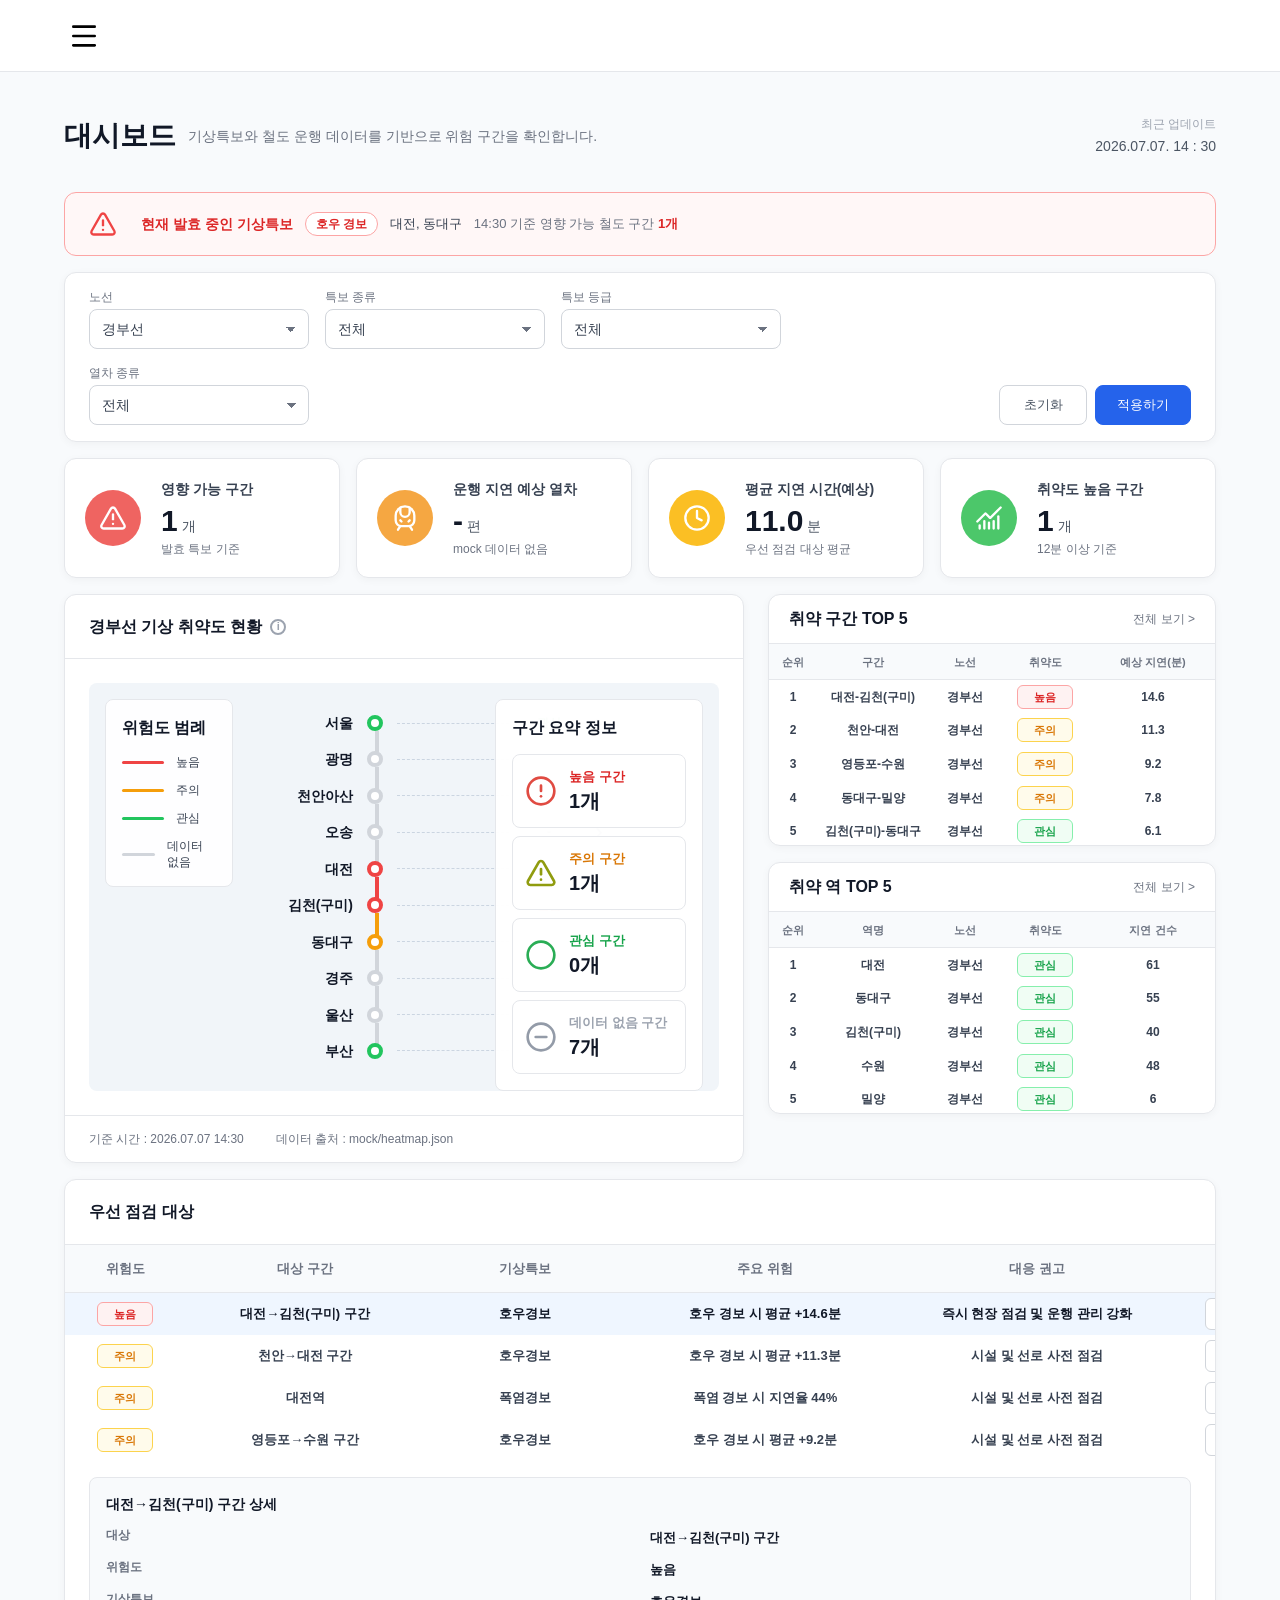
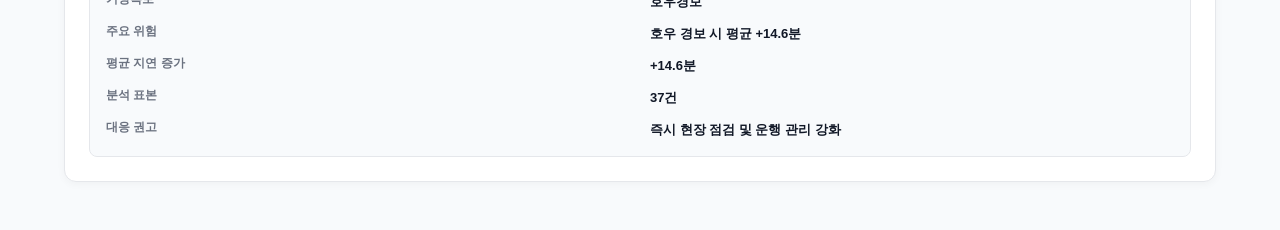
==== frontend/dashboard.html @ 145d794a "chore: 구간 상세 과거 사례 탭 제거" ====
<!DOCTYPE html>
<html lang="ko">
<head>
  <meta charset="UTF-8">
  <meta name="viewport" content="width=device-width, initial-scale=1.0">
  <title>대시보드 | 기상-철도 리스크 의사결정 지원 시스템</title>
  <link rel="stylesheet" href="./style.css">
</head>
<body>
  <header class="site-header">
    <div class="site-header__inner">
      <button class="brand" type="button" aria-label="사이드바 열기" aria-controls="main-sidebar" aria-expanded="false" data-sidebar-toggle>
        <img class="brand__logo" src="./assets/icons/menu.svg" alt="" aria-hidden="true">
      </button>
    </div>
  </header>

  <nav class="sidebar" id="main-sidebar" aria-label="메인 대시보드 내비게이션" data-sidebar hidden>
    <div class="sidebar__panel">
      <a class="sidebar__logo-area" href="./dashboard.html" aria-label="기상-철도 리스크 의사결정 지원 시스템 홈">
        <span class="sidebar__logo-icon" aria-hidden="true"></span>
        <span class="sidebar__logo-text">
          <strong class="sidebar__logo-title">기상-철도 리스크</strong>
          <span class="sidebar__logo-subtitle">의사결정 지원 시스템</span>
        </span>
      </a>

      <ul class="sidebar__navigation-list" aria-label="주요 메뉴">
        <li class="sidebar__navigation-item">
          <a class="sidebar__navigation-link sidebar__navigation-link--active" href="./dashboard.html" aria-current="page">
            <span class="sidebar__navigation-icon sidebar__navigation-icon--home" aria-hidden="true"></span>
            <span>대시보드</span>
          </a>
        </li>
        <li class="sidebar__navigation-item">
          <a class="sidebar__navigation-link" href="./station-detail.html">
            <span class="sidebar__navigation-icon sidebar__navigation-icon--station" aria-hidden="true"></span>
            <span>역 상세</span>
          </a>
        </li>
        <li class="sidebar__navigation-item">
          <a class="sidebar__navigation-link" href="./route-detail.html?segment_id=daejeon-gimcheon_gumi">
            <span class="sidebar__navigation-icon sidebar__navigation-icon--route" aria-hidden="true"></span>
            <span>구간 상세</span>
          </a>
        </li>
      </ul>

      <div class="sidebar__bottom">
        <button class="sidebar__collapse-button" type="button" aria-label="사이드바 닫기" data-sidebar-close>
          <span class="sidebar__collapse-icon" aria-hidden="true"></span>
        </button>
      </div>
    </div>
  </nav>

  <main class="dashboard-main">
    <section class="page-title" aria-labelledby="dashboard-title">
      <div class="page-title__text">
        <h1 class="page-title__heading" id="dashboard-title">대시보드</h1>
        <p class="page-title__description">기상특보와 철도 운행 데이터를 기반으로 위험 구간을 확인합니다.</p>
      </div>

      <div class="page-title__updated" aria-label="최근 업데이트 정보">
        <span class="page-title__updated-label">최근 업데이트</span>
        <time class="page-title__updated-time" datetime="2026-07-08T14:30:00+09:00" data-dashboard-updated-time>2026.07.08. 14 : 30</time>
      </div>
    </section>

    <section class="alert-banner" aria-labelledby="active-alert-title" data-dashboard-alert-banner>
      <div class="alert-banner__icon" aria-hidden="true"><img class="alert-banner__icon-image" src="./assets/icons/triangle-alert.svg" alt=""></div>

      <div class="alert-banner__content">
        <h2 class="alert-banner__title" id="active-alert-title">현재 발효 중인 기상특보</h2>
        <span class="alert-banner__badge" data-dashboard-alert-badge>호우 경보</span>
        <p class="alert-banner__text" data-dashboard-alert-text>
          대전광역시 외 3개 지역
          <span class="alert-banner__muted" data-dashboard-alert-standard-time>14:00 기준 영향 가능 철도 구간</span>
          <strong class="alert-banner__count" data-dashboard-alert-count>7개</strong>
        </p>
      </div>
    </section>

    <section class="filter-panel" aria-labelledby="filter-title">
      <h2 class="sr-only" id="filter-title">대시보드 필터</h2>

      <form class="filter-form" action="#" method="get" data-dashboard-filter-form>
        <div class="filter-form__fields">
          <div class="filter-group">
            <label class="filter-group__label" for="line-select">노선</label>
            <select class="filter-group__select" id="line-select" name="line" data-dashboard-line-select>
              <option value="경부선" selected>경부선</option>
            </select>
          </div>

          <div class="filter-group">
            <label class="filter-group__label" for="alert-type-select">특보 종류</label>
            <select class="filter-group__select" id="alert-type-select" name="alertType" data-dashboard-alert-type-select>
              <option value="" selected>전체</option>
              <option value="호우">호우</option>
              <option value="폭염">폭염</option>
            </select>
          </div>

          <div class="filter-group">
            <label class="filter-group__label" for="alert-level-select">특보 등급</label>
            <select class="filter-group__select" id="alert-level-select" name="alertLevel" data-dashboard-alert-level-select>
              <option value="전체" selected>전체</option>
              <option value="주의보">주의보</option>
              <option value="경보">경보</option>
            </select>
          </div>

          <div class="filter-group">
            <label class="filter-group__label" for="train-type-select">열차 종류</label>
            <select class="filter-group__select" id="train-type-select" name="trainType" data-dashboard-train-type-select>
              <option value="전체" selected>전체</option>
              <option value="KTX">KTX</option>
              <option value="무궁화">무궁화</option>
              <option value="새마을">새마을</option>
            </select>
          </div>
        </div>

        <div class="filter-form__actions">
          <button class="button button--secondary" type="reset">초기화</button>
          <button class="button button--primary" type="submit">적용하기</button>
        </div>
      </form>
    </section>

    <section class="summary-cards" aria-labelledby="summary-cards-title">
      <h2 class="sr-only" id="summary-cards-title">주요 위험 요약</h2>

      <article class="summary-card" aria-label="영향 가능 구간 7개, 전일 대비 2개 증가" data-dashboard-summary-card="affected-segments">
        <div class="summary-card__icon summary-card__icon--segment" aria-hidden="true"><img class="summary-card__icon-image" src="./assets/icons/triangle-alert.svg" alt=""></div>
        <div class="summary-card__content">
          <h3 class="summary-card__title">영향 가능 구간</h3>
          <p class="summary-card__value"><strong data-dashboard-summary-value>7</strong><span data-dashboard-summary-unit>개</span></p>
          <p class="summary-card__comparison" data-dashboard-summary-comparison>전일 대비 <strong>+2 ↑</strong></p>
        </div>
      </article>

      <article class="summary-card" aria-label="운행 지연 예상 열차 23편, 전일 대비 6편 증가" data-dashboard-summary-card="delayed-trains">
        <div class="summary-card__icon summary-card__icon--train" aria-hidden="true"><img class="summary-card__icon-image" src="./assets/icons/train-front.svg" alt=""></div>
        <div class="summary-card__content">
          <h3 class="summary-card__title">운행 지연 예상 열차</h3>
          <p class="summary-card__value"><strong data-dashboard-summary-value>23</strong><span data-dashboard-summary-unit>편</span></p>
          <p class="summary-card__comparison" data-dashboard-summary-comparison>전일 대비 <strong>+6 ↑</strong></p>
        </div>
      </article>

      <article class="summary-card" aria-label="평균 지연 시간 예상 18.4분, 전일 대비 7.2분 증가" data-dashboard-summary-card="average-delay">
        <div class="summary-card__icon summary-card__icon--delay" aria-hidden="true"><img class="summary-card__icon-image" src="./assets/icons/clock-4.svg" alt=""></div>
        <div class="summary-card__content">
          <h3 class="summary-card__title">평균 지연 시간(예상)</h3>
          <p class="summary-card__value"><strong data-dashboard-summary-value>18.4</strong><span data-dashboard-summary-unit>분</span></p>
          <p class="summary-card__comparison" data-dashboard-summary-comparison>전일 대비 <strong>+7.2분 ↑</strong></p>
        </div>
      </article>

      <article class="summary-card" aria-label="취약도 높음 구간 5개, 전일 대비 1개 증가" data-dashboard-summary-card="high-risk-segments">
        <div class="summary-card__icon summary-card__icon--risk" aria-hidden="true"><img class="summary-card__icon-image" src="./assets/icons/chart-no-axes-combined.svg" alt=""></div>
        <div class="summary-card__content">
          <h3 class="summary-card__title">취약도 높음 구간</h3>
          <p class="summary-card__value"><strong data-dashboard-summary-value>5</strong><span data-dashboard-summary-unit>개</span></p>
          <p class="summary-card__comparison" data-dashboard-summary-comparison>전일 대비 <strong>+1 ↑</strong></p>
        </div>
      </article>
    </section>

    <section class="ranking-section" aria-labelledby="ranking-section-title">
      <h2 class="sr-only" id="ranking-section-title">취약 구간 및 취약 역 순위</h2>


      <article class="map-card" aria-labelledby="map-card-title">
        <header class="map-card__header">
          <div class="map-card__title-group">
            <h3 class="map-card__title" id="map-card-title" data-dashboard-heatmap-title>경부선 기상 취약도 현황</h3>
            <span class="map-card__info" aria-label="취약도 지도 안내">i</span>
          </div>
        </header>

        <div class="map-card__body">
          <aside class="map-legend" aria-label="위험도 범례">
            <h4 class="map-legend__title">위험도 범례</h4>
            <ul class="map-legend__list">
              <li><span class="map-legend__line map-legend__line--high"></span>높음</li>
              <li><span class="map-legend__line map-legend__line--warning"></span>주의</li>
              <li><span class="map-legend__line map-legend__line--interest"></span>관심</li>
              <li><span class="map-legend__line map-legend__line--none"></span>데이터 없음</li>
            </ul>
          </aside>

          <div class="route-map" aria-label="경부선 역별 취약도" data-dashboard-route-map>
            <ol class="route-map__list" data-dashboard-route-list>
              <li class="route-map__item route-map__item--interest"><span class="route-map__station">서울</span><span class="route-map__marker"></span><span class="route-map__dash"></span><span class="route-map__status">관심</span><span class="route-map__chevron">›</span></li>
              <li class="route-map__item route-map__item--interest"><span class="route-map__station">광명</span><span class="route-map__marker"></span><span class="route-map__dash"></span><span class="route-map__status">관심</span><span class="route-map__chevron">›</span></li>
              <li class="route-map__item route-map__item--warning"><span class="route-map__station">천안아산</span><span class="route-map__marker"></span><span class="route-map__dash"></span><span class="route-map__status">주의</span><span class="route-map__chevron">›</span></li>
              <li class="route-map__item route-map__item--warning"><span class="route-map__station">오송</span><span class="route-map__marker"></span><span class="route-map__dash"></span><span class="route-map__status">주의</span><span class="route-map__chevron">›</span></li>
              <li class="route-map__item route-map__item--high"><span class="route-map__station">대전</span><span class="route-map__marker"></span><span class="route-map__dash"></span><span class="route-map__status">높음</span><span class="route-map__chevron">›</span></li>
              <li class="route-map__item route-map__item--high"><span class="route-map__station">김천(구미)</span><span class="route-map__marker"></span><span class="route-map__dash"></span><span class="route-map__status">높음</span><span class="route-map__chevron">›</span></li>
              <li class="route-map__item route-map__item--warning"><span class="route-map__station">동대구</span><span class="route-map__marker"></span><span class="route-map__dash"></span><span class="route-map__status">주의</span><span class="route-map__chevron">›</span></li>
              <li class="route-map__item route-map__item--interest"><span class="route-map__station">경주</span><span class="route-map__marker"></span><span class="route-map__dash"></span><span class="route-map__status">관심</span><span class="route-map__chevron">›</span></li>
              <li class="route-map__item route-map__item--interest"><span class="route-map__station">울산</span><span class="route-map__marker"></span><span class="route-map__dash"></span><span class="route-map__status">관심</span><span class="route-map__chevron">›</span></li>
              <li class="route-map__item route-map__item--none"><span class="route-map__station">부산</span><span class="route-map__marker"></span><span class="route-map__dash"></span><span class="route-map__status">-</span><span class="route-map__chevron">›</span></li>
            </ol>
          </div>

          <aside class="map-summary" aria-label="구간 요약 정보">
            <h4 class="map-summary__title">구간 요약 정보</h4>
            <ul class="map-summary__list">
              <li class="map-summary__item map-summary__item--high"><img class="map-summary__icon" src="./assets/icons/circle-alert.svg" alt="" aria-hidden="true"><span>높음 구간 <strong data-dashboard-heatmap-summary="high">2개</strong></span></li>
              <li class="map-summary__item map-summary__item--warning"><img class="map-summary__icon" src="./assets/icons/triangle-alert.svg" alt="" aria-hidden="true"><span>주의 구간 <strong data-dashboard-heatmap-summary="warning">4개</strong></span></li>
              <li class="map-summary__item map-summary__item--interest"><img class="map-summary__icon" src="./assets/icons/circle.svg" alt="" aria-hidden="true"><span>관심 구간 <strong data-dashboard-heatmap-summary="interest">4개</strong></span></li>
              <li class="map-summary__item map-summary__item--none"><img class="map-summary__icon" src="./assets/icons/circle-minus.svg" alt="" aria-hidden="true"><span>데이터 없음 구간 <strong data-dashboard-heatmap-summary="none">0개</strong></span></li>
            </ul>
          </aside>
        </div>

        <footer class="map-card__footer">
          <span data-dashboard-heatmap-reference-time>기준 시간 : 2026.07.07 14:30</span>
          <span data-dashboard-heatmap-source>데이터 업데이트 : 5분 전</span>
        </footer>
      </article>
      <div class="ranking-area">
        <article class="ranking-card" aria-labelledby="segment-ranking-title">
          <header class="ranking-card__header">
            <h3 class="ranking-card__title" id="segment-ranking-title">취약 구간 TOP 5</h3>
            <a class="ranking-card__more" href="./route-detail.html?segment_id=daejeon-gimcheon_gumi" aria-label="취약 구간 전체 보기">전체 보기 &gt;</a>
          </header>

          <div class="ranking-card__table-wrap">
            <table class="ranking-table">
              <caption class="sr-only">취약 구간 상위 5개 목록</caption>
              <thead>
                <tr>
                  <th scope="col">순위</th>
                  <th scope="col">구간</th>
                  <th scope="col">노선</th>
                  <th scope="col">취약도</th>
                  <th scope="col">예상 지연(분)</th>
                </tr>
              </thead>
              <tbody data-dashboard-segment-ranking-body>
                <tr>
                  <td>1</td>
                  <td class="ranking-table__target">대전-김천(구미)</td>
                  <td>경부선</td>
                  <td><span class="risk-badge risk-badge--high">높음</span></td>
                  <td class="ranking-table__number">28.7</td>
                </tr>
                <tr>
                  <td>2</td>
                  <td class="ranking-table__target">대전-김천(구미)</td>
                  <td>경부선</td>
                  <td><span class="risk-badge risk-badge--warning">주의</span></td>
                  <td class="ranking-table__number">28.7</td>
                </tr>
                <tr>
                  <td>3</td>
                  <td class="ranking-table__target">대전-김천(구미)</td>
                  <td>경부선</td>
                  <td><span class="risk-badge risk-badge--interest">관심</span></td>
                  <td class="ranking-table__number">28.7</td>
                </tr>
                <tr>
                  <td>4</td>
                  <td class="ranking-table__target">대전-김천(구미)</td>
                  <td>경부선</td>
                  <td><span class="risk-badge risk-badge--high">높음</span></td>
                  <td class="ranking-table__number">28.7</td>
                </tr>
                <tr>
                  <td>5</td>
                  <td class="ranking-table__target">대전-김천(구미)</td>
                  <td>경부선</td>
                  <td><span class="risk-badge risk-badge--high">높음</span></td>
                  <td class="ranking-table__number">28.7</td>
                </tr>
              </tbody>
            </table>
          </div>
        </article>

        <article class="ranking-card" aria-labelledby="station-ranking-title">
          <header class="ranking-card__header">
            <h3 class="ranking-card__title" id="station-ranking-title">취약 역 TOP 5</h3>
            <a class="ranking-card__more" href="./station-detail.html" aria-label="취약 역 전체 보기">전체 보기 &gt;</a>
          </header>

          <div class="ranking-card__table-wrap">
            <table class="ranking-table ranking-table--station">
              <caption class="sr-only">취약 역 상위 5개 목록</caption>
              <thead>
                <tr>
                  <th scope="col">순위</th>
                  <th scope="col">역명</th>
                  <th scope="col">노선</th>
                  <th scope="col">취약도</th>
                  <th scope="col">지연 건수</th>
                </tr>
              </thead>
              <tbody data-dashboard-station-ranking-body>
                <tr>
                  <td>1</td>
                  <td class="ranking-table__target">대전</td>
                  <td>경부선</td>
                  <td><span class="risk-badge risk-badge--high">높음</span></td>
                  <td class="ranking-table__number">12</td>
                </tr>
                <tr>
                  <td>2</td>
                  <td class="ranking-table__target">김천(구미)</td>
                  <td>경부선</td>
                  <td><span class="risk-badge risk-badge--warning">주의</span></td>
                  <td class="ranking-table__number">34</td>
                </tr>
                <tr>
                  <td>3</td>
                  <td class="ranking-table__target">동대구</td>
                  <td>경부선</td>
                  <td><span class="risk-badge risk-badge--interest">관심</span></td>
                  <td class="ranking-table__number">48</td>
                </tr>
                <tr>
                  <td>4</td>
                  <td class="ranking-table__target">서울</td>
                  <td>경부선</td>
                  <td><span class="risk-badge risk-badge--high">높음</span></td>
                  <td class="ranking-table__number">86</td>
                </tr>
                <tr>
                  <td>5</td>
                  <td class="ranking-table__target">부산</td>
                  <td>경부선</td>
                  <td><span class="risk-badge risk-badge--high">높음</span></td>
                  <td class="ranking-table__number">62</td>
                </tr>
              </tbody>
            </table>
          </div>
        </article>
      </div>
    </section>

    <section class="inspection-card" aria-labelledby="inspection-title">
      <header class="inspection-card__header">
        <h2 class="inspection-card__title" id="inspection-title">우선 점검 대상</h2>
      </header>

      <div class="inspection-card__table-wrap">
        <table class="inspection-table">
          <caption class="sr-only">기상특보에 따른 우선 점검 대상 목록</caption>
          <thead>
            <tr>
              <th scope="col">위험도</th>
              <th scope="col">대상 구간</th>
              <th scope="col">기상특보</th>
              <th scope="col">주요 위험</th>
              <th scope="col">대응 권고</th>
              <th scope="col">상세</th>
            </tr>
          </thead>
          <tbody data-dashboard-inspection-body>
            <tr>
              <td><span class="risk-badge risk-badge--interest">관심</span></td>
              <td class="inspection-table__target">대전→김천(구미)</td>
              <td>호우경보</td>
              <td>평균 지연 +18.4분</td>
              <td>시설 및 선로 사전 점검</td>
              <td><button class="inspection-table__button" type="button">상세보기</button></td>
            </tr>
            <tr>
              <td><span class="risk-badge risk-badge--high">높음</span></td>
              <td class="inspection-table__target">대전→김천(구미)</td>
              <td>호우경보</td>
              <td>평균 지연 +18.4분</td>
              <td>시설 및 선로 사전 점검</td>
              <td><button class="inspection-table__button" type="button">상세보기</button></td>
            </tr>
            <tr>
              <td><span class="risk-badge risk-badge--warning">주의</span></td>
              <td class="inspection-table__target">대전→김천(구미)</td>
              <td>호우경보</td>
              <td>평균 지연 +18.4분</td>
              <td>시설 및 선로 사전 점검</td>
              <td><button class="inspection-table__button" type="button">상세보기</button></td>
            </tr>
            <tr>
              <td><span class="risk-badge risk-badge--high">높음</span></td>
              <td class="inspection-table__target">대전→김천(구미)</td>
              <td>호우경보</td>
              <td>평균 지연 +18.4분</td>
              <td>시설 및 선로 사전 점검</td>
              <td><button class="inspection-table__button" type="button">상세보기</button></td>
            </tr>
            <tr>
              <td><span class="risk-badge risk-badge--high">높음</span></td>
              <td class="inspection-table__target">대전→김천(구미)</td>
              <td>호우경보</td>
              <td>평균 지연 +18.4분</td>
              <td>시설 및 선로 사전 점검</td>
              <td><button class="inspection-table__button" type="button">상세보기</button></td>
            </tr>
          </tbody>
        </table>
      </div>

      <aside class="inspection-detail-panel" aria-live="polite" data-dashboard-inspection-detail>
        <h3 class="inspection-detail-panel__title">점검 상세</h3>
        <p class="inspection-detail-panel__description">상세보기를 선택하면 점검 대상의 위험 사유와 권고 조치가 표시됩니다.</p>
      </aside>
    </section>
  </main>
  <script src="./dashboard.js" defer></script>
  <script src="./sidebar.js" defer></script>
</body>
</html>
---- frontend/style.css ----
:root {
  --color-page: #F8FAFC;
  --color-surface: #FFFFFF;
  --color-main-text: #111827;
  --color-secondary-text: #374151;
  --color-description-text: #6B7280;
  --color-caption: #9CA3AF;
  --color-border: #E5E7EB;
  --color-input-border: #D1D5DB;
  --color-primary-blue: #2563EB;
  --color-danger-red: #EF4444;
  --color-danger-dark: #DC2626;
  --color-alert-bg: #FFF7F7;
  --color-alert-icon-bg: #FEE2E2;
  --color-alert-border: #FCA5A5;
  --shadow-card: 0 2px 8px rgba(0, 0, 0, 0.04);
  --font-main: Pretendard, -apple-system, BlinkMacSystemFont, "Segoe UI", sans-serif;
  --content-width: 1312px;
  --page-margin: 64px;
  --radius-card: 12px;
  --radius-control: 8px;
  --section-gap: 24px;
  --sidebar-width: 200px;
  --sidebar-menu-width: 176px;
  --sidebar-background: #001B3F;
  --sidebar-active: #2563EB;
  --sidebar-text: #E5E7EB;
  --sidebar-muted-text: #CBD5E1;
  --sidebar-divider: rgba(255, 255, 255, 0.12);
  --sidebar-hover: rgba(255, 255, 255, 0.08);
}

* {
  box-sizing: border-box;
}

html {
  min-width: 320px;
}

body {
  margin: 0;
  background: var(--color-page);
  color: var(--color-main-text);
  font-family: var(--font-main);
  -webkit-font-smoothing: antialiased;
  text-rendering: optimizeLegibility;
}

button,
select {
  font: inherit;
}

.sr-only {
  position: absolute;
  width: 1px;
  height: 1px;
  padding: 0;
  margin: -1px;
  overflow: hidden;
  clip: rect(0, 0, 0, 0);
  white-space: nowrap;
  border: 0;
}

.site-header {
  height: 72px;
  background: var(--color-surface);
  border-bottom: 1px solid var(--color-border);
}

.site-header__inner {
  display: flex;
  align-items: center;
  width: min(var(--content-width), calc(100% - (var(--page-margin) * 2)));
  height: 72px;
  margin: 0 auto;
}

.brand {
  display: inline-flex;
  align-items: center;
  justify-content: center;
  width: 40px;
  height: 40px;
  padding: 0;
  background: transparent;
  border: 0;
  border-radius: var(--radius-control);
  cursor: pointer;
}

.brand__logo {
  flex: 0 0 auto;
  width: 32px;
  height: 32px;
  display: block;
}

.brand:focus-visible {
  outline: 3px solid rgba(37, 99, 235, 0.24);
  outline-offset: 2px;
}

.sidebar {
  position: fixed;
  top: 0;
  left: 0;
  z-index: 1000;
  width: var(--sidebar-width);
  height: 100vh;
  pointer-events: none;
}

.sidebar__panel {
  display: flex;
  flex-direction: column;
  width: var(--sidebar-width);
  height: 100vh;
  padding: 24px 12px 16px;
  background: var(--sidebar-background);
  border-radius: 0 8px 8px 0;
  box-shadow: 16px 0 40px rgba(0, 0, 0, 0.18);
  transform: translateX(-100%);
  transition: transform 180ms ease;
  pointer-events: auto;
}

.sidebar--open .sidebar__panel {
  transform: translateX(0);
}

.sidebar__logo-area {
  display: flex;
  align-items: center;
  width: var(--sidebar-menu-width);
  height: 48px;
  gap: 10px;
  padding: 0 12px;
  margin: 0 auto 40px;
  border: 1px solid rgba(255, 255, 255, 0.08);
  border-radius: var(--radius-control);
  color: var(--color-surface);
  text-decoration: none;
}

.sidebar__logo-icon {
  display: block;
  flex: 0 0 auto;
  width: 32px;
  height: 32px;
  background: var(--color-surface);
  mask: url("./assets/icons/cloud-sun-rain.svg") center / contain no-repeat;
  -webkit-mask: url("./assets/icons/cloud-sun-rain.svg") center / contain no-repeat;
}

.sidebar__logo-text {
  display: flex;
  flex-direction: column;
  min-width: 0;
}

.sidebar__logo-title {
  color: var(--color-surface);
  font-size: 16px;
  font-weight: 700;
  line-height: 20px;
  white-space: nowrap;
}

.sidebar__logo-subtitle {
  color: var(--sidebar-muted-text);
  font-size: 11px;
  font-weight: 400;
  line-height: 16px;
  white-space: nowrap;
}

.sidebar__navigation-list {
  display: flex;
  flex-direction: column;
  width: var(--sidebar-menu-width);
  gap: 8px;
  padding: 0;
  margin: 0 auto;
  list-style: none;
}

.sidebar__navigation-link {
  display: flex;
  align-items: center;
  width: var(--sidebar-menu-width);
  color: var(--sidebar-text);
  text-decoration: none;
}

.sidebar__navigation-link {
  height: 44px;
  gap: 12px;
  padding: 0 14px;
  border-radius: var(--radius-control);
  font-size: 14px;
  font-weight: 500;
  line-height: 20px;
}

.sidebar__navigation-link:hover,
.sidebar__navigation-link:focus-visible {
  background: var(--sidebar-hover);
}

.sidebar__navigation-link:focus-visible,
.sidebar__collapse-button:focus-visible {
  outline: 3px solid rgba(37, 99, 235, 0.36);
  outline-offset: 2px;
}

.sidebar__navigation-link--active {
  background: var(--sidebar-active);
  color: var(--color-surface);
  font-weight: 600;
}

.sidebar__navigation-icon {
  display: block;
  flex: 0 0 auto;
  width: 18px;
  height: 18px;
  background: var(--sidebar-text);
  mask-position: center;
  mask-repeat: no-repeat;
  mask-size: contain;
  -webkit-mask-position: center;
  -webkit-mask-repeat: no-repeat;
  -webkit-mask-size: contain;
}

.sidebar__navigation-link--active .sidebar__navigation-icon {
  background: var(--color-surface);
}

.sidebar__navigation-icon--home {
  mask-image: url("./assets/icons/house.svg");
  -webkit-mask-image: url("./assets/icons/house.svg");
}

.sidebar__navigation-icon--station {
  mask-image: url("./assets/icons/train-front.svg");
  -webkit-mask-image: url("./assets/icons/train-front.svg");
}

.sidebar__navigation-icon--route {
  mask-image: url("./assets/icons/route.svg");
  -webkit-mask-image: url("./assets/icons/route.svg");
}

.sidebar__bottom {
  width: var(--sidebar-menu-width);
  margin: auto auto 0;
  padding-top: 16px;
  border-top: 1px solid var(--sidebar-divider);
}

.sidebar__collapse-button {
  display: flex;
  align-items: center;
  justify-content: center;
  width: 48px;
  height: 40px;
  padding: 0;
  margin: 16px 0 0 auto;
  background: transparent;
  border: 0;
  border-radius: var(--radius-control);
  cursor: pointer;
}

.sidebar__collapse-button:hover {
  background: var(--sidebar-hover);
}

.sidebar__collapse-icon {
  display: block;
  width: 16px;
  height: 16px;
  background: var(--sidebar-muted-text);
  mask: url("./assets/icons/chevrons-left.svg") center / contain no-repeat;
  -webkit-mask: url("./assets/icons/chevrons-left.svg") center / contain no-repeat;
}

.dashboard-main {
  display: flex;
  flex-direction: column;
  gap: 16px;
  width: min(var(--content-width), calc(100% - (var(--page-margin) * 2)));
  margin: 0 auto;
  padding: 24px 0 48px;
}

.page-title {
  display: flex;
  align-items: center;
  justify-content: space-between;
  min-height: 80px;
  gap: var(--section-gap);
}

.page-title__text {
  display: flex;
  align-items: center;
  flex-wrap: wrap;
  gap: 8px 12px;
}

.page-title__heading {
  margin: 0;
  color: var(--color-main-text);
  font-size: 28px;
  font-weight: 700;
  line-height: 36px;
}

.page-title__description {
  margin: 0;
  color: var(--color-description-text);
  font-size: 14px;
  font-weight: 400;
  line-height: 20px;
}

.page-title__updated {
  display: flex;
  flex: 0 0 auto;
  flex-direction: column;
  align-items: flex-end;
  gap: 4px;
}

.page-title__updated-label {
  color: var(--color-caption);
  font-size: 12px;
  font-weight: 400;
  line-height: 16px;
}

.page-title__updated-time {
  color: #4B5563;
  font-size: 14px;
  font-weight: 500;
  line-height: 20px;
}

.alert-banner {
  display: flex;
  align-items: center;
  min-height: 64px;
  gap: 24px;
  padding: 16px 24px;
  background: var(--color-alert-bg);
  border: 1px solid var(--color-alert-border);
  border-radius: var(--radius-card);
}

.alert-banner__icon {
  display: inline-flex;
  align-items: center;
  justify-content: center;
  flex: 0 0 auto;
  width: 28px;
  height: 28px;
  color: var(--color-danger-red);
}

.alert-banner__icon-image {
  display: block;
  width: 28px;
  height: 28px;
}

.alert-banner__content {
  display: flex;
  align-items: center;
  flex-wrap: wrap;
  gap: 8px 12px;
  min-width: 0;
}

.alert-banner__headline {
  display: flex;
  align-items: center;
  gap: 12px;
  flex-wrap: wrap;
}

.alert-banner__title {
  margin: 0;
  color: var(--color-danger-dark);
  font-size: 14px;
  font-weight: 700;
  line-height: 20px;
}

.alert-banner__badge {
  display: inline-flex;
  align-items: center;
  justify-content: center;
  height: 24px;
  padding: 0 10px;
  background: var(--color-surface);
  border: 1px solid var(--color-alert-border);
  border-radius: 12px;
  color: var(--color-danger-dark);
  font-size: 12px;
  font-weight: 600;
  line-height: 16px;
}

.alert-banner__text {
  margin: 0;
  color: var(--color-secondary-text);
  font-size: 13px;
  font-weight: 500;
  line-height: 20px;
}

.alert-banner__muted {
  margin-left: 8px;
  color: var(--color-description-text);
  font-size: 13px;
  font-weight: 400;
  line-height: 20px;
}

.alert-banner__count {
  color: var(--color-danger-dark);
  font-size: 13px;
  font-weight: 600;
  line-height: 20px;
}

.filter-panel {
  min-height: 88px;
  padding: 16px 24px;
  background: var(--color-surface);
  border: 1px solid var(--color-border);
  border-radius: var(--radius-card);
  box-shadow: var(--shadow-card);
}

.filter-form {
  display: flex;
  align-items: flex-end;
  justify-content: space-between;
  gap: 16px;
}

.filter-form__fields {
  display: flex;
  align-items: flex-end;
  flex-wrap: wrap;
  gap: 16px;
}

.filter-group {
  display: flex;
  flex-direction: column;
  gap: 4px;
  width: 220px;
  min-height: 56px;
}

.filter-group__label {
  color: var(--color-description-text);
  font-size: 12px;
  font-weight: 500;
  line-height: 16px;
}

.filter-group__select {
  width: 220px;
  height: 40px;
  padding: 0 36px 0 12px;
  background-color: var(--color-surface);
  border: 1px solid var(--color-input-border);
  border-radius: var(--radius-control);
  color: var(--color-secondary-text);
  font-size: 14px;
  font-weight: 400;
  line-height: 20px;
  appearance: none;
  background-image:
    linear-gradient(45deg, transparent 50%, #6B7280 50%),
    linear-gradient(135deg, #6B7280 50%, transparent 50%);
  background-position:
    calc(100% - 17px) 17px,
    calc(100% - 12px) 17px;
  background-size: 5px 5px, 5px 5px;
  background-repeat: no-repeat;
}

.filter-group__select:focus-visible,
.button:focus-visible {
  outline: 3px solid rgba(37, 99, 235, 0.24);
  outline-offset: 2px;
}

.filter-form__actions {
  display: flex;
  align-items: center;
  flex: 0 0 auto;
  gap: 8px;
}

.button {
  display: inline-flex;
  align-items: center;
  justify-content: center;
  height: 40px;
  border-radius: var(--radius-control);
  cursor: pointer;
  font-size: 13px;
  font-weight: 500;
  line-height: 20px;
}

.button--secondary {
  width: 88px;
  background: var(--color-surface);
  border: 1px solid var(--color-input-border);
  color: #4B5563;
}

.button--primary {
  width: 96px;
  background: var(--color-primary-blue);
  border: 1px solid var(--color-primary-blue);
  color: var(--color-surface);
}


.summary-cards {
  display: flex;
  width: 100%;
  min-height: 120px;
  gap: 16px;
}

.summary-card {
  display: flex;
  align-items: center;
  flex: 1 1 0;
  min-width: 0;
  height: 120px;
  gap: 20px;
  padding: 20px;
  background: var(--color-surface);
  border: 1px solid var(--color-border);
  border-radius: var(--radius-card);
  box-shadow: var(--shadow-card);
}

.summary-card__icon {
  display: inline-flex;
  align-items: center;
  justify-content: center;
  flex: 0 0 auto;
  width: 56px;
  height: 56px;
  border-radius: 50%;
}


.summary-card__icon--segment {
  background: #EF6461;
}

.summary-card__icon--train {
  background: #F5A742;
}

.summary-card__icon--delay {
  background: #FBBF24;
}

.summary-card__icon--risk {
  background: #4CC76A;
}
.summary-card__icon-image {
  display: block;
  width: 28px;
  height: 28px;
  filter: brightness(0) invert(1);
}

.summary-card__content {
  display: flex;
  flex-direction: column;
  min-width: 0;
}

.summary-card__title {
  margin: 0;
  color: var(--color-secondary-text);
  font-size: 14px;
  font-weight: 600;
  line-height: 20px;
  white-space: nowrap;
}

.summary-card__value {
  display: flex;
  align-items: baseline;
  gap: 4px;
  margin: 4px 0 2px;
  color: var(--color-main-text);
}

.summary-card__value strong {
  font-size: 30px;
  font-weight: 700;
  line-height: 36px;
}

.summary-card__value span {
  color: #4B5563;
  font-size: 14px;
  font-weight: 500;
  line-height: 20px;
}

.summary-card__comparison {
  margin: 0;
  color: var(--color-description-text);
  font-size: 12px;
  font-weight: 400;
  line-height: 16px;
}

.summary-card__comparison strong {
  margin-left: 4px;
  color: var(--color-danger-red);
  font-weight: 600;
}


.map-card { overflow: hidden; width: 840px; min-height: 520px; background: var(--color-surface); border: 1px solid var(--color-border); border-radius: var(--radius-card); box-shadow: var(--shadow-card); }
.map-card__header { display: flex; align-items: center; justify-content: space-between; height: 64px; padding: 0 24px; border-bottom: 1px solid var(--color-border); }
.map-card__title-group { display: flex; align-items: center; gap: 8px; }
.map-card__title { margin: 0; color: var(--color-main-text); font-size: 16px; font-weight: 700; line-height: 24px; }
.map-card__info { display: inline-flex; align-items: center; justify-content: center; width: 16px; height: 16px; border: 2px solid var(--color-caption); border-radius: 50%; color: var(--color-caption); font-size: 11px; font-weight: 700; line-height: 1; }
.map-card__body { position: relative; display: flex; align-items: stretch; height: 408px; margin: 24px; background: #F1F5F9; border-radius: var(--radius-control); }
.map-legend { position: absolute; left: 16px; top: 16px; width: 128px; min-height: 112px; padding: 16px; background: rgba(255, 255, 255, 0.95); border: 1px solid var(--color-border); border-radius: var(--radius-control); }
.map-legend__title, .map-summary__title { margin: 0 0 14px; color: var(--color-main-text); font-size: 16px; font-weight: 700; line-height: 24px; }
.map-legend__list, .map-summary__list, .route-map__list { padding: 0; margin: 0; list-style: none; }
.map-legend__list { display: flex; flex-direction: column; gap: 12px; }
.map-legend__list li { display: flex; align-items: center; gap: 12px; color: var(--color-secondary-text); font-size: 12px; font-weight: 500; line-height: 16px; }
.map-legend__line { display: inline-block; width: 42px; height: 3px; border-radius: 999px; }
.map-legend__line--high { background: #EF4444; } .map-legend__line--warning { background: #F59E0B; } .map-legend__line--interest { background: #22C55E; } .map-legend__line--none { background: #D1D5DB; }
.route-map { display: flex; justify-content: center; width: 440px; margin: 24px 236px 24px 168px; }
.route-map__list { position: relative; display: flex; flex-direction: column; justify-content: space-between; width: 360px; }
.route-map__item { position: relative; display: flex; align-items: center; min-height: 32px; color: var(--color-main-text); font-size: 14px; font-weight: 700; line-height: 20px; }
.route-map__station { width: 96px; text-align: right; }
.route-map__marker { position: relative; z-index: 1; width: 16px; height: 16px; margin-left: 14px; background: var(--color-surface); border: 4px solid #3B82F6; border-radius: 50%; }
.route-map__segment { position: absolute; z-index: 0; top: calc(50% + 8px); bottom: calc(-50% - 8px); left: 118px; width: 4px; background: #D1D5DB; }
.route-map__item:last-child .route-map__segment { display: none; }
.route-map__segment--high { background: #EF4444; }
.route-map__segment--warning { background: #F59E0B; }
.route-map__segment--interest { background: #22C55E; }
.route-map__segment--none { background: #D1D5DB; }
.route-map__dash { width: 112px; height: 1px; margin-left: 14px; border-top: 1px dashed #CBD5E1; }
.route-map__status { display: inline-flex; align-items: center; justify-content: center; width: 56px; height: 28px; margin-left: 12px; border-radius: 6px; font-size: 12px; font-weight: 700; line-height: 16px; }
.route-map__chevron { display: inline-flex; align-items: center; justify-content: center; width: 28px; height: 28px; margin-left: 8px; color: var(--color-description-text); border-radius: 999px; font-size: 22px; font-weight: 400; line-height: 1; text-decoration: none; }
.route-map__chevron:hover { color: var(--color-primary-blue); background: rgba(37, 99, 235, 0.08); }
.route-map__chevron:focus-visible { outline: 3px solid rgba(37, 99, 235, 0.24); outline-offset: 2px; }
.route-map__item--high .route-map__marker { border-color: #EF4444; } .route-map__item--warning .route-map__marker { border-color: #F59E0B; } .route-map__item--interest .route-map__marker { border-color: #22C55E; } .route-map__item--none .route-map__marker { border-color: #D1D5DB; }
.route-map__item--high .route-map__status { background: #FEF2F2; color: #DC2626; } .route-map__item--warning .route-map__status { background: #FFFBEB; color: #D97706; } .route-map__item--interest .route-map__status { background: #F0FDF4; color: #16A34A; } .route-map__item--none .route-map__status { background: #F8FAFC; color: var(--color-caption); }
.map-summary { position: absolute; top: 16px; right: 16px; width: 208px; padding: 16px; background: rgba(255, 255, 255, 0.98); border: 1px solid var(--color-border); border-radius: var(--radius-control); }
.map-summary__list { display: flex; flex-direction: column; gap: 8px; }
.map-summary__item { display: flex; align-items: center; gap: 12px; min-height: 56px; padding: 12px; background: var(--color-surface); border: 1px solid var(--color-border); border-radius: var(--radius-control); color: var(--color-description-text); font-size: 13px; font-weight: 600; line-height: 20px; }
.map-summary__item strong { display: block; color: var(--color-main-text); font-size: 20px; font-weight: 700; line-height: 28px; }
.map-summary__icon { display: block; flex: 0 0 auto; width: 32px; height: 32px; }
.map-summary__item--high { color: #DC2626; } .map-summary__item--warning { color: #D97706; } .map-summary__item--interest { color: #16A34A; } .map-summary__item--none { color: #9CA3AF; }
.map-summary__item--high .map-summary__icon { filter: invert(37%) sepia(70%) saturate(1519%) hue-rotate(334deg) brightness(91%) contrast(92%); } .map-summary__item--warning .map-summary__icon { filter: invert(61%) sepia(63%) saturate(1533%) hue-rotate(356deg) brightness(91%) contrast(88%); } .map-summary__item--interest .map-summary__icon { filter: invert(53%) sepia(61%) saturate(546%) hue-rotate(87deg) brightness(92%) contrast(86%); } .map-summary__item--none .map-summary__icon { filter: invert(69%) sepia(8%) saturate(445%) hue-rotate(179deg) brightness(88%) contrast(89%); }
.map-card__footer { display: flex; align-items: center; gap: 32px; height: 47px; padding: 0 24px; border-top: 1px solid var(--color-border); color: var(--color-description-text); font-size: 12px; font-weight: 500; line-height: 16px; }
.ranking-section {
  display: flex;
  align-items: flex-start;
  justify-content: space-between;
  gap: 24px;
  width: 100%;
}

.ranking-area {
  display: flex;
  flex-direction: column;
  width: 448px;
  min-height: 520px;
  gap: 16px;
}

.ranking-card {
  overflow: hidden;
  width: 448px;
  height: 252px;
  background: var(--color-surface);
  border: 1px solid var(--color-border);
  border-radius: var(--radius-card);
  box-shadow: var(--shadow-card);
}

.ranking-card__header {
  display: flex;
  align-items: center;
  justify-content: space-between;
  height: 48px;
  padding: 0 20px;
}

.ranking-card__title {
  margin: 0;
  color: var(--color-main-text);
  font-size: 16px;
  font-weight: 700;
  line-height: 24px;
}

.ranking-card__more {
  color: var(--color-description-text);
  font-size: 12px;
  font-weight: 500;
  line-height: 16px;
  text-decoration: none;
}

.ranking-card__more:focus-visible {
  outline: 3px solid rgba(37, 99, 235, 0.24);
  outline-offset: 2px;
}

.ranking-card__table-wrap {
  width: 100%;
  overflow-x: auto;
}

.ranking-table {
  width: 100%;
  min-width: 448px;
  border-collapse: collapse;
  table-layout: fixed;
}

.ranking-table thead {
  height: 36px;
  background: var(--color-page);
  border-top: 1px solid var(--color-border);
  border-bottom: 1px solid var(--color-border);
}

.ranking-table th {
  height: 36px;
  padding: 0;
  color: var(--color-description-text);
  font-size: 11px;
  font-weight: 600;
  line-height: 16px;
  text-align: center;
}

.ranking-table td {
  height: 33.6px;
  padding: 0;
  color: var(--color-secondary-text);
  font-size: 12px;
  font-weight: 600;
  line-height: 16px;
  text-align: center;
  vertical-align: middle;
}

.ranking-table th:nth-child(1),
.ranking-table td:nth-child(1) {
  width: 48px;
}

.ranking-table th:nth-child(2),
.ranking-table td:nth-child(2) {
  width: 112px;
}

.ranking-table th:nth-child(3),
.ranking-table td:nth-child(3) {
  width: 72px;
}

.ranking-table th:nth-child(4),
.ranking-table td:nth-child(4) {
  width: 88px;
}

.ranking-table th:nth-child(5),
.ranking-table td:nth-child(5) {
  width: 128px;
}

.ranking-table__target,
.ranking-table__number {
  color: var(--color-main-text);
  font-weight: 700;
}

.ranking-table__link {
  display: inline-flex;
  align-items: center;
  justify-content: center;
  max-width: 100%;
  color: inherit;
  border-radius: 4px;
  text-decoration: none;
}

.ranking-table__link:hover {
  color: var(--color-primary-blue);
  text-decoration: underline;
  text-underline-offset: 3px;
}

.ranking-table__link:focus-visible {
  outline: 3px solid rgba(37, 99, 235, 0.24);
  outline-offset: 2px;
}

.risk-badge {
  display: inline-flex;
  align-items: center;
  justify-content: center;
  width: 56px;
  height: 24px;
  border-radius: 6px;
  font-size: 11px;
  font-weight: 600;
  line-height: 16px;
}

.risk-badge--high {
  background: #FEF2F2;
  border: 1px solid #FCA5A5;
  color: #DC2626;
}

.risk-badge--warning {
  background: #FFFBEB;
  border: 1px solid #FCD34D;
  color: #D97706;
}

.risk-badge--interest {
  background: #F0FDF4;
  border: 1px solid #86EFAC;
  color: #16A34A;
}

.inspection-card {
  overflow: hidden;
  width: 100%;
  min-height: 420px;
  background: var(--color-surface);
  border: 1px solid var(--color-border);
  border-radius: var(--radius-card);
  box-shadow: var(--shadow-card);
}

.inspection-card__header {
  display: flex;
  align-items: center;
  justify-content: space-between;
  height: 64px;
  padding: 0 24px;
}

.inspection-card__title {
  margin: 0;
  color: var(--color-main-text);
  font-size: 16px;
  font-weight: 700;
  line-height: 24px;
}

.inspection-card__table-wrap {
  width: 100%;
  overflow-x: auto;
}

.inspection-table {
  width: 100%;
  min-width: 1040px;
  border-collapse: collapse;
  table-layout: fixed;
}

.inspection-table thead {
  height: 48px;
  background: var(--color-page);
  border-top: 1px solid var(--color-border);
  border-bottom: 1px solid var(--color-border);
}

.inspection-table th {
  height: 48px;
  padding: 0 24px;
  color: var(--color-description-text);
  font-size: 13px;
  font-weight: 600;
  line-height: 20px;
  text-align: center;
}

.inspection-table td {
  height: 42px;
  padding: 0 24px;
  color: var(--color-secondary-text);
  font-size: 13px;
  font-weight: 600;
  line-height: 20px;
  text-align: center;
  vertical-align: middle;
}

.inspection-table__row--selected {
  background: #EFF6FF;
}

.inspection-table__row--selected td {
  color: var(--color-main-text);
}

.inspection-table th:nth-child(1),
.inspection-table td:nth-child(1) {
  width: 120px;
}

.inspection-table th:nth-child(2),
.inspection-table td:nth-child(2) {
  width: 240px;
}

.inspection-table th:nth-child(3),
.inspection-table td:nth-child(3) {
  width: 200px;
}

.inspection-table th:nth-child(4),
.inspection-table td:nth-child(4) {
  width: 280px;
}

.inspection-table th:nth-child(5),
.inspection-table td:nth-child(5) {
  width: 264px;
}

.inspection-table th:nth-child(6),
.inspection-table td:nth-child(6) {
  width: 160px;
}

.inspection-table__target {
  color: var(--color-main-text);
  font-weight: 700;
}

.inspection-link {
  color: inherit;
  border-radius: 4px;
  text-decoration: none;
}

.inspection-link:hover {
  color: var(--color-primary-blue);
  text-decoration: underline;
  text-underline-offset: 3px;
}

.inspection-link:focus-visible {
  outline: 3px solid rgba(37, 99, 235, 0.24);
  outline-offset: 2px;
}

.inspection-table__button {
  display: inline-flex;
  align-items: center;
  justify-content: center;
  width: 88px;
  height: 32px;
  background: var(--color-surface);
  border: 1px solid var(--color-input-border);
  border-radius: 6px;
  color: var(--color-secondary-text);
  cursor: pointer;
  font-size: 12px;
  font-weight: 500;
  line-height: 16px;
}

.inspection-table__button:focus-visible {
  outline: 3px solid rgba(37, 99, 235, 0.24);
  outline-offset: 2px;
}

.inspection-detail-panel {
  margin: 16px 24px 24px;
  padding: 16px;
  background: var(--color-page);
  border: 1px solid var(--color-border);
  border-radius: 8px;
}

.inspection-detail-panel__title {
  margin: 0;
  color: var(--color-main-text);
  font-size: 14px;
  font-weight: 700;
  line-height: 20px;
}

.inspection-detail-panel__description {
  margin: 6px 0 0;
  color: var(--color-description-text);
  font-size: 13px;
  font-weight: 500;
  line-height: 20px;
}

.inspection-detail-panel__list {
  display: grid;
  grid-template-columns: repeat(2, minmax(0, 1fr));
  gap: 10px 20px;
  margin: 12px 0 0;
}

.inspection-detail-panel__list dt {
  color: var(--color-description-text);
  font-size: 12px;
  font-weight: 600;
  line-height: 18px;
}

.inspection-detail-panel__list dd {
  margin: 2px 0 0;
  color: var(--color-main-text);
  font-size: 13px;
  font-weight: 700;
  line-height: 20px;
}
@media (max-width: 1024px) {
  :root {
    --page-margin: 32px;
  }

  .summary-cards {
    flex-wrap: wrap;
  }

  .summary-card {
    flex: 1 1 calc(50% - 8px);
  }

  .filter-form {
    align-items: stretch;
    flex-direction: column;
  }

  .filter-form__actions {
    align-items: flex-start;
  justify-content: space-between;
  gap: 24px;
  }
}

@media (max-width: 640px) {
  :root {
    --page-margin: 20px;
  }

  .site-header,
  .site-header__inner {
    height: 64px;
  }

  .brand__logo {
    width: 28px;
    height: 28px;
  }

  .brand {
    width: 36px;
    height: 36px;
  }

  .sidebar,
  .sidebar__panel {
    width: min(var(--sidebar-width), 88vw);
  }

  .dashboard-main {
    padding-top: 20px;
  }

  .page-title {
    align-items: flex-start;
    flex-direction: column;
    min-height: auto;
  }

  .page-title__updated {
    align-items: flex-start;
  }

  .alert-banner {
    align-items: flex-start;
    padding: 20px;
  }

  .alert-banner__icon {
    width: 28px;
    height: 28px;
  }

  .summary-cards {
    flex-direction: column;
  }

  .summary-card {
    width: 100%;
    height: 112px;
  }

  .filter-panel {
    padding: 16px;
  }

  .filter-form__fields,
  .filter-group,
  .filter-group__select {
    width: 100%;
  }

  .filter-form__actions {
    width: 100%;
  }

  .button {
    flex: 1;
  }
}

















/* Responsive map layout fix */
@media (max-width: 1024px) {
  .ranking-section {
    align-items: stretch;
    flex-direction: column;
    justify-content: flex-start;
  }

  .map-card,
  .ranking-area,
  .ranking-card {
    width: 100%;
  }

  .map-card {
    min-height: 0;
  }

  .map-card__header {
    height: auto;
    min-height: 64px;
    gap: 12px;
    padding: 12px 16px;
  }

  .map-card__title-group {
    min-width: 0;
  }

  .map-card__title {
    white-space: normal;
  }

  .map-card__body {
    position: static;
    display: flex;
    flex-direction: column;
    height: auto;
    min-height: 0;
    gap: 16px;
    margin: 16px;
    padding: 16px;
    overflow: hidden;
  }

  .map-legend,
  .map-summary {
    position: static;
    width: 100%;
  }

  .map-legend {
    min-height: 0;
  }

  .map-legend__list {
    flex-flow: row wrap;
  }

  .route-map {
    width: 100%;
    margin: 0;
    overflow-x: auto;
    justify-content: flex-start;
    padding: 4px 0;
  }

  .route-map__list {
    flex: 0 0 auto;
    width: 360px;
    min-height: 420px;
  }

  .map-summary__list {
    display: grid;
    grid-template-columns: repeat(2, minmax(0, 1fr));
  }

  .map-card__footer {
    height: auto;
    min-height: 47px;
    flex-wrap: wrap;
    gap: 8px 32px;
    padding: 12px 16px;
  }
}

@media (max-width: 640px) {
  .map-card__header {
    align-items: flex-start;
    flex-direction: column;
  }

  .map-legend__list,
  .map-summary__list {
    display: flex;
    flex-direction: column;
  }

  .route-map__list {
    width: 340px;
    min-height: 420px;
  }

  .route-map__station {
    width: 88px;
  }

  .route-map__segment {
    left: 110px;
  }

  .route-map__dash {
    width: 88px;
  }
}

/* Station detail page */
.station-global-header {
  height: 64px;
  background: var(--color-surface);
  border-bottom: 1px solid var(--color-border);
}

.station-global-header__inner {
  display: flex;
  align-items: center;
  justify-content: space-between;
  width: min(var(--content-width), calc(100% - (var(--page-margin) * 2)));
  height: 64px;
  margin: 0 auto;
}

.station-global-header__menu-button {
  width: 40px;
  height: 40px;
}

.station-global-header__menu-icon {
  width: 20px;
  height: 20px;
}

.station-detail-main {
  display: flex;
  flex-direction: column;
  gap: 16px;
  width: min(var(--content-width), calc(100% - (var(--page-margin) * 2)));
  margin: 0 auto;
  padding: 24px 0 40px;
}

.station-breadcrumb {
  display: flex;
  align-items: center;
  width: 100%;
  min-height: 24px;
  gap: 8px;
}

.station-breadcrumb__link {
  color: var(--color-description-text);
  font-size: 12px;
  font-weight: 400;
  line-height: 18px;
  text-decoration: none;
}

.station-breadcrumb__separator {
  width: 12px;
  height: 12px;
}

.station-breadcrumb__current {
  color: var(--color-primary-blue);
  font-size: 12px;
  font-weight: 600;
  line-height: 18px;
}

.station-page-title {
  display: flex;
  align-items: center;
  justify-content: space-between;
  min-height: 64px;
  gap: 24px;
}

.station-page-title__text {
  display: flex;
  flex-direction: column;
  gap: 4px;
}

.station-page-title__heading {
  margin: 0;
  color: var(--color-main-text);
  font-size: 28px;
  font-weight: 700;
  line-height: 36px;
}

.station-page-title__description {
  margin: 0;
  color: var(--color-description-text);
  font-size: 14px;
  font-weight: 400;
  line-height: 20px;
}

.station-page-title__back {
  display: inline-flex;
  align-items: center;
  justify-content: center;
  flex: 0 0 auto;
  width: 120px;
  height: 40px;
  gap: 8px;
  color: var(--color-secondary-text);
  background: var(--color-surface);
  border: 1px solid var(--color-input-border);
  border-radius: var(--radius-control);
  font-size: 13px;
  font-weight: 500;
  line-height: 20px;
  text-decoration: none;
}

.station-page-title__back img {
  width: 16px;
  height: 16px;
}

.station-info-card,
.station-metric-card,
.station-chart-card,
.station-detail-card {
  background: var(--color-surface);
  border: 1px solid var(--color-border);
  border-radius: var(--radius-card);
  box-shadow: var(--shadow-card);
}

.station-info-card {
  display: flex;
  align-items: center;
  justify-content: space-between;
  min-height: 104px;
  padding: 16px 20px;
  gap: 24px;
}

.station-info-card__left {
  display: flex;
  align-items: center;
  gap: 16px;
  min-width: 0;
}

.station-info-card__icon {
  display: inline-flex;
  align-items: center;
  justify-content: center;
  flex: 0 0 auto;
  width: 56px;
  height: 56px;
  background: var(--color-primary-blue);
  border-radius: 10px;
}

.station-info-card__icon img {
  width: 28px;
  height: 28px;
  filter: brightness(0) invert(1);
}

.station-info-card__identity {
  display: flex;
  flex-direction: column;
  gap: 6px;
  min-width: 0;
}

.station-info-card__name-row {
  display: flex;
  align-items: center;
  gap: 12px;
}

.station-info-card__name {
  margin: 0;
  color: var(--color-main-text);
  font-size: 24px;
  font-weight: 700;
  line-height: 32px;
}

.station-line-badge {
  display: inline-flex;
  align-items: center;
  justify-content: center;
  min-width: 48px;
  height: 28px;
  padding: 0 10px;
  color: #475569;
  background: #F1F5F9;
  border-radius: 6px;
  font-size: 12px;
  font-weight: 500;
  line-height: 18px;
}

.station-info-card__address {
  margin: 0;
  color: #64748B;
  font-size: 13px;
  font-weight: 400;
  line-height: 20px;
}

.station-info-card__change {
  display: inline-flex;
  align-items: center;
  justify-content: center;
  flex: 0 0 auto;
  width: 80px;
  height: 36px;
  color: var(--color-secondary-text);
  background: var(--color-surface);
  border: 1px solid var(--color-input-border);
  border-radius: 6px;
  cursor: pointer;
  font-size: 12px;
  font-weight: 500;
  line-height: 18px;
}

.station-info-card__selector {
  flex: 0 0 auto;
}

.station-info-card__select {
  width: 132px;
  height: 36px;
  padding: 0 10px;
  color: var(--color-main-text);
  background: var(--color-surface);
  border: 1px solid var(--color-input-border);
  border-radius: 6px;
  cursor: pointer;
  font-size: 12px;
  font-weight: 500;
  line-height: 18px;
}

.station-risk-status {
  display: flex;
  align-items: center;
  flex: 0 0 280px;
  height: 72px;
  gap: 16px;
  padding: 16px 20px;
  background: var(--color-alert-bg);
  border-radius: 10px;
}

.station-risk-status__icon {
  width: 28px;
  height: 28px;
}

.station-risk-status__title {
  margin: 0;
  color: var(--color-danger-red);
  font-size: 14px;
  font-weight: 700;
  line-height: 20px;
}

.station-risk-status__text {
  margin: 4px 0 0;
  color: #64748B;
  font-size: 12px;
  font-weight: 400;
  line-height: 18px;
}

.station-metric-grid,
.station-chart-grid,
.station-detail-grid {
  display: flex;
  gap: 16px;
  width: 100%;
}

.station-metric-card {
  display: flex;
  align-items: center;
  flex: 1 1 0;
  min-height: 120px;
  gap: 16px;
  padding: 20px;
}

.station-metric-card__icon {
  display: inline-flex;
  align-items: center;
  justify-content: center;
  flex: 0 0 auto;
  width: 48px;
  height: 48px;
  border-radius: 50%;
}

.station-metric-card__icon img {
  width: 24px;
  height: 24px;
}

.station-metric-card__icon--delay {
  background: #FFF7ED;
}

.station-metric-card__icon--delay img {
  filter: invert(67%) sepia(67%) saturate(1597%) hue-rotate(358deg) brightness(96%) contrast(99%);
}

.station-metric-card__icon--increase,
.station-metric-card__icon--rate {
  background: #F3E8FF;
}

.station-metric-card__icon--suspend {
  background: #FEF2F2;
}

.station-metric-card__icon--suspend img {
  filter: invert(38%) sepia(84%) saturate(2071%) hue-rotate(334deg) brightness(100%) contrast(88%);
}

.station-metric-card__body {
  min-width: 0;
}

.station-metric-card__title {
  margin: 0;
  color: var(--color-secondary-text);
  font-size: 13px;
  font-weight: 600;
  line-height: 20px;
}

.station-metric-card__value {
  display: flex;
  align-items: baseline;
  gap: 4px;
  margin: 2px 0 0;
}

.station-metric-card__value strong {
  color: var(--color-main-text);
  font-size: 28px;
  font-weight: 700;
  line-height: 36px;
}

.station-metric-card__value span {
  color: #4B5563;
  font-size: 13px;
  font-weight: 500;
}

.station-metric-card__comparison {
  margin: 2px 0 0;
  color: var(--color-description-text);
  font-size: 12px;
  font-weight: 400;
  line-height: 18px;
}

.station-metric-card__comparison strong {
  margin-left: 16px;
  color: var(--color-danger-red);
  font-weight: 600;
}

.station-chart-card,
.station-detail-card {
  flex: 1 1 0;
  min-width: 0;
  min-height: 320px;
  padding: 20px;
}

.station-chart-card__header,
.station-detail-card__header {
  display: flex;
  align-items: center;
  justify-content: space-between;
  min-height: 32px;
  gap: 12px;
}

.station-chart-card__title,
.station-detail-card__title {
  margin: 0;
  color: var(--color-main-text);
  font-size: 16px;
  font-weight: 700;
  line-height: 24px;
}

.station-chart-card__unit,
.station-detail-card__subtitle {
  color: var(--color-description-text);
  font-size: 12px;
  font-weight: 400;
  line-height: 18px;
}

.station-line-chart,
.station-bar-chart {
  position: relative;
  width: 100%;
  height: 240px;
  margin-top: 12px;
  overflow: hidden;
}

.station-line-chart__legend,
.station-bar-chart__legend {
  position: absolute;
  top: 0;
  right: 0;
  z-index: 1;
  display: flex;
  align-items: center;
  gap: 24px;
  color: #475569;
  font-size: 11px;
  font-weight: 400;
  line-height: 16px;
}

.station-line-chart__legend span,
.station-bar-chart__legend span {
  display: inline-flex;
  align-items: center;
  gap: 6px;
}

.station-line-chart__legend-line {
  display: inline-block;
  width: 18px;
  height: 0;
  border-top: 3px solid;
}

.station-line-chart__legend-line--weekday {
  border-color: var(--color-primary-blue);
}

.station-line-chart__legend-line--holiday {
  border-color: #94A3B8;
  border-top-style: dotted;
}

.station-line-chart__svg {
  display: block;
  width: 100%;
  height: 220px;
  margin-top: 20px;
}

.station-line-chart__grid line {
  stroke: var(--color-border);
  stroke-width: 1;
}

.station-line-chart__axis text {
  fill: #64748B;
  font-size: 11px;
}

.station-line-chart__weekday-line,
.station-line-chart__holiday-line {
  fill: none;
  stroke-linecap: round;
  stroke-linejoin: round;
  stroke-width: 3;
}

.station-line-chart__weekday-line {
  stroke: var(--color-primary-blue);
}

.station-line-chart__holiday-line {
  stroke: #94A3B8;
  stroke-dasharray: 2 7;
}

.station-line-chart__point {
  fill: var(--color-primary-blue);
  stroke: var(--color-surface);
  stroke-width: 3;
}

.station-line-chart__tooltip rect {
  fill: var(--color-primary-blue);
}

.station-line-chart__tooltip text {
  fill: var(--color-surface);
  font-size: 12px;
  font-weight: 600;
}

.station-bar-chart__legend-dot {
  display: inline-block;
  width: 18px;
  height: 4px;
  border-radius: 999px;
}

.station-bar-chart__legend-dot--normal {
  background: var(--color-primary-blue);
}

.station-bar-chart__legend-dot--alert {
  background: var(--color-danger-red);
}

.station-bar-chart__plot {
  position: relative;
  display: flex;
  align-items: flex-end;
  justify-content: space-around;
  height: 220px;
  padding: 30px 28px 26px 44px;
  margin-top: 20px;
  border-bottom: 1px solid var(--color-border);
  background:
    linear-gradient(to bottom, transparent 0, transparent 24%, var(--color-border) 24.5%, transparent 25%),
    linear-gradient(to bottom, transparent 0, transparent 49%, var(--color-border) 49.5%, transparent 50%),
    linear-gradient(to bottom, transparent 0, transparent 74%, var(--color-border) 74.5%, transparent 75%);
}

.station-bar-chart__y {
  position: absolute;
  left: 4px;
  color: #64748B;
  font-size: 11px;
  line-height: 16px;
}

.station-bar-chart__y--30 {
  top: 24px;
}

.station-bar-chart__y--20 {
  top: 76px;
}

.station-bar-chart__y--10 {
  top: 128px;
}

.station-bar-chart__y--0 {
  bottom: 20px;
}

.station-bar-chart__group {
  position: relative;
  display: grid;
  grid-template-columns: 48px 48px;
  align-items: end;
  justify-content: center;
  column-gap: 12px;
  min-width: 112px;
  height: 172px;
}

.station-bar-chart__group strong {
  position: absolute;
  bottom: -24px;
  left: 50%;
  color: #475569;
  font-size: 12px;
  font-weight: 500;
  line-height: 18px;
  transform: translateX(-50%);
}

.station-bar-chart__bar {
  position: relative;
  width: 48px;
  border-radius: 6px 6px 0 0;
}

.station-bar-chart__bar span {
  position: absolute;
  top: -22px;
  left: 50%;
  color: var(--color-main-text);
  font-size: 12px;
  font-weight: 600;
  line-height: 18px;
  transform: translateX(-50%);
}

.station-bar-chart__bar--normal {
  background: linear-gradient(180deg, #2563EB 0%, #1D4ED8 100%);
}

.station-bar-chart__bar--alert {
  background: linear-gradient(180deg, #EF4444 0%, #DC2626 100%);
}

.station-alert-table-wrap {
  margin-top: 12px;
  overflow-x: auto;
}

.station-alert-table {
  width: 100%;
  border-collapse: collapse;
  table-layout: fixed;
}

.station-alert-table thead {
  height: 40px;
  background: var(--color-page);
}

.station-alert-table th,
.station-alert-table td {
  height: 44px;
  padding: 0 12px;
  border-bottom: 1px solid #F1F5F9;
  color: var(--color-secondary-text);
  font-size: 12px;
  font-weight: 400;
  line-height: 18px;
  text-align: center;
  white-space: nowrap;
}

.station-alert-table thead th {
  color: #475569;
  font-weight: 600;
}

.station-alert-table tbody th {
  display: flex;
  align-items: center;
  justify-content: flex-start;
  gap: 8px;
  text-align: left;
}

.station-alert-table tbody th img {
  width: 18px;
  height: 18px;
}

.station-history-list {
  display: flex;
  flex-direction: column;
  gap: 8px;
  padding: 0;
  margin: 12px 0 0;
  list-style: none;
}

.station-history-item {
  display: flex;
  align-items: center;
  min-height: 76px;
  padding: 8px;
  border: 1px solid var(--color-border);
  border-radius: var(--radius-control);
}

.station-history-item__label {
  display: inline-flex;
  align-items: center;
  justify-content: center;
  flex: 0 0 104px;
  height: 60px;
  border-radius: var(--radius-control);
  font-size: 13px;
  font-weight: 600;
  line-height: 20px;
}

.station-history-item__label--high {
  color: var(--color-danger-red);
  background: var(--color-alert-bg);
}

.station-history-item__label--warning {
  color: #F59E0B;
  background: #FFF7ED;
}

.station-history-item__label--interest {
  color: #16A34A;
  background: #F0FDF4;
}

.station-history-item__content {
  flex: 1 1 auto;
  min-width: 0;
  padding: 0 16px;
}

.station-history-item__content strong {
  display: block;
  color: var(--color-main-text);
  font-size: 13px;
  font-weight: 600;
  line-height: 20px;
}

.station-history-item__content p {
  margin: 2px 0 0;
  color: #64748B;
  font-size: 12px;
  font-weight: 400;
  line-height: 18px;
}

.station-metric-description {
  display: flex;
  align-items: center;
  min-height: 32px;
  gap: 8px;
  margin: 0;
  color: #64748B;
  font-size: 12px;
  font-weight: 400;
  line-height: 18px;
}

.station-metric-description img {
  width: 16px;
  height: 16px;
}

.station-info-card__change:focus-visible,
.station-page-title__back:focus-visible,
.station-info-card__select:focus-visible {
  outline: 3px solid rgba(37, 99, 235, 0.24);
  outline-offset: 2px;
}

@media (max-width: 1180px) {
  .station-metric-grid,
  .station-chart-grid,
  .station-detail-grid {
    flex-wrap: wrap;
  }

  .station-metric-card {
    flex: 1 1 calc(50% - 8px);
  }

  .station-chart-card,
  .station-detail-card {
    flex: 1 1 100%;
  }
}

@media (max-width: 1024px) {
  .station-global-header__inner,
  .station-detail-main {
    width: calc(100% - 40px);
  }

  .station-info-card {
    align-items: flex-start;
    flex-direction: column;
  }

  .station-risk-status {
    flex: 1 1 auto;
    width: 100%;
  }
}

@media (max-width: 640px) {
  .station-global-header {
    height: auto;
  }

  .station-global-header__inner {
    align-items: flex-start;
    flex-direction: column;
    height: auto;
    gap: 12px;
    padding: 12px 0;
  }

  .station-page-title {
    align-items: flex-start;
    flex-direction: column;
  }

  .station-page-title__back {
    width: 100%;
  }

  .station-info-card__left {
    align-items: flex-start;
    flex-wrap: wrap;
  }

  .station-info-card__change,
  .station-info-card__selector,
  .station-info-card__select {
    width: 100%;
  }

  .station-metric-card {
    flex: 1 1 100%;
  }

  .station-line-chart,
  .station-bar-chart {
    overflow-x: auto;
  }

  .station-line-chart__svg,
  .station-bar-chart__plot {
    min-width: 560px;
  }

  .station-history-item {
    align-items: stretch;
    flex-direction: column;
    gap: 8px;
  }

  .station-history-item__label {
    width: 100%;
    flex-basis: auto;
  }

  .station-history-item__content {
    padding: 0;
  }

  .inspection-detail-panel__list {
    grid-template-columns: 1fr;
  }
}

.station-bar-chart__bar--normal-rain {
  height: 66px;
}

.station-bar-chart__bar--alert-rain {
  height: 182px;
}

.station-bar-chart__bar--normal-snow {
  height: 59px;
}

.station-bar-chart__bar--alert-snow {
  height: 146px;
}

.station-bar-chart__bar--normal-wind {
  height: 54px;
}

.station-bar-chart__bar--alert-wind {
  height: 99px;
}

/* Route detail page */
.route-detail-main {
  display: flex;
  flex-direction: column;
  gap: 16px;
  width: min(var(--content-width), calc(100% - (var(--page-margin) * 2)));
  margin: 0 auto;
  padding: 24px 0 40px;
}

.route-breadcrumb {
  display: flex;
  align-items: center;
  min-height: 24px;
  gap: 8px;
}

.route-breadcrumb__link {
  color: var(--color-description-text);
  font-size: 12px;
  font-weight: 400;
  line-height: 18px;
  text-decoration: none;
}

.route-breadcrumb__separator {
  width: 12px;
  height: 12px;
}

.route-breadcrumb__current {
  color: var(--color-primary-blue);
  font-size: 12px;
  font-weight: 600;
  line-height: 18px;
}

.route-page-title {
  display: flex;
  flex-direction: column;
  justify-content: center;
  min-height: 64px;
  gap: 4px;
}

.route-page-title__heading {
  margin: 0;
  color: var(--color-main-text);
  font-size: 28px;
  font-weight: 700;
  line-height: 36px;
}

.route-page-title__description {
  margin: 0;
  color: var(--color-description-text);
  font-size: 14px;
  font-weight: 400;
  line-height: 20px;
}

.route-info-card,
.route-risk-card,
.route-content-card,
.route-metric-card,
.route-chart-card,
.route-impact-card,
.route-alert-card,
.route-risk-criteria {
  background: var(--color-surface);
  border: 1px solid var(--color-border);
  border-radius: var(--radius-card);
  box-shadow: var(--shadow-card);
}

.route-summary-grid {
  display: grid;
  grid-template-columns: minmax(0, 944px) 352px;
  gap: 16px;
  width: 100%;
  max-width: var(--content-width);
}

.route-info-card {
  display: flex;
  align-items: center;
  min-width: 0;
  min-height: 104px;
  gap: 16px;
  padding: 20px;
}

.route-info-card__visual {
  display: flex;
  flex: 0 1 300px;
  flex-direction: column;
  gap: 12px;
  min-width: 220px;
}

.route-info-card__line {
  display: flex;
  align-items: center;
  width: 100%;
}

.route-info-card__point {
  display: inline-block;
  flex: 0 0 auto;
  width: 18px;
  height: 18px;
  background: var(--color-surface);
  border: 3px solid var(--color-danger-red);
  border-radius: 50%;
}

.route-info-card__track {
  flex: 1 1 auto;
  height: 4px;
  background: var(--color-danger-red);
}

.route-info-card__stations {
  display: flex;
  justify-content: space-between;
  color: var(--color-main-text);
  font-size: 14px;
  font-weight: 600;
  line-height: 20px;
}

.route-info-card__change-button {
  display: inline-flex;
  align-items: center;
  justify-content: center;
  flex: 0 0 auto;
  width: 104px;
  height: 40px;
  padding: 0 16px;
  color: var(--color-secondary-text);
  background: var(--color-surface);
  border: 1px solid var(--color-input-border);
  border-radius: 6px;
  cursor: pointer;
  font-size: 13px;
  font-weight: 500;
  line-height: 20px;
  text-align: center;
  white-space: nowrap;
  overflow: hidden;
  text-overflow: ellipsis;
}

.route-info-card__change-button:focus-visible {
  outline: 3px solid rgba(37, 99, 235, 0.24);
  outline-offset: 2px;
}

.route-info-card__meta {
  display: flex;
  align-items: center;
  justify-content: space-between;
  flex: 1 1 0;
  gap: 12px;
  min-width: 0;
}

.route-info-card__meta-item {
  display: flex;
  flex-direction: column;
  gap: 8px;
  min-width: 0;
}

.route-info-card__meta-item span {
  color: #64748B;
  font-size: 12px;
  font-weight: 400;
  line-height: 18px;
}

.route-info-card__meta-item strong {
  overflow: hidden;
  color: var(--color-main-text);
  font-size: 16px;
  font-weight: 600;
  line-height: 24px;
  text-overflow: ellipsis;
  white-space: nowrap;
}

.route-info-card__divider {
  flex: 0 0 auto;
  width: 1px;
  height: 48px;
  background: var(--color-border);
}

.route-risk-card {
  display: flex;
  align-items: center;
  flex: 0 0 352px;
  min-height: 104px;
  gap: 16px;
  padding: 20px;
  background: var(--color-alert-bg);
  border-color: #FECACA;
}

.route-risk-card__icon {
  width: 40px;
  height: 40px;
}

.route-risk-card__content {
  display: flex;
  flex-direction: column;
  gap: 4px;
}

.route-risk-card__title-row {
  display: flex;
  align-items: center;
  gap: 10px;
}

.route-risk-card__title {
  margin: 0;
  color: var(--color-danger-red);
  font-size: 14px;
  font-weight: 700;
  line-height: 20px;
}

.route-risk-card__badge {
  display: inline-flex;
  align-items: center;
  justify-content: center;
  height: 24px;
  padding: 0 10px;
  color: var(--color-surface);
  background: var(--color-danger-red);
  border-radius: 999px;
  font-size: 12px;
  font-weight: 600;
}

.route-risk-card__alert,
.route-risk-card__time {
  margin: 0;
}

.route-risk-card__alert {
  color: var(--color-secondary-text);
  font-size: 13px;
  font-weight: 500;
  line-height: 20px;
}

.route-risk-card__time {
  color: #64748B;
  font-size: 12px;
  font-weight: 400;
  line-height: 18px;
}

.route-content-card {
  overflow: hidden;
}

.route-content-card__header {
  display: flex;
  align-items: center;
  justify-content: space-between;
  min-height: 48px;
  padding: 0 16px 0 0;
  border-bottom: 1px solid var(--color-border);
}

.route-tabs {
  display: flex;
  align-items: stretch;
  height: 48px;
  gap: 8px;
}

.route-tabs__button {
  position: relative;
  min-width: 92px;
  padding: 0 24px;
  color: #64748B;
  background: transparent;
  border: 0;
  cursor: pointer;
  font-size: 14px;
  font-weight: 500;
  line-height: 20px;
}

.route-tabs__button--active {
  color: var(--color-primary-blue);
  font-weight: 600;
}

.route-tabs__button--active::after {
  position: absolute;
  right: 0;
  bottom: 0;
  left: 0;
  height: 2px;
  background: var(--color-primary-blue);
  content: "";
}

.route-content-grid {
  display: flex;
  gap: 16px;
  padding: 16px;
}

.route-analysis-area {
  display: flex;
  flex: 1 1 1000px;
  flex-direction: column;
  gap: 16px;
  min-width: 0;
}

.route-side-area {
  display: flex;
  flex: 0 0 296px;
  flex-direction: column;
  gap: 16px;
}

.route-metric-grid,
.route-chart-grid {
  display: flex;
  gap: 16px;
}

.route-metric-card {
  display: flex;
  align-items: center;
  flex: 1 1 0;
  min-height: 120px;
  gap: 16px;
  padding: 20px;
}

.route-metric-card__icon {
  display: inline-flex;
  align-items: center;
  justify-content: center;
  flex: 0 0 auto;
  width: 48px;
  height: 48px;
  border-radius: 50%;
}

.route-metric-card__icon img {
  width: 24px;
  height: 24px;
}

.route-metric-card__icon--delay {
  background: #F3E8FF;
}

.route-metric-card__icon--increase {
  background: #ECFDF5;
}

.route-metric-card__icon--suspend {
  background: #FEF2F2;
}

.route-metric-card__icon--train {
  background: #FFF7ED;
}

.route-metric-card__icon--delay img {
  filter: invert(33%) sepia(95%) saturate(1701%) hue-rotate(250deg) brightness(90%) contrast(93%);
}

.route-metric-card__icon--increase img {
  filter: invert(53%) sepia(95%) saturate(433%) hue-rotate(116deg) brightness(89%) contrast(90%);
}

.route-metric-card__icon--suspend img {
  filter: invert(38%) sepia(84%) saturate(2071%) hue-rotate(334deg) brightness(100%) contrast(88%);
}

.route-metric-card__icon--train img {
  filter: invert(67%) sepia(67%) saturate(1597%) hue-rotate(358deg) brightness(96%) contrast(99%);
}

.route-metric-card__content h3 {
  margin: 0;
  color: var(--color-secondary-text);
  font-size: 13px;
  font-weight: 600;
  line-height: 20px;
}

.route-metric-card__content p {
  display: flex;
  align-items: baseline;
  gap: 4px;
  margin: 2px 0 0;
}

.route-metric-card__content strong {
  color: var(--color-main-text);
  font-size: 28px;
  font-weight: 700;
  line-height: 36px;
}

.route-metric-card__content span {
  color: var(--color-secondary-text);
  font-size: 13px;
  font-weight: 500;
}

.route-metric-card__content small {
  color: var(--color-description-text);
  font-size: 12px;
  font-weight: 400;
  line-height: 18px;
}

.route-metric-card__content b {
  margin-left: 12px;
  color: var(--color-danger-red);
  font-weight: 600;
}

.route-chart-card {
  flex: 1 1 0;
  min-width: 0;
  min-height: 320px;
  padding: 20px;
}

.route-chart-card__header,
.route-impact-card__header {
  display: flex;
  align-items: center;
  justify-content: space-between;
  min-height: 32px;
  gap: 12px;
}

.route-chart-card__header h3,
.route-impact-card__header h2 {
  margin: 0;
  color: var(--color-main-text);
  font-size: 16px;
  font-weight: 700;
  line-height: 24px;
}

.route-chart-card__header small {
  color: var(--color-secondary-text);
  font-size: 13px;
  font-weight: 400;
}

.route-chart-card__header span,
.route-impact-card__header span {
  color: var(--color-description-text);
  font-size: 12px;
  font-weight: 400;
  line-height: 18px;
}

.route-line-chart,
.route-bar-chart {
  position: relative;
  height: 240px;
  margin-top: 12px;
}

.route-line-chart svg {
  display: block;
  width: 100%;
  height: 220px;
}

.route-line-chart__grid line {
  stroke: var(--color-border);
  stroke-width: 1;
}

.route-line-chart__axis text {
  fill: #64748B;
  font-size: 11px;
}

.route-line-chart__actual,
.route-line-chart__forecast {
  fill: none;
  stroke: var(--color-primary-blue);
  stroke-linecap: round;
  stroke-linejoin: round;
  stroke-width: 3;
}

.route-line-chart__forecast {
  stroke-dasharray: 4 6;
}

.route-line-chart__point {
  fill: var(--color-primary-blue);
  stroke: var(--color-surface);
  stroke-width: 3;
}

.route-line-chart__tooltip rect {
  fill: var(--color-primary-blue);
}

.route-line-chart__tooltip text {
  fill: var(--color-surface);
  font-size: 12px;
  font-weight: 600;
}

.route-chart-legend {
  display: flex;
  align-items: center;
  justify-content: center;
  gap: 20px;
  margin-top: 2px;
  color: #475569;
  font-size: 11px;
}

.route-chart-legend span {
  display: inline-flex;
  align-items: center;
  gap: 6px;
}

.route-chart-legend__line,
.route-chart-legend__bar {
  display: inline-block;
  width: 24px;
  height: 4px;
  border-radius: 999px;
}

.route-chart-legend__line--actual {
  background: var(--color-primary-blue);
}

.route-chart-legend__line--forecast {
  border-top: 3px dashed var(--color-primary-blue);
}

.route-chart-legend__bar--previous {
  background: #BFDBFE;
}

.route-chart-legend__bar--today {
  background: var(--color-danger-red);
}

.route-bar-chart__plot {
  position: relative;
  display: flex;
  align-items: flex-end;
  justify-content: space-between;
  height: 210px;
  padding: 28px 16px 26px 40px;
  border-bottom: 1px solid var(--color-border);
  background:
    linear-gradient(to bottom, transparent 0, transparent 24%, var(--color-border) 24.5%, transparent 25%),
    linear-gradient(to bottom, transparent 0, transparent 49%, var(--color-border) 49.5%, transparent 50%),
    linear-gradient(to bottom, transparent 0, transparent 74%, var(--color-border) 74.5%, transparent 75%);
}

.route-bar-chart__y {
  position: absolute;
  left: 4px;
  color: #64748B;
  font-size: 11px;
}

.route-bar-chart__y--20 { top: 20px; }
.route-bar-chart__y--15 { top: 58px; }
.route-bar-chart__y--10 { top: 96px; }
.route-bar-chart__y--5 { top: 134px; }
.route-bar-chart__y--0 { bottom: 20px; }

.route-bar-chart__item {
  position: relative;
  width: 32px;
  background: #BFDBFE;
  border-radius: 6px 6px 0 0;
}

.route-bar-chart__item span {
  position: absolute;
  top: -22px;
  left: 50%;
  color: var(--color-secondary-text);
  font-size: 11px;
  font-weight: 500;
  transform: translateX(-50%);
}

.route-bar-chart__item strong {
  position: absolute;
  bottom: -24px;
  left: 50%;
  color: #64748B;
  font-size: 11px;
  font-weight: 500;
  white-space: nowrap;
  transform: translateX(-50%);
}

.route-bar-chart__item--d1 { height: 40px; }
.route-bar-chart__item--d2 { height: 62px; }
.route-bar-chart__item--d3 { height: 82px; }
.route-bar-chart__item--d4 { height: 70px; }
.route-bar-chart__item--d5 { height: 50px; }
.route-bar-chart__item--d6 { height: 88px; }

.route-bar-chart__item--today {
  height: 124px;
  background: var(--color-danger-red);
}

.route-bar-chart__item--today span {
  color: var(--color-danger-red);
  font-weight: 600;
}

.route-impact-card {
  min-height: 280px;
  padding: 20px;
}

.route-impact-table-wrap {
  margin-top: 12px;
  overflow-x: auto;
}

.route-impact-table {
  width: 100%;
  border-collapse: collapse;
  table-layout: fixed;
}

.route-impact-table thead {
  height: 40px;
  background: var(--color-page);
}

.route-impact-table th,
.route-impact-table td {
  height: 44px;
  padding: 0 12px;
  border-bottom: 1px solid #F1F5F9;
  color: var(--color-secondary-text);
  font-size: 12px;
  font-weight: 400;
  text-align: center;
  white-space: nowrap;
}

.route-impact-table thead th {
  color: var(--color-secondary-text);
  font-weight: 600;
}

.route-impact-table tbody th {
  display: flex;
  align-items: center;
  justify-content: center;
  gap: 8px;
  font-weight: 600;
}

.route-impact-table tbody th img {
  width: 18px;
  height: 18px;
}

.route-impact-table__chevron {
  width: 16px;
  height: 16px;
}

.route-status-badge {
  display: inline-flex;
  align-items: center;
  justify-content: center;
  height: 28px;
  padding: 0 10px;
  border-radius: 6px;
  font-size: 12px;
  font-weight: 600;
}

.route-status-badge--high {
  color: var(--color-danger-red);
  background: var(--color-alert-bg);
}

.route-status-badge--warning {
  color: #F59E0B;
  background: #FFF7ED;
}

.route-status-badge--info {
  color: var(--color-primary-blue);
  background: #EFF6FF;
}

.route-alert-card {
  min-height: 240px;
  padding: 16px;
}

.route-alert-card h2 {
  margin: 0 0 14px;
  color: var(--color-main-text);
  font-size: 16px;
  font-weight: 700;
  line-height: 24px;
}

.route-alert-card__box {
  padding: 16px;
  background: var(--color-alert-bg);
  border: 1px solid #FECACA;
  border-radius: 10px;
}

.route-alert-card__headline {
  display: flex;
  align-items: center;
  gap: 12px;
}

.route-alert-card__headline img {
  width: 28px;
  height: 28px;
}

.route-alert-card__headline strong {
  color: var(--color-main-text);
  font-size: 16px;
  font-weight: 700;
}

.route-alert-card__details {
  display: grid;
  grid-template-columns: 1fr 1fr;
  gap: 14px 16px;
  margin: 18px 0 0;
}

.route-alert-card__details div:first-child {
  grid-column: 1 / -1;
}

.route-alert-card__details dt {
  margin: 0 0 6px;
  color: #64748B;
  font-size: 11px;
  font-weight: 400;
}

.route-alert-card__details dd {
  margin: 0;
  color: var(--color-secondary-text);
  font-size: 12px;
  font-weight: 500;
  line-height: 18px;
}

.route-risk-criteria {
  display: flex;
  align-items: center;
  justify-content: space-between;
  width: 100%;
  min-height: 56px;
  padding: 16px;
  border-radius: 10px;
  cursor: pointer;
}

.route-risk-criteria[aria-expanded="true"] {
  border-bottom-right-radius: 0;
  border-bottom-left-radius: 0;
  box-shadow: none;
}

.route-risk-criteria span {
  display: inline-flex;
  align-items: center;
  gap: 8px;
  color: var(--color-secondary-text);
  font-size: 13px;
  font-weight: 600;
}

.route-risk-criteria img {
  width: 16px;
  height: 16px;
}

.route-risk-criteria > img:last-child {
  transition: transform 160ms ease;
}

.route-risk-criteria[aria-expanded="true"] > img:last-child {
  transform: rotate(180deg);
}

.route-risk-criteria-panel {
  padding: 0 16px 16px;
  margin-top: -1px;
  background: var(--color-surface);
  border: 1px solid var(--color-border);
  border-top: 0;
  border-radius: 0 0 10px 10px;
  box-shadow: var(--shadow-card);
}

.route-risk-criteria-panel__list {
  display: flex;
  flex-direction: column;
  gap: 10px;
  padding: 14px 0 0;
  margin: 0;
  list-style: none;
}

.route-risk-criteria-panel__item {
  position: relative;
  display: grid;
  grid-template-columns: 64px minmax(0, 1fr);
  gap: 10px;
  padding-left: 14px;
  color: var(--color-description-text);
  font-size: 13px;
  line-height: 20px;
}

.route-risk-criteria-panel__item::before {
  position: absolute;
  top: 8px;
  left: 0;
  width: 6px;
  height: 6px;
  content: "";
  border-radius: 999px;
  background: #94A3B8;
}

.route-risk-criteria-panel__item--high::before {
  background: var(--color-danger-red);
}

.route-risk-criteria-panel__item--warning::before {
  background: #F59E0B;
}

.route-risk-criteria-panel__item--interest::before {
  background: #22C55E;
}

.route-risk-criteria-panel__item--none::before {
  background: #94A3B8;
}

.route-risk-criteria-panel__item strong {
  color: var(--color-main-text);
  font-weight: 700;
}

.route-risk-criteria-panel__item span {
  min-width: 0;
}

.route-metric-description {
  display: flex;
  align-items: center;
  min-height: 32px;
  gap: 8px;
  margin: 16px 16px 0;
  color: #64748B;
  font-size: 12px;
  font-weight: 400;
  line-height: 18px;
}

.route-metric-description img {
  width: 16px;
  height: 16px;
}

.route-tabs__button:focus-visible,
.route-risk-criteria:focus-visible {
  outline: 3px solid rgba(37, 99, 235, 0.24);
  outline-offset: 2px;
}

@media (max-width: 1180px) {
  .route-summary-grid {
    display: flex;
    flex-direction: column;
  }

  .route-content-grid,
  .route-chart-grid {
    flex-direction: column;
  }

  .route-risk-card,
  .route-side-area,
  .route-info-card {
    flex-basis: auto;
    width: 100%;
  }

  .route-metric-grid {
    flex-wrap: wrap;
  }

  .route-metric-card {
    flex: 1 1 calc(50% - 8px);
  }
}

@media (max-width: 768px) {
  .route-detail-main {
    width: calc(100% - 40px);
  }

  .route-info-card,
  .route-info-card__meta,
  .route-content-card__header {
    align-items: stretch;
    flex-direction: column;
  }

  .route-info-card__visual {
    flex-basis: auto;
    width: 100%;
    min-width: 0;
  }

  .route-info-card__change-button {
    width: 100%;
  }

  .route-info-card__divider {
    width: 100%;
    height: 1px;
  }

  .route-tabs {
    width: 100%;
    overflow-x: auto;
  }

  .route-metric-card {
    flex: 1 1 100%;
  }

  .route-line-chart,
  .route-bar-chart,
  .route-impact-table-wrap {
    overflow-x: auto;
  }

  .route-line-chart svg,
  .route-bar-chart__plot,
  .route-impact-table {
    min-width: 560px;
  }
}

/* Route alert analysis tab */
.route-content-grid[hidden],
.route-metric-description[hidden] {
  display: none;
}

.route-alert-analysis-card,
.route-alert-horizontal-card,
.route-grade-card {
  background: var(--color-surface);
  border: 1px solid var(--color-border);
  border-radius: var(--radius-card);
  box-shadow: var(--shadow-card);
}

.route-alert-analysis-card {
  min-height: 220px;
  padding: 20px;
}

.route-alert-analysis-card h2,
.route-grade-card h2 {
  margin: 0 0 14px;
  color: var(--color-main-text);
  font-size: 16px;
  font-weight: 700;
  line-height: 24px;
}

.route-alert-analysis-table-wrap {
  overflow-x: auto;
}

.route-alert-analysis-table {
  width: 100%;
  border-collapse: collapse;
  table-layout: fixed;
}

.route-alert-analysis-table thead {
  height: 40px;
  background: var(--color-page);
}

.route-alert-analysis-table th,
.route-alert-analysis-table td {
  height: 44px;
  padding: 0 10px;
  border-bottom: 1px solid #F1F5F9;
  color: var(--color-secondary-text);
  font-size: 12px;
  font-weight: 400;
  line-height: 18px;
  text-align: center;
  white-space: nowrap;
}

.route-alert-analysis-table thead th {
  color: var(--color-secondary-text);
  font-weight: 600;
}

.route-alert-analysis-table tbody th {
  display: flex;
  align-items: center;
  justify-content: center;
  gap: 8px;
  font-weight: 600;
}

.route-alert-analysis-table tbody th img {
  width: 18px;
  height: 18px;
}

.route-status-badge--neutral {
  color: #64748B;
  background: #F1F5F9;
}

.route-alert-chart-grid {
  display: flex;
  gap: 16px;
}

.route-alert-horizontal-card {
  flex: 1 1 0;
  min-height: 280px;
  padding: 20px;
}

.route-alert-horizontal-card__header {
  display: flex;
  align-items: center;
  justify-content: space-between;
  min-height: 32px;
  gap: 12px;
}

.route-alert-horizontal-card__header h3 {
  margin: 0;
  color: var(--color-main-text);
  font-size: 16px;
  font-weight: 700;
  line-height: 24px;
}

.route-alert-horizontal-card__header span {
  color: var(--color-description-text);
  font-size: 12px;
  font-weight: 400;
  line-height: 18px;
}

.route-horizontal-chart {
  display: flex;
  flex-direction: column;
  gap: 14px;
  margin-top: 16px;
  padding: 8px 4px 0;
}

.route-horizontal-chart__row {
  display: grid;
  grid-template-columns: 96px minmax(120px, 1fr) 42px;
  align-items: center;
  gap: 12px;
  min-height: 24px;
  color: var(--color-secondary-text);
  font-size: 12px;
  font-weight: 600;
}

.route-horizontal-chart__row i {
  display: block;
  height: 12px;
  border-radius: 999px;
}

.route-horizontal-chart__row strong {
  color: var(--color-secondary-text);
  font-size: 12px;
  font-weight: 600;
  text-align: right;
}

.route-horizontal-chart__row--rain-warning i {
  width: 100%;
  background: var(--color-danger-red);
}

.route-horizontal-chart__row--rain-watch i {
  width: 47%;
  background: #F59E0B;
}

.route-horizontal-chart__row--snow i {
  width: 66%;
  background: #2563EB;
}

.route-horizontal-chart__row--wind i {
  width: 34%;
  background: #22C55E;
}

.route-horizontal-chart__row--fog i {
  width: 29%;
  background: #94A3B8;
}

.route-horizontal-chart--rate .route-horizontal-chart__row--rain-warning i {
  width: 100%;
}

.route-horizontal-chart--rate .route-horizontal-chart__row--rain-watch i {
  width: 44%;
}

.route-horizontal-chart--rate .route-horizontal-chart__row--snow i {
  width: 52%;
}

.route-horizontal-chart--rate .route-horizontal-chart__row--wind i {
  width: 26%;
}

.route-horizontal-chart--rate .route-horizontal-chart__row--fog i {
  width: 22%;
}

.route-horizontal-chart__axis {
  display: flex;
  justify-content: space-between;
  padding-left: 108px;
  color: #64748B;
  font-size: 11px;
  font-weight: 400;
}

.route-analysis-footnote {
  display: flex;
  align-items: center;
  gap: 8px;
  min-height: 32px;
  margin: 0;
  color: #64748B;
  font-size: 12px;
  font-weight: 400;
  line-height: 18px;
}

.route-analysis-footnote img {
  width: 16px;
  height: 16px;
}

.route-analysis-footnote span {
  margin-left: 16px;
}

.route-grade-card {
  padding: 16px;
}

.route-grade-card__list {
  display: flex;
  flex-direction: column;
  gap: 14px;
  padding: 0;
  margin: 0;
  list-style: none;
}

.route-grade-card__list li {
  display: grid;
  grid-template-columns: 10px 44px 1fr;
  align-items: start;
  gap: 10px;
}

.route-grade-card__dot {
  width: 10px;
  height: 10px;
  margin-top: 4px;
  border-radius: 50%;
}

.route-grade-card__dot--high {
  background: var(--color-danger-red);
}

.route-grade-card__dot--warning {
  background: #F59E0B;
}

.route-grade-card__dot--safe {
  background: #22C55E;
}

.route-grade-card__dot--info {
  background: #94A3B8;
}

.route-grade-card__list strong {
  color: var(--color-main-text);
  font-size: 12px;
  font-weight: 600;
  line-height: 18px;
}

.route-grade-card__list span {
  color: var(--color-description-text);
  font-size: 11px;
  font-weight: 400;
  line-height: 16px;
}

@media (max-width: 1180px) {
  .route-alert-chart-grid {
    flex-direction: column;
  }
}

@media (max-width: 768px) {
  .route-alert-analysis-table,
  .route-horizontal-chart {
    min-width: 640px;
  }

  .route-alert-analysis-table-wrap,
  .route-alert-horizontal-card {
    overflow-x: auto;
  }

  .route-analysis-footnote {
    align-items: flex-start;
    flex-direction: column;
  }

  .route-analysis-footnote span {
    margin-left: 0;
  }
}

/* Route history tab */
.route-content-grid--history {
  align-items: flex-start;
}

.route-history-filter {
  display: flex;
  align-items: flex-end;
  flex-wrap: wrap;
  gap: 24px;
  min-height: 56px;
}

.route-history-filter__group {
  display: flex;
  align-items: center;
  gap: 12px;
}

.route-history-filter__group label {
  color: var(--color-main-text);
  font-size: 13px;
  font-weight: 600;
  line-height: 20px;
  white-space: nowrap;
}

.route-history-filter__group select {
  width: 160px;
  height: 40px;
  padding: 0 36px 0 14px;
  color: var(--color-main-text);
  background: var(--color-surface);
  border: 1px solid var(--color-input-border);
  border-radius: var(--radius-control);
  font-size: 13px;
  font-weight: 500;
}

.route-history-filter__button {
  display: inline-flex;
  align-items: center;
  justify-content: center;
  width: 104px;
  height: 40px;
  gap: 8px;
  color: var(--color-primary-blue);
  background: #EFF6FF;
  border: 1px solid #BFDBFE;
  border-radius: var(--radius-control);
  cursor: pointer;
  font-size: 13px;
  font-weight: 600;
}

.route-history-list-card,
.route-history-mini-chart,
.route-similar-card {
  background: var(--color-surface);
  border: 1px solid var(--color-border);
  border-radius: var(--radius-card);
  box-shadow: var(--shadow-card);
}

.route-history-list-card {
  padding: 20px;
}

.route-history-list-card__header {
  display: flex;
  align-items: center;
  gap: 8px;
  margin-bottom: 12px;
}

.route-history-list-card__header h2,
.route-history-comparison h2,
.route-similar-card h2 {
  margin: 0;
  color: var(--color-main-text);
  font-size: 16px;
  font-weight: 700;
  line-height: 24px;
}

.route-history-list-card__header span {
  display: inline-flex;
  align-items: center;
  justify-content: center;
  width: 16px;
  height: 16px;
  color: #64748B;
  border: 1px solid #94A3B8;
  border-radius: 50%;
  font-size: 11px;
  font-weight: 600;
}

.route-history-table-wrap {
  overflow-x: auto;
}

.route-history-table {
  width: 100%;
  border-collapse: collapse;
  table-layout: fixed;
}

.route-history-table thead {
  height: 40px;
  background: var(--color-page);
}

.route-history-table th,
.route-history-table td {
  height: 44px;
  padding: 0 10px;
  border-bottom: 1px solid #F1F5F9;
  color: var(--color-main-text);
  font-size: 12px;
  font-weight: 500;
  line-height: 18px;
  text-align: center;
  white-space: nowrap;
}

.route-history-table thead th {
  color: var(--color-secondary-text);
  font-weight: 600;
}

.route-history-alert {
  display: inline-flex;
  align-items: center;
  justify-content: center;
  gap: 8px;
}

.route-history-alert img {
  width: 18px;
  height: 18px;
}

.route-status-badge--safe {
  color: #22C55E;
  background: #F0FDF4;
}

.route-history-table__increase {
  color: #EF4444;
  font-weight: 600;
}

.route-history-stars {
  color: #111827;
  letter-spacing: 2px;
}

.route-history-table__chevron {
  width: 16px;
  height: 16px;
}

.route-history-pagination {
  display: flex;
  align-items: center;
  justify-content: center;
  gap: 10px;
  height: 44px;
  margin-top: 4px;
}

.route-history-pagination button {
  display: inline-flex;
  align-items: center;
  justify-content: center;
  min-width: 32px;
  height: 32px;
  color: var(--color-main-text);
  background: transparent;
  border: 0;
  border-radius: 6px;
  cursor: pointer;
  font-size: 14px;
  font-weight: 500;
}

.route-history-pagination button:disabled {
  color: #CBD5E1;
  cursor: default;
}

.route-history-pagination__current {
  color: var(--color-primary-blue) !important;
  background: #EFF6FF !important;
  border: 1px solid #BFDBFE !important;
}

.route-history-comparison {
  padding-top: 4px;
}

.route-history-comparison h2 {
  margin-bottom: 14px;
}

.route-history-comparison h2 span {
  color: var(--color-description-text);
  font-size: 12px;
  font-weight: 400;
}

.route-history-comparison__grid {
  display: flex;
  gap: 16px;
}

.route-history-mini-chart {
  flex: 1 1 0;
  min-height: 240px;
  padding: 16px;
}

.route-history-mini-chart header {
  display: flex;
  align-items: center;
  justify-content: space-between;
  min-height: 28px;
  gap: 8px;
}

.route-history-mini-chart h3 {
  margin: 0;
  color: var(--color-main-text);
  font-size: 13px;
  font-weight: 700;
  line-height: 20px;
}

.route-history-mini-chart header span {
  color: var(--color-description-text);
  font-size: 11px;
  font-weight: 400;
}

.route-mini-bar-chart {
  display: flex;
  align-items: flex-end;
  justify-content: space-around;
  height: 170px;
  padding: 22px 0 34px;
  margin-top: 10px;
  border-bottom: 1px solid var(--color-border);
  background:
    linear-gradient(to bottom, transparent 0, transparent 32%, var(--color-border) 32.5%, transparent 33%),
    linear-gradient(to bottom, transparent 0, transparent 64%, var(--color-border) 64.5%, transparent 65%);
}

.route-mini-bar-chart__bar {
  position: relative;
  display: block;
  width: 24px;
  border-radius: 5px 5px 0 0;
  background: linear-gradient(180deg, #60A5FA 0%, #2563EB 100%);
}

.route-mini-bar-chart__bar--case1 {
  background: linear-gradient(180deg, #EF4444 0%, #DC2626 100%);
}

.route-mini-bar-chart__bar--forecast {
  background: transparent;
  border: 1px dashed var(--color-primary-blue);
}

.route-mini-bar-chart__bar b {
  position: absolute;
  top: -22px;
  left: 50%;
  color: var(--color-main-text);
  font-size: 11px;
  font-style: normal;
  font-weight: 600;
  transform: translateX(-50%);
}

.route-mini-bar-chart__bar span {
  position: absolute;
  bottom: -36px;
  left: 50%;
  width: 70px;
  color: #475569;
  font-size: 10px;
  font-style: normal;
  font-weight: 500;
  line-height: 14px;
  text-align: center;
  transform: translateX(-50%);
}

.route-mini-bar-chart--delay .route-mini-bar-chart__bar--case1 { height: 118px; }
.route-mini-bar-chart--delay .route-mini-bar-chart__bar--case2 { height: 104px; }
.route-mini-bar-chart--delay .route-mini-bar-chart__bar--case3 { height: 74px; }
.route-mini-bar-chart--delay .route-mini-bar-chart__bar--forecast { height: 110px; }

.route-mini-bar-chart--increase .route-mini-bar-chart__bar--case1 { height: 118px; }
.route-mini-bar-chart--increase .route-mini-bar-chart__bar--case2 { height: 96px; }
.route-mini-bar-chart--increase .route-mini-bar-chart__bar--case3 { height: 58px; }
.route-mini-bar-chart--increase .route-mini-bar-chart__bar--forecast { height: 110px; }

.route-mini-bar-chart--stop .route-mini-bar-chart__bar--case1 { height: 118px; }
.route-mini-bar-chart--stop .route-mini-bar-chart__bar--case2 { height: 94px; }
.route-mini-bar-chart--stop .route-mini-bar-chart__bar--case3 { height: 58px; }
.route-mini-bar-chart--stop .route-mini-bar-chart__bar--forecast { height: 110px; }

.route-mini-bar-chart--rain .route-mini-bar-chart__bar--case1 { height: 118px; }
.route-mini-bar-chart--rain .route-mini-bar-chart__bar--case2 { height: 116px; }
.route-mini-bar-chart--rain .route-mini-bar-chart__bar--case3 { height: 82px; }
.route-mini-bar-chart--rain .route-mini-bar-chart__bar--forecast { height: 92px; }

.route-similar-card {
  padding: 16px;
}

.route-similar-card h2 {
  margin-bottom: 14px;
}

.route-similar-card__case {
  padding: 16px;
  border: 1px solid var(--color-border);
  border-radius: 10px;
}

.route-similar-card__case > strong {
  display: block;
  color: var(--color-main-text);
  font-size: 12px;
  font-weight: 700;
  line-height: 18px;
}

.route-similar-card__case > p {
  margin: 8px 0 14px;
  color: var(--color-main-text);
  font-size: 13px;
  font-weight: 500;
  line-height: 20px;
}

.route-similar-card__metrics {
  display: grid;
  grid-template-columns: 1fr 1fr;
  gap: 8px;
}

.route-similar-card__metrics span {
  display: flex;
  flex-direction: column;
  justify-content: center;
  min-height: 62px;
  gap: 8px;
  padding: 12px;
  color: var(--color-secondary-text);
  background: #F8FAFC;
  border: 1px solid var(--color-border);
  border-radius: 8px;
  font-size: 11px;
  font-weight: 500;
}

.route-similar-card__metrics span:nth-child(2) {
  background: #FFF7F7;
}

.route-similar-card__metrics b {
  color: var(--color-main-text);
  font-size: 16px;
  font-weight: 700;
}

.route-similar-card__metrics span:nth-child(2) b {
  color: var(--color-danger-red);
}

.route-similar-card__button {
  display: inline-flex;
  align-items: center;
  justify-content: center;
  width: 100%;
  height: 44px;
  gap: 8px;
  margin-top: 14px;
  color: var(--color-primary-blue);
  background: var(--color-surface);
  border: 1px solid #BFDBFE;
  border-radius: var(--radius-control);
  font-size: 13px;
  font-weight: 600;
  text-decoration: none;
}

.route-similar-card__button img {
  width: 16px;
  height: 16px;
}

.route-history-filter__button:focus-visible,
.route-history-pagination button:focus-visible,
.route-similar-card__button:focus-visible {
  outline: 3px solid rgba(37, 99, 235, 0.24);
  outline-offset: 2px;
}

@media (max-width: 1180px) {
  .route-history-comparison__grid {
    flex-wrap: wrap;
  }

  .route-history-mini-chart {
    flex: 1 1 calc(50% - 8px);
  }
}

@media (max-width: 768px) {
  .route-history-filter {
    align-items: stretch;
    flex-direction: column;
    gap: 12px;
  }

  .route-history-filter__group {
    align-items: stretch;
    flex-direction: column;
    gap: 6px;
  }

  .route-history-filter__group select,
  .route-history-filter__button {
    width: 100%;
  }

  .route-history-table {
    min-width: 980px;
  }

  .route-history-mini-chart {
    flex: 1 1 100%;
  }

  .route-similar-card__metrics {
    grid-template-columns: 1fr;
  }
}

/* Route change modal */
.route-change-modal {
  position: fixed;
  inset: 0;
  z-index: 1200;
  display: flex;
  align-items: center;
  justify-content: center;
  padding: 24px;
  background: rgba(15, 23, 42, 0.36);
}

.route-change-modal[hidden] {
  display: none;
}

.route-change-modal__dialog {
  width: min(480px, 100%);
  background: var(--color-surface);
  border: 1px solid var(--color-border);
  border-radius: var(--radius-card);
  box-shadow: 0 24px 60px rgba(15, 23, 42, 0.22);
}

.route-change-modal__header {
  display: flex;
  align-items: flex-start;
  justify-content: space-between;
  gap: 16px;
  padding: 20px;
  border-bottom: 1px solid var(--color-border);
}

.route-change-modal__header h2 {
  margin: 0;
  color: var(--color-main-text);
  font-size: 20px;
  font-weight: 700;
  line-height: 28px;
}

.route-change-modal__header p {
  margin: 4px 0 0;
  color: var(--color-description-text);
  font-size: 13px;
  font-weight: 400;
  line-height: 20px;
}

.route-change-modal__close {
  display: inline-flex;
  align-items: center;
  justify-content: center;
  flex: 0 0 auto;
  width: 32px;
  height: 32px;
  color: var(--color-secondary-text);
  background: var(--color-surface);
  border: 1px solid var(--color-border);
  border-radius: 8px;
  cursor: pointer;
  font-size: 20px;
  line-height: 1;
}

.route-change-form {
  display: flex;
  flex-direction: column;
  gap: 16px;
  padding: 20px;
}

.route-change-form__group {
  display: flex;
  flex-direction: column;
  gap: 8px;
}

.route-change-form__group label {
  color: var(--color-secondary-text);
  font-size: 13px;
  font-weight: 600;
  line-height: 20px;
}

.route-change-form__group select {
  width: 100%;
  height: 40px;
  padding: 0 12px;
  color: var(--color-main-text);
  background: var(--color-surface);
  border: 1px solid var(--color-input-border);
  border-radius: var(--radius-control);
  font-size: 13px;
  font-weight: 500;
}

.route-change-form__hint {
  margin: 0;
  color: var(--color-description-text);
  font-size: 12px;
  font-weight: 400;
  line-height: 18px;
}

.route-change-form__actions {
  display: flex;
  justify-content: flex-end;
  gap: 8px;
}

.route-change-form__button {
  display: inline-flex;
  align-items: center;
  justify-content: center;
  min-width: 88px;
  height: 40px;
  padding: 0 16px;
  border-radius: var(--radius-control);
  cursor: pointer;
  font-size: 13px;
  font-weight: 600;
}

.route-change-form__button--secondary {
  color: var(--color-secondary-text);
  background: var(--color-surface);
  border: 1px solid var(--color-input-border);
}

.route-change-form__button--primary {
  color: var(--color-surface);
  background: var(--color-primary-blue);
  border: 1px solid var(--color-primary-blue);
}

.route-change-modal__close:focus-visible,
.route-change-form__group select:focus-visible,
.route-change-form__button:focus-visible {
  outline: 3px solid rgba(37, 99, 235, 0.24);
  outline-offset: 2px;
}

@media (max-width: 640px) {
  .route-change-modal {
    align-items: flex-end;
    padding: 16px;
  }

  .route-change-form__actions {
    flex-direction: column-reverse;
  }

  .route-change-form__button {
    width: 100%;
  }
}
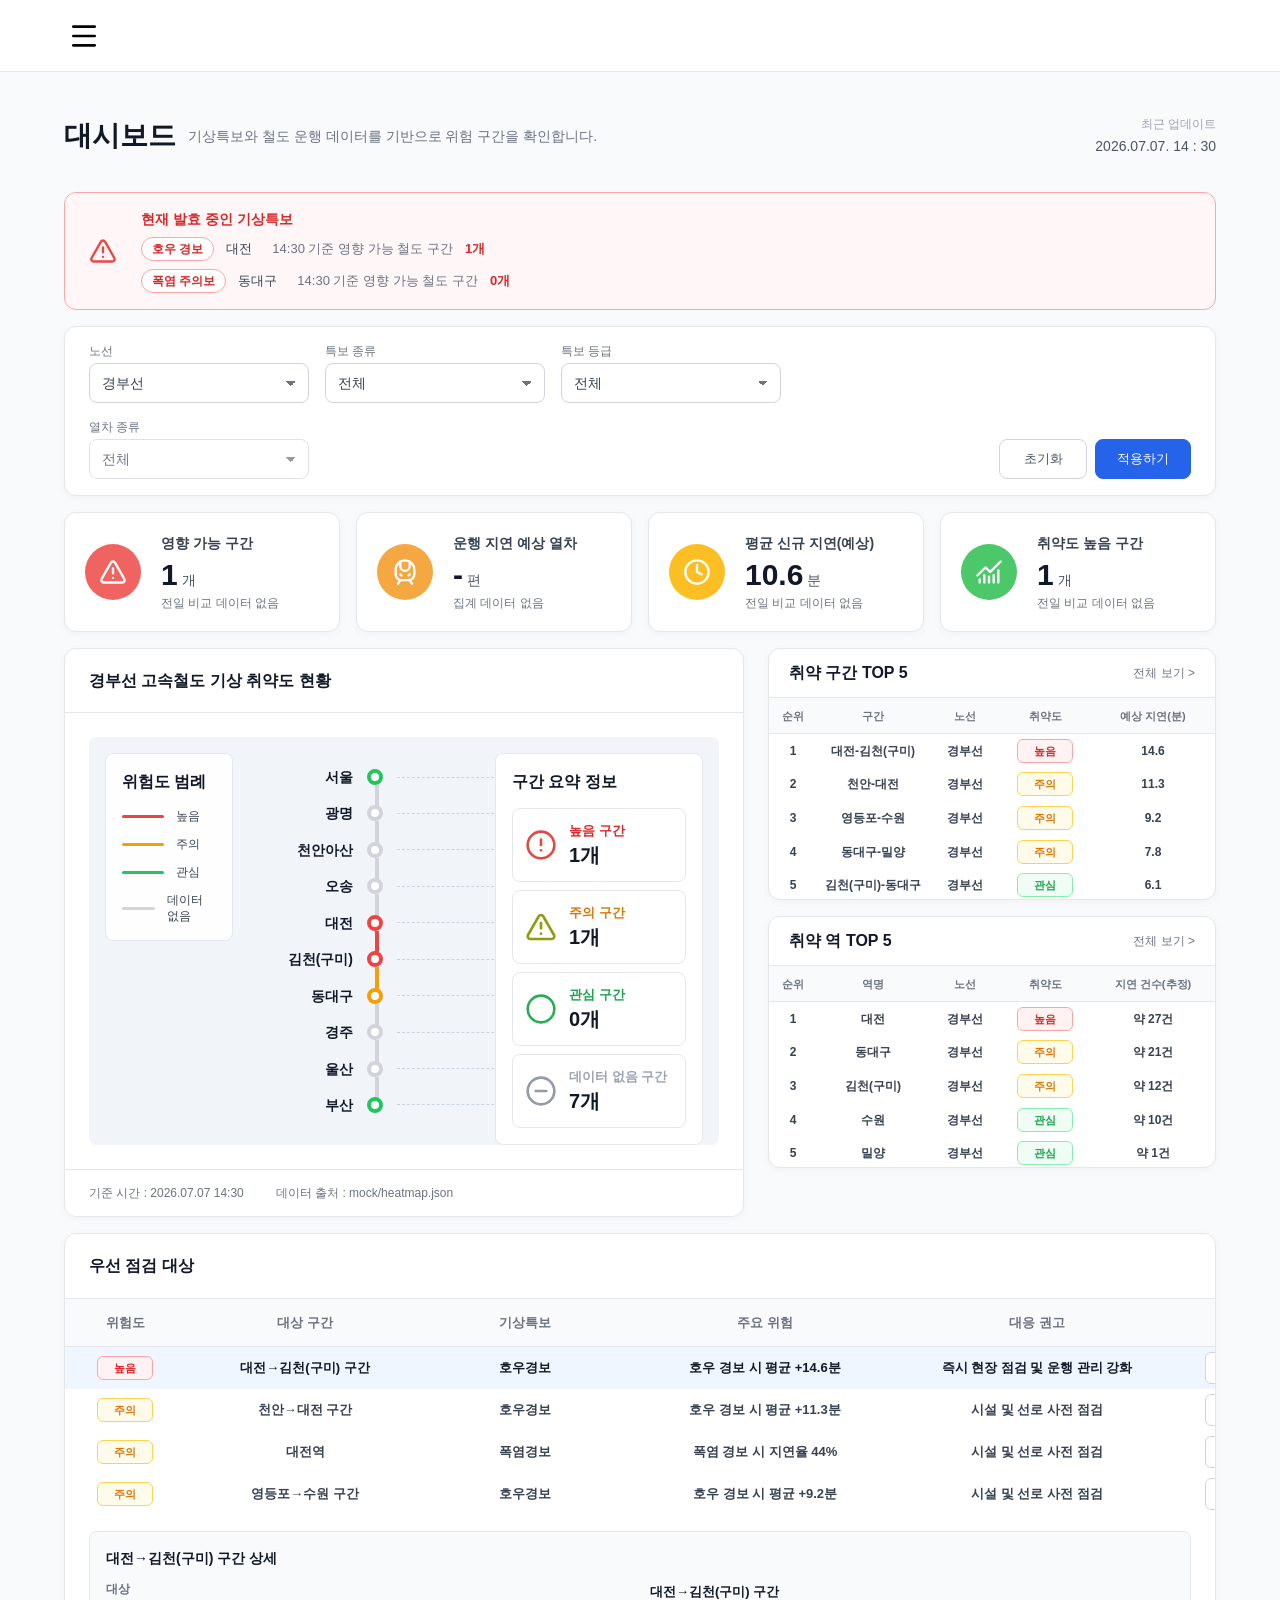
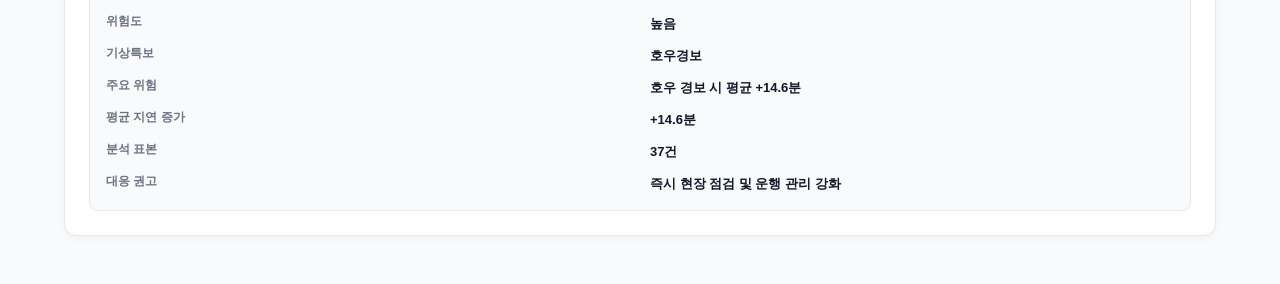
==== commit 6540a3ee: "feat: 대시보드 데이터 표시 및 지표 체계 개선 - 발효 특보별 지역 요약 및 지역 목록 툴팁 추가 - 공통 필터 규격과 동적 필터 선택지 적용 - 경부선 고속철도 노선도 기준" ====
--- a/frontend/dashboard.html
+++ b/frontend/dashboard.html
@@ -72,12 +72,14 @@
 
       <div class="alert-banner__content">
         <h2 class="alert-banner__title" id="active-alert-title">현재 발효 중인 기상특보</h2>
-        <span class="alert-banner__badge" data-dashboard-alert-badge>호우 경보</span>
-        <p class="alert-banner__text" data-dashboard-alert-text>
-          대전광역시 외 3개 지역
-          <span class="alert-banner__muted" data-dashboard-alert-standard-time>14:00 기준 영향 가능 철도 구간</span>
-          <strong class="alert-banner__count" data-dashboard-alert-count>7개</strong>
-        </p>
+        <div class="alert-banner__list" data-dashboard-alert-list>
+          <div class="alert-banner__item">
+            <span class="alert-banner__badge">호우 경보</span>
+            <p class="alert-banner__text">대전광역시</p>
+            <span class="alert-banner__muted">14:00 기준 영향 가능 철도 구간</span>
+            <strong class="alert-banner__count">7개</strong>
+          </div>
+        </div>
       </div>
     </section>
 
@@ -96,28 +98,21 @@
           <div class="filter-group">
             <label class="filter-group__label" for="alert-type-select">특보 종류</label>
             <select class="filter-group__select" id="alert-type-select" name="alertType" data-dashboard-alert-type-select>
-              <option value="" selected>전체</option>
-              <option value="호우">호우</option>
-              <option value="폭염">폭염</option>
+              <option value="all" selected>전체</option>
             </select>
           </div>
 
           <div class="filter-group">
             <label class="filter-group__label" for="alert-level-select">특보 등급</label>
             <select class="filter-group__select" id="alert-level-select" name="alertLevel" data-dashboard-alert-level-select>
-              <option value="전체" selected>전체</option>
-              <option value="주의보">주의보</option>
-              <option value="경보">경보</option>
+              <option value="all" selected>전체</option>
             </select>
           </div>
 
           <div class="filter-group">
             <label class="filter-group__label" for="train-type-select">열차 종류</label>
-            <select class="filter-group__select" id="train-type-select" name="trainType" data-dashboard-train-type-select>
-              <option value="전체" selected>전체</option>
-              <option value="KTX">KTX</option>
-              <option value="무궁화">무궁화</option>
-              <option value="새마을">새마을</option>
+            <select class="filter-group__select" id="train-type-select" name="trainType" data-dashboard-train-type-select disabled title="열차 종류 데이터가 제공되지 않습니다.">
+              <option value="all" selected>전체</option>
             </select>
           </div>
         </div>
@@ -153,7 +148,7 @@
       <article class="summary-card" aria-label="평균 지연 시간 예상 18.4분, 전일 대비 7.2분 증가" data-dashboard-summary-card="average-delay">
         <div class="summary-card__icon summary-card__icon--delay" aria-hidden="true"><img class="summary-card__icon-image" src="./assets/icons/clock-4.svg" alt=""></div>
         <div class="summary-card__content">
-          <h3 class="summary-card__title">평균 지연 시간(예상)</h3>
+          <h3 class="summary-card__title">평균 신규 지연(예상)</h3>
           <p class="summary-card__value"><strong data-dashboard-summary-value>18.4</strong><span data-dashboard-summary-unit>분</span></p>
           <p class="summary-card__comparison" data-dashboard-summary-comparison>전일 대비 <strong>+7.2분 ↑</strong></p>
         </div>
@@ -176,8 +171,7 @@
       <article class="map-card" aria-labelledby="map-card-title">
         <header class="map-card__header">
           <div class="map-card__title-group">
-            <h3 class="map-card__title" id="map-card-title" data-dashboard-heatmap-title>경부선 기상 취약도 현황</h3>
-            <span class="map-card__info" aria-label="취약도 지도 안내">i</span>
+            <h3 class="map-card__title" id="map-card-title" data-dashboard-heatmap-title>경부선 고속철도 기상 취약도 현황</h3>
           </div>
         </header>
 
@@ -192,7 +186,7 @@
             </ul>
           </aside>
 
-          <div class="route-map" aria-label="경부선 역별 취약도" data-dashboard-route-map>
+          <div class="route-map" aria-label="경부선 고속철도 역별 취약도" data-dashboard-route-map>
             <ol class="route-map__list" data-dashboard-route-list>
               <li class="route-map__item route-map__item--interest"><span class="route-map__station">서울</span><span class="route-map__marker"></span><span class="route-map__dash"></span><span class="route-map__status">관심</span><span class="route-map__chevron">›</span></li>
               <li class="route-map__item route-map__item--interest"><span class="route-map__station">광명</span><span class="route-map__marker"></span><span class="route-map__dash"></span><span class="route-map__status">관심</span><span class="route-map__chevron">›</span></li>
@@ -298,7 +292,7 @@
                   <th scope="col">역명</th>
                   <th scope="col">노선</th>
                   <th scope="col">취약도</th>
-                  <th scope="col">지연 건수</th>
+                  <th scope="col">지연 건수(추정)</th>
                 </tr>
               </thead>
               <tbody data-dashboard-station-ranking-body>
--- a/frontend/style.css
+++ b/frontend/style.css
@@ -380,10 +380,23 @@
 
 .alert-banner__content {
   display: flex;
+  align-items: flex-start;
+  flex-direction: column;
+  gap: 8px;
+  min-width: 0;
+}
+
+.alert-banner__list {
+  display: flex;
+  flex-direction: column;
+  gap: 8px;
+}
+
+.alert-banner__item {
+  display: flex;
   align-items: center;
   flex-wrap: wrap;
-  gap: 8px 12px;
-  min-width: 0;
+  gap: 6px 12px;
 }
 
 .alert-banner__headline {
@@ -421,6 +434,61 @@
   color: var(--color-secondary-text);
   font-size: 13px;
   font-weight: 500;
+  line-height: 20px;
+}
+
+.alert-banner__region-overflow {
+  position: relative;
+  display: inline-flex;
+}
+
+.alert-banner__region-button {
+  padding: 0;
+  color: var(--color-danger-dark);
+  font: inherit;
+  font-weight: 600;
+  text-decoration: underline;
+  text-underline-offset: 2px;
+  background: transparent;
+  border: 0;
+  cursor: pointer;
+}
+
+.alert-banner__region-button:focus-visible {
+  outline: 2px solid var(--color-primary-blue);
+  outline-offset: 2px;
+  border-radius: 2px;
+}
+
+.alert-banner__region-tooltip {
+  position: absolute;
+  top: calc(100% + 6px);
+  left: 0;
+  z-index: 10;
+  display: none;
+  min-width: 140px;
+  padding: 8px 10px;
+  color: var(--color-secondary-text);
+  font-size: 12px;
+  font-weight: 400;
+  line-height: 18px;
+  white-space: pre-line;
+  background: var(--color-surface);
+  border: 1px solid var(--color-border);
+  border-radius: 6px;
+  box-shadow: var(--shadow-card);
+}
+
+.alert-banner__region-overflow:hover .alert-banner__region-tooltip,
+.alert-banner__region-overflow:focus-within .alert-banner__region-tooltip,
+.alert-banner__region-overflow[data-open="true"] .alert-banner__region-tooltip {
+  display: block;
+}
+
+.alert-banner__empty {
+  margin: 0;
+  color: var(--color-description-text);
+  font-size: 13px;
   line-height: 20px;
 }
 
@@ -648,7 +716,6 @@
 .map-card__header { display: flex; align-items: center; justify-content: space-between; height: 64px; padding: 0 24px; border-bottom: 1px solid var(--color-border); }
 .map-card__title-group { display: flex; align-items: center; gap: 8px; }
 .map-card__title { margin: 0; color: var(--color-main-text); font-size: 16px; font-weight: 700; line-height: 24px; }
-.map-card__info { display: inline-flex; align-items: center; justify-content: center; width: 16px; height: 16px; border: 2px solid var(--color-caption); border-radius: 50%; color: var(--color-caption); font-size: 11px; font-weight: 700; line-height: 1; }
 .map-card__body { position: relative; display: flex; align-items: stretch; height: 408px; margin: 24px; background: #F1F5F9; border-radius: var(--radius-control); }
 .map-legend { position: absolute; left: 16px; top: 16px; width: 128px; min-height: 112px; padding: 16px; background: rgba(255, 255, 255, 0.95); border: 1px solid var(--color-border); border-radius: var(--radius-control); }
 .map-legend__title, .map-summary__title { margin: 0 0 14px; color: var(--color-main-text); font-size: 16px; font-weight: 700; line-height: 24px; }
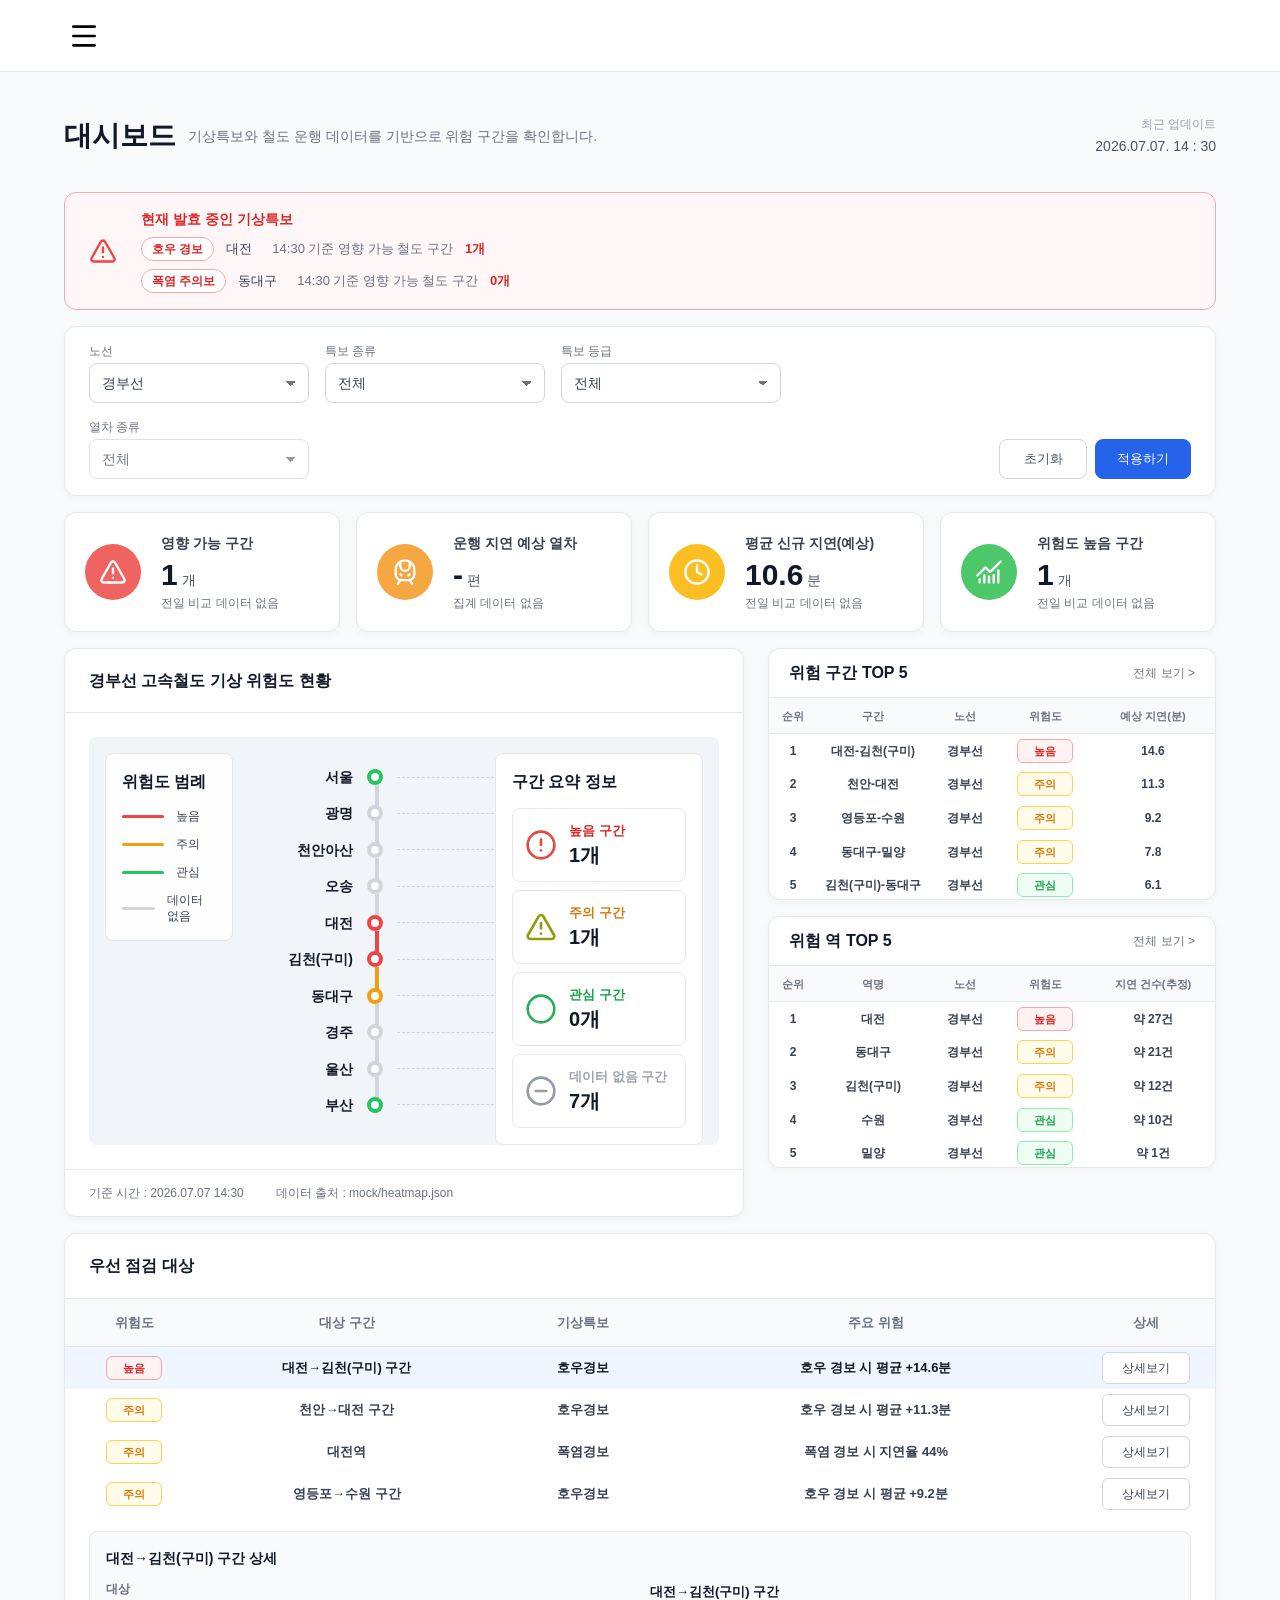
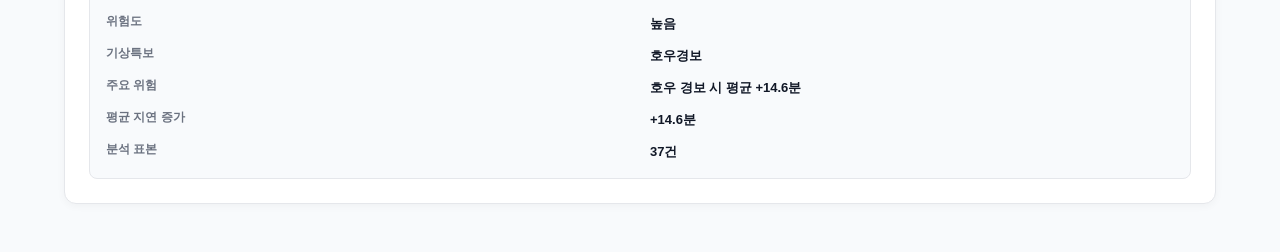
==== commit 6921771e: "refactor: 우선 점검 대상 대응 권고 제거 및 열 비율 조정, 취약을 위험으로 용어 통일" ====
--- a/frontend/dashboard.html
+++ b/frontend/dashboard.html
@@ -63,7 +63,7 @@
 
       <div class="page-title__updated" aria-label="최근 업데이트 정보">
         <span class="page-title__updated-label">최근 업데이트</span>
-        <time class="page-title__updated-time" datetime="2026-07-08T14:30:00+09:00" data-dashboard-updated-time>2026.07.08. 14 : 30</time>
+        <time class="page-title__updated-time" data-dashboard-updated-time>불러오는 중</time>
       </div>
     </section>
 
@@ -72,14 +72,7 @@
 
       <div class="alert-banner__content">
         <h2 class="alert-banner__title" id="active-alert-title">현재 발효 중인 기상특보</h2>
-        <div class="alert-banner__list" data-dashboard-alert-list>
-          <div class="alert-banner__item">
-            <span class="alert-banner__badge">호우 경보</span>
-            <p class="alert-banner__text">대전광역시</p>
-            <span class="alert-banner__muted">14:00 기준 영향 가능 철도 구간</span>
-            <strong class="alert-banner__count">7개</strong>
-          </div>
-        </div>
+        <div class="alert-banner__list" data-dashboard-alert-list>불러오는 중</div>
       </div>
     </section>
 
@@ -91,7 +84,7 @@
           <div class="filter-group">
             <label class="filter-group__label" for="line-select">노선</label>
             <select class="filter-group__select" id="line-select" name="line" data-dashboard-line-select>
-              <option value="경부선" selected>경부선</option>
+              <option value="" selected>불러오는 중</option>
             </select>
           </div>
 
@@ -127,51 +120,51 @@
     <section class="summary-cards" aria-labelledby="summary-cards-title">
       <h2 class="sr-only" id="summary-cards-title">주요 위험 요약</h2>
 
-      <article class="summary-card" aria-label="영향 가능 구간 7개, 전일 대비 2개 증가" data-dashboard-summary-card="affected-segments">
+      <article class="summary-card" aria-label="영향 가능 구간 불러오는 중" data-dashboard-summary-card="affected-segments">
         <div class="summary-card__icon summary-card__icon--segment" aria-hidden="true"><img class="summary-card__icon-image" src="./assets/icons/triangle-alert.svg" alt=""></div>
         <div class="summary-card__content">
           <h3 class="summary-card__title">영향 가능 구간</h3>
-          <p class="summary-card__value"><strong data-dashboard-summary-value>7</strong><span data-dashboard-summary-unit>개</span></p>
-          <p class="summary-card__comparison" data-dashboard-summary-comparison>전일 대비 <strong>+2 ↑</strong></p>
-        </div>
-      </article>
-
-      <article class="summary-card" aria-label="운행 지연 예상 열차 23편, 전일 대비 6편 증가" data-dashboard-summary-card="delayed-trains">
+          <p class="summary-card__value"><strong data-dashboard-summary-value>-</strong><span data-dashboard-summary-unit></span></p>
+          <p class="summary-card__comparison" data-dashboard-summary-comparison>불러오는 중</p>
+        </div>
+      </article>
+
+      <article class="summary-card" aria-label="운행 지연 예상 열차 불러오는 중" data-dashboard-summary-card="delayed-trains">
         <div class="summary-card__icon summary-card__icon--train" aria-hidden="true"><img class="summary-card__icon-image" src="./assets/icons/train-front.svg" alt=""></div>
         <div class="summary-card__content">
           <h3 class="summary-card__title">운행 지연 예상 열차</h3>
-          <p class="summary-card__value"><strong data-dashboard-summary-value>23</strong><span data-dashboard-summary-unit>편</span></p>
-          <p class="summary-card__comparison" data-dashboard-summary-comparison>전일 대비 <strong>+6 ↑</strong></p>
-        </div>
-      </article>
-
-      <article class="summary-card" aria-label="평균 지연 시간 예상 18.4분, 전일 대비 7.2분 증가" data-dashboard-summary-card="average-delay">
+          <p class="summary-card__value"><strong data-dashboard-summary-value>-</strong><span data-dashboard-summary-unit></span></p>
+          <p class="summary-card__comparison" data-dashboard-summary-comparison>불러오는 중</p>
+        </div>
+      </article>
+
+      <article class="summary-card" aria-label="평균 신규 지연 불러오는 중" data-dashboard-summary-card="average-delay">
         <div class="summary-card__icon summary-card__icon--delay" aria-hidden="true"><img class="summary-card__icon-image" src="./assets/icons/clock-4.svg" alt=""></div>
         <div class="summary-card__content">
           <h3 class="summary-card__title">평균 신규 지연(예상)</h3>
-          <p class="summary-card__value"><strong data-dashboard-summary-value>18.4</strong><span data-dashboard-summary-unit>분</span></p>
-          <p class="summary-card__comparison" data-dashboard-summary-comparison>전일 대비 <strong>+7.2분 ↑</strong></p>
-        </div>
-      </article>
-
-      <article class="summary-card" aria-label="취약도 높음 구간 5개, 전일 대비 1개 증가" data-dashboard-summary-card="high-risk-segments">
+          <p class="summary-card__value"><strong data-dashboard-summary-value>-</strong><span data-dashboard-summary-unit></span></p>
+          <p class="summary-card__comparison" data-dashboard-summary-comparison>불러오는 중</p>
+        </div>
+      </article>
+
+      <article class="summary-card" aria-label="위험도 높음 구간 불러오는 중" data-dashboard-summary-card="high-risk-segments">
         <div class="summary-card__icon summary-card__icon--risk" aria-hidden="true"><img class="summary-card__icon-image" src="./assets/icons/chart-no-axes-combined.svg" alt=""></div>
         <div class="summary-card__content">
-          <h3 class="summary-card__title">취약도 높음 구간</h3>
-          <p class="summary-card__value"><strong data-dashboard-summary-value>5</strong><span data-dashboard-summary-unit>개</span></p>
-          <p class="summary-card__comparison" data-dashboard-summary-comparison>전일 대비 <strong>+1 ↑</strong></p>
+          <h3 class="summary-card__title">위험도 높음 구간</h3>
+          <p class="summary-card__value"><strong data-dashboard-summary-value>-</strong><span data-dashboard-summary-unit></span></p>
+          <p class="summary-card__comparison" data-dashboard-summary-comparison>불러오는 중</p>
         </div>
       </article>
     </section>
 
     <section class="ranking-section" aria-labelledby="ranking-section-title">
-      <h2 class="sr-only" id="ranking-section-title">취약 구간 및 취약 역 순위</h2>
+      <h2 class="sr-only" id="ranking-section-title">위험 구간 및 위험 역 순위</h2>
 
 
       <article class="map-card" aria-labelledby="map-card-title">
         <header class="map-card__header">
           <div class="map-card__title-group">
-            <h3 class="map-card__title" id="map-card-title" data-dashboard-heatmap-title>경부선 고속철도 기상 취약도 현황</h3>
+            <h3 class="map-card__title" id="map-card-title" data-dashboard-heatmap-title>노선 기상 위험도 현황</h3>
           </div>
         </header>
 
@@ -186,152 +179,69 @@
             </ul>
           </aside>
 
-          <div class="route-map" aria-label="경부선 고속철도 역별 취약도" data-dashboard-route-map>
-            <ol class="route-map__list" data-dashboard-route-list>
-              <li class="route-map__item route-map__item--interest"><span class="route-map__station">서울</span><span class="route-map__marker"></span><span class="route-map__dash"></span><span class="route-map__status">관심</span><span class="route-map__chevron">›</span></li>
-              <li class="route-map__item route-map__item--interest"><span class="route-map__station">광명</span><span class="route-map__marker"></span><span class="route-map__dash"></span><span class="route-map__status">관심</span><span class="route-map__chevron">›</span></li>
-              <li class="route-map__item route-map__item--warning"><span class="route-map__station">천안아산</span><span class="route-map__marker"></span><span class="route-map__dash"></span><span class="route-map__status">주의</span><span class="route-map__chevron">›</span></li>
-              <li class="route-map__item route-map__item--warning"><span class="route-map__station">오송</span><span class="route-map__marker"></span><span class="route-map__dash"></span><span class="route-map__status">주의</span><span class="route-map__chevron">›</span></li>
-              <li class="route-map__item route-map__item--high"><span class="route-map__station">대전</span><span class="route-map__marker"></span><span class="route-map__dash"></span><span class="route-map__status">높음</span><span class="route-map__chevron">›</span></li>
-              <li class="route-map__item route-map__item--high"><span class="route-map__station">김천(구미)</span><span class="route-map__marker"></span><span class="route-map__dash"></span><span class="route-map__status">높음</span><span class="route-map__chevron">›</span></li>
-              <li class="route-map__item route-map__item--warning"><span class="route-map__station">동대구</span><span class="route-map__marker"></span><span class="route-map__dash"></span><span class="route-map__status">주의</span><span class="route-map__chevron">›</span></li>
-              <li class="route-map__item route-map__item--interest"><span class="route-map__station">경주</span><span class="route-map__marker"></span><span class="route-map__dash"></span><span class="route-map__status">관심</span><span class="route-map__chevron">›</span></li>
-              <li class="route-map__item route-map__item--interest"><span class="route-map__station">울산</span><span class="route-map__marker"></span><span class="route-map__dash"></span><span class="route-map__status">관심</span><span class="route-map__chevron">›</span></li>
-              <li class="route-map__item route-map__item--none"><span class="route-map__station">부산</span><span class="route-map__marker"></span><span class="route-map__dash"></span><span class="route-map__status">-</span><span class="route-map__chevron">›</span></li>
-            </ol>
+          <div class="route-map" aria-label="역별 위험도 불러오는 중" data-dashboard-route-map>
+            <ol class="route-map__list" data-dashboard-route-list></ol>
           </div>
 
           <aside class="map-summary" aria-label="구간 요약 정보">
             <h4 class="map-summary__title">구간 요약 정보</h4>
             <ul class="map-summary__list">
-              <li class="map-summary__item map-summary__item--high"><img class="map-summary__icon" src="./assets/icons/circle-alert.svg" alt="" aria-hidden="true"><span>높음 구간 <strong data-dashboard-heatmap-summary="high">2개</strong></span></li>
-              <li class="map-summary__item map-summary__item--warning"><img class="map-summary__icon" src="./assets/icons/triangle-alert.svg" alt="" aria-hidden="true"><span>주의 구간 <strong data-dashboard-heatmap-summary="warning">4개</strong></span></li>
-              <li class="map-summary__item map-summary__item--interest"><img class="map-summary__icon" src="./assets/icons/circle.svg" alt="" aria-hidden="true"><span>관심 구간 <strong data-dashboard-heatmap-summary="interest">4개</strong></span></li>
-              <li class="map-summary__item map-summary__item--none"><img class="map-summary__icon" src="./assets/icons/circle-minus.svg" alt="" aria-hidden="true"><span>데이터 없음 구간 <strong data-dashboard-heatmap-summary="none">0개</strong></span></li>
+              <li class="map-summary__item map-summary__item--high"><img class="map-summary__icon" src="./assets/icons/circle-alert.svg" alt="" aria-hidden="true"><span>높음 구간 <strong data-dashboard-heatmap-summary="high">-</strong></span></li>
+              <li class="map-summary__item map-summary__item--warning"><img class="map-summary__icon" src="./assets/icons/triangle-alert.svg" alt="" aria-hidden="true"><span>주의 구간 <strong data-dashboard-heatmap-summary="warning">-</strong></span></li>
+              <li class="map-summary__item map-summary__item--interest"><img class="map-summary__icon" src="./assets/icons/circle.svg" alt="" aria-hidden="true"><span>관심 구간 <strong data-dashboard-heatmap-summary="interest">-</strong></span></li>
+              <li class="map-summary__item map-summary__item--none"><img class="map-summary__icon" src="./assets/icons/circle-minus.svg" alt="" aria-hidden="true"><span>데이터 없음 구간 <strong data-dashboard-heatmap-summary="none">-</strong></span></li>
             </ul>
           </aside>
         </div>
 
         <footer class="map-card__footer">
-          <span data-dashboard-heatmap-reference-time>기준 시간 : 2026.07.07 14:30</span>
-          <span data-dashboard-heatmap-source>데이터 업데이트 : 5분 전</span>
+          <span data-dashboard-heatmap-reference-time>기준 시간 : 불러오는 중</span>
+          <span data-dashboard-heatmap-source>데이터 출처 : 불러오는 중</span>
         </footer>
       </article>
       <div class="ranking-area">
         <article class="ranking-card" aria-labelledby="segment-ranking-title">
           <header class="ranking-card__header">
-            <h3 class="ranking-card__title" id="segment-ranking-title">취약 구간 TOP 5</h3>
-            <a class="ranking-card__more" href="./route-detail.html?segment_id=daejeon-gimcheon_gumi" aria-label="취약 구간 전체 보기">전체 보기 &gt;</a>
+            <h3 class="ranking-card__title" id="segment-ranking-title">위험 구간 TOP 5</h3>
+            <a class="ranking-card__more" href="./route-detail.html?segment_id=daejeon-gimcheon_gumi" aria-label="위험 구간 전체 보기">전체 보기 &gt;</a>
           </header>
 
           <div class="ranking-card__table-wrap">
             <table class="ranking-table">
-              <caption class="sr-only">취약 구간 상위 5개 목록</caption>
+              <caption class="sr-only">위험 구간 상위 5개 목록</caption>
               <thead>
                 <tr>
                   <th scope="col">순위</th>
                   <th scope="col">구간</th>
                   <th scope="col">노선</th>
-                  <th scope="col">취약도</th>
+                  <th scope="col">위험도</th>
                   <th scope="col">예상 지연(분)</th>
                 </tr>
               </thead>
-              <tbody data-dashboard-segment-ranking-body>
-                <tr>
-                  <td>1</td>
-                  <td class="ranking-table__target">대전-김천(구미)</td>
-                  <td>경부선</td>
-                  <td><span class="risk-badge risk-badge--high">높음</span></td>
-                  <td class="ranking-table__number">28.7</td>
-                </tr>
-                <tr>
-                  <td>2</td>
-                  <td class="ranking-table__target">대전-김천(구미)</td>
-                  <td>경부선</td>
-                  <td><span class="risk-badge risk-badge--warning">주의</span></td>
-                  <td class="ranking-table__number">28.7</td>
-                </tr>
-                <tr>
-                  <td>3</td>
-                  <td class="ranking-table__target">대전-김천(구미)</td>
-                  <td>경부선</td>
-                  <td><span class="risk-badge risk-badge--interest">관심</span></td>
-                  <td class="ranking-table__number">28.7</td>
-                </tr>
-                <tr>
-                  <td>4</td>
-                  <td class="ranking-table__target">대전-김천(구미)</td>
-                  <td>경부선</td>
-                  <td><span class="risk-badge risk-badge--high">높음</span></td>
-                  <td class="ranking-table__number">28.7</td>
-                </tr>
-                <tr>
-                  <td>5</td>
-                  <td class="ranking-table__target">대전-김천(구미)</td>
-                  <td>경부선</td>
-                  <td><span class="risk-badge risk-badge--high">높음</span></td>
-                  <td class="ranking-table__number">28.7</td>
-                </tr>
-              </tbody>
+              <tbody data-dashboard-segment-ranking-body></tbody>
             </table>
           </div>
         </article>
 
         <article class="ranking-card" aria-labelledby="station-ranking-title">
           <header class="ranking-card__header">
-            <h3 class="ranking-card__title" id="station-ranking-title">취약 역 TOP 5</h3>
-            <a class="ranking-card__more" href="./station-detail.html" aria-label="취약 역 전체 보기">전체 보기 &gt;</a>
+            <h3 class="ranking-card__title" id="station-ranking-title">위험 역 TOP 5</h3>
+            <a class="ranking-card__more" href="./station-detail.html" aria-label="위험 역 전체 보기">전체 보기 &gt;</a>
           </header>
 
           <div class="ranking-card__table-wrap">
             <table class="ranking-table ranking-table--station">
-              <caption class="sr-only">취약 역 상위 5개 목록</caption>
+              <caption class="sr-only">위험 역 상위 5개 목록</caption>
               <thead>
                 <tr>
                   <th scope="col">순위</th>
                   <th scope="col">역명</th>
                   <th scope="col">노선</th>
-                  <th scope="col">취약도</th>
+                  <th scope="col">위험도</th>
                   <th scope="col">지연 건수(추정)</th>
                 </tr>
               </thead>
-              <tbody data-dashboard-station-ranking-body>
-                <tr>
-                  <td>1</td>
-                  <td class="ranking-table__target">대전</td>
-                  <td>경부선</td>
-                  <td><span class="risk-badge risk-badge--high">높음</span></td>
-                  <td class="ranking-table__number">12</td>
-                </tr>
-                <tr>
-                  <td>2</td>
-                  <td class="ranking-table__target">김천(구미)</td>
-                  <td>경부선</td>
-                  <td><span class="risk-badge risk-badge--warning">주의</span></td>
-                  <td class="ranking-table__number">34</td>
-                </tr>
-                <tr>
-                  <td>3</td>
-                  <td class="ranking-table__target">동대구</td>
-                  <td>경부선</td>
-                  <td><span class="risk-badge risk-badge--interest">관심</span></td>
-                  <td class="ranking-table__number">48</td>
-                </tr>
-                <tr>
-                  <td>4</td>
-                  <td class="ranking-table__target">서울</td>
-                  <td>경부선</td>
-                  <td><span class="risk-badge risk-badge--high">높음</span></td>
-                  <td class="ranking-table__number">86</td>
-                </tr>
-                <tr>
-                  <td>5</td>
-                  <td class="ranking-table__target">부산</td>
-                  <td>경부선</td>
-                  <td><span class="risk-badge risk-badge--high">높음</span></td>
-                  <td class="ranking-table__number">62</td>
-                </tr>
-              </tbody>
+              <tbody data-dashboard-station-ranking-body></tbody>
             </table>
           </div>
         </article>
@@ -352,52 +262,10 @@
               <th scope="col">대상 구간</th>
               <th scope="col">기상특보</th>
               <th scope="col">주요 위험</th>
-              <th scope="col">대응 권고</th>
               <th scope="col">상세</th>
             </tr>
           </thead>
-          <tbody data-dashboard-inspection-body>
-            <tr>
-              <td><span class="risk-badge risk-badge--interest">관심</span></td>
-              <td class="inspection-table__target">대전→김천(구미)</td>
-              <td>호우경보</td>
-              <td>평균 지연 +18.4분</td>
-              <td>시설 및 선로 사전 점검</td>
-              <td><button class="inspection-table__button" type="button">상세보기</button></td>
-            </tr>
-            <tr>
-              <td><span class="risk-badge risk-badge--high">높음</span></td>
-              <td class="inspection-table__target">대전→김천(구미)</td>
-              <td>호우경보</td>
-              <td>평균 지연 +18.4분</td>
-              <td>시설 및 선로 사전 점검</td>
-              <td><button class="inspection-table__button" type="button">상세보기</button></td>
-            </tr>
-            <tr>
-              <td><span class="risk-badge risk-badge--warning">주의</span></td>
-              <td class="inspection-table__target">대전→김천(구미)</td>
-              <td>호우경보</td>
-              <td>평균 지연 +18.4분</td>
-              <td>시설 및 선로 사전 점검</td>
-              <td><button class="inspection-table__button" type="button">상세보기</button></td>
-            </tr>
-            <tr>
-              <td><span class="risk-badge risk-badge--high">높음</span></td>
-              <td class="inspection-table__target">대전→김천(구미)</td>
-              <td>호우경보</td>
-              <td>평균 지연 +18.4분</td>
-              <td>시설 및 선로 사전 점검</td>
-              <td><button class="inspection-table__button" type="button">상세보기</button></td>
-            </tr>
-            <tr>
-              <td><span class="risk-badge risk-badge--high">높음</span></td>
-              <td class="inspection-table__target">대전→김천(구미)</td>
-              <td>호우경보</td>
-              <td>평균 지연 +18.4분</td>
-              <td>시설 및 선로 사전 점검</td>
-              <td><button class="inspection-table__button" type="button">상세보기</button></td>
-            </tr>
-          </tbody>
+          <tbody data-dashboard-inspection-body></tbody>
         </table>
       </div>
 
--- a/frontend/style.css
+++ b/frontend/style.css
@@ -960,7 +960,7 @@
 
 .inspection-table {
   width: 100%;
-  min-width: 1040px;
+  min-width: 800px;
   border-collapse: collapse;
   table-layout: fixed;
 }
@@ -1003,32 +1003,27 @@
 
 .inspection-table th:nth-child(1),
 .inspection-table td:nth-child(1) {
-  width: 120px;
+  width: 12%;
 }
 
 .inspection-table th:nth-child(2),
 .inspection-table td:nth-child(2) {
-  width: 240px;
+  width: 25%;
 }
 
 .inspection-table th:nth-child(3),
 .inspection-table td:nth-child(3) {
-  width: 200px;
+  width: 16%;
 }
 
 .inspection-table th:nth-child(4),
 .inspection-table td:nth-child(4) {
-  width: 280px;
+  width: 35%;
 }
 
 .inspection-table th:nth-child(5),
 .inspection-table td:nth-child(5) {
-  width: 264px;
-}
-
-.inspection-table th:nth-child(6),
-.inspection-table td:nth-child(6) {
-  width: 160px;
+  width: 12%;
 }
 
 .inspection-table__target {
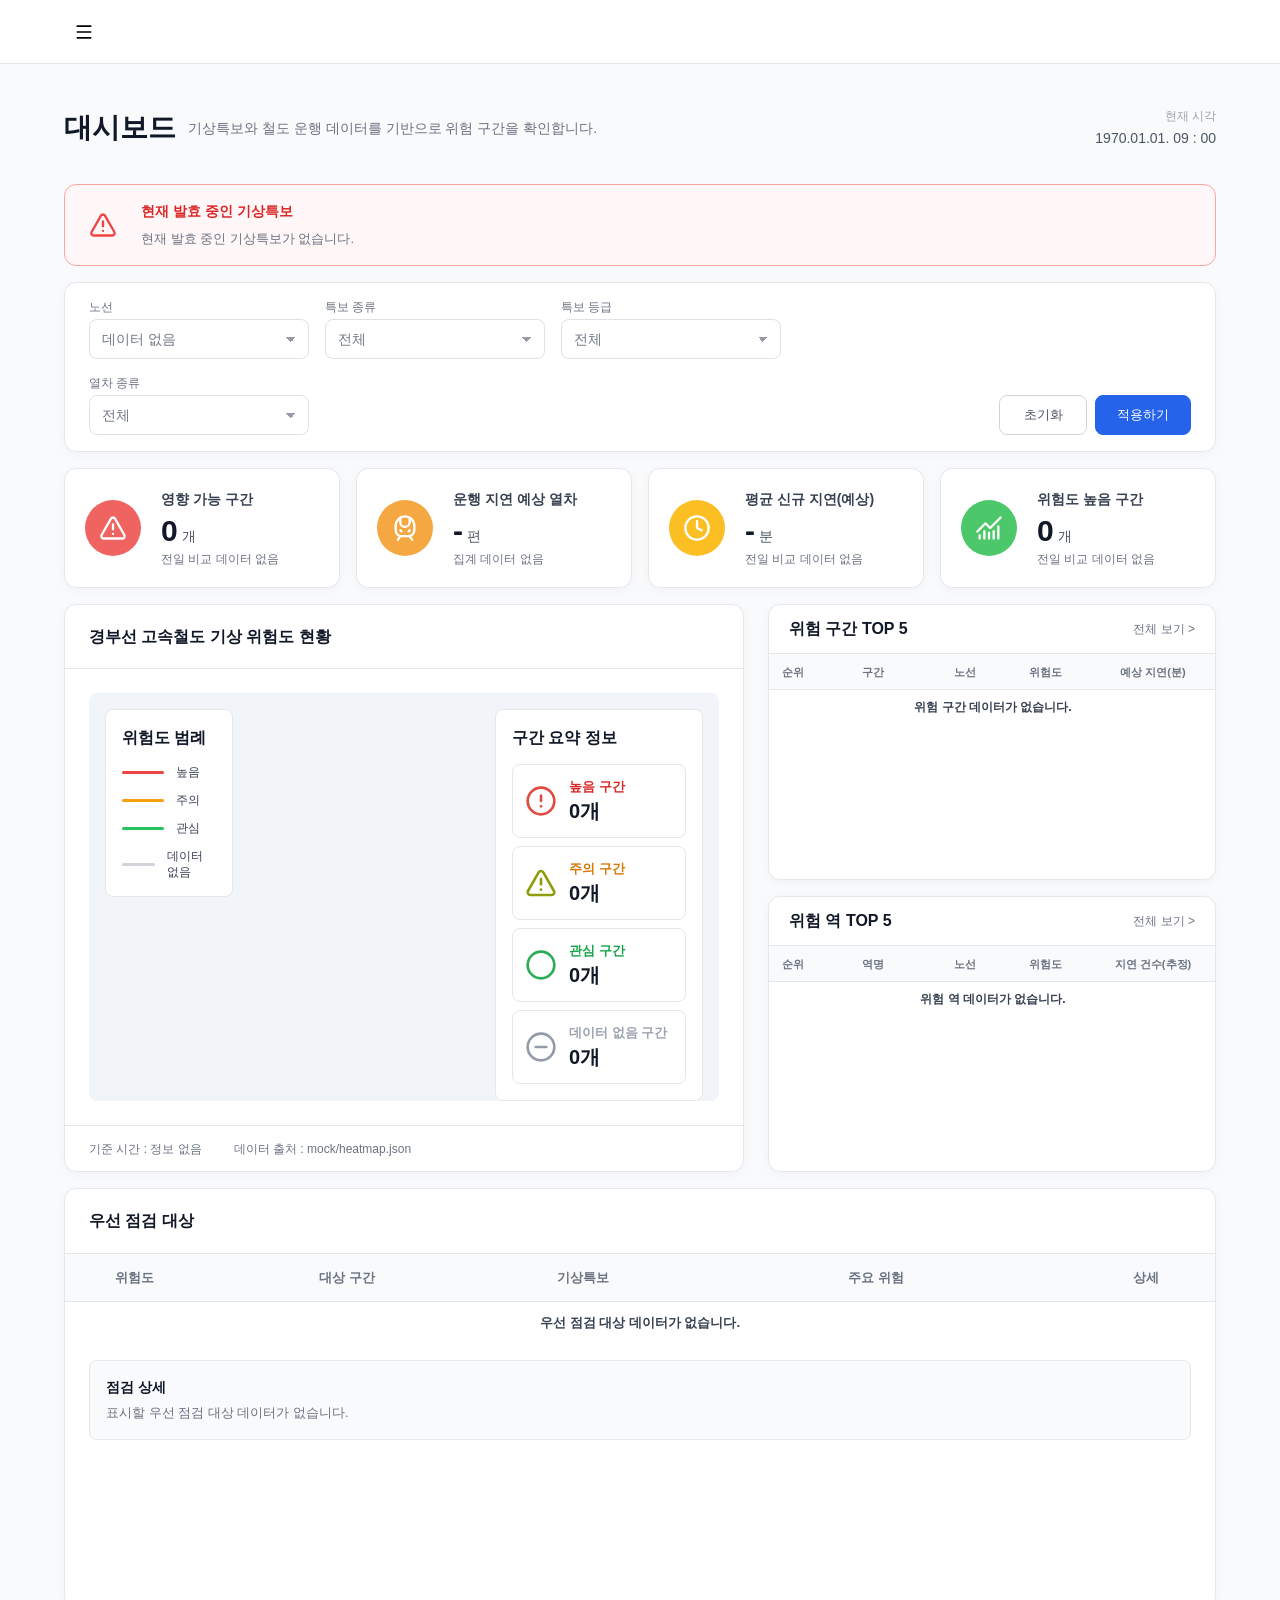
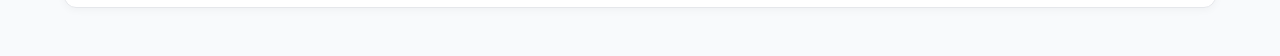
==== commit 89429742: "refactor: 요소 삭제 요청 수정 완료" ====
--- a/frontend/dashboard.html
+++ b/frontend/dashboard.html
@@ -61,8 +61,8 @@
         <p class="page-title__description">기상특보와 철도 운행 데이터를 기반으로 위험 구간을 확인합니다.</p>
       </div>
 
-      <div class="page-title__updated" aria-label="최근 업데이트 정보">
-        <span class="page-title__updated-label">최근 업데이트</span>
+      <div class="page-title__updated" aria-label="현재 시각 정보">
+        <span class="page-title__updated-label">현재 시각</span>
         <time class="page-title__updated-time" data-dashboard-updated-time>불러오는 중</time>
       </div>
     </section>
--- a/frontend/style.css
+++ b/frontend/style.css
@@ -28,6 +28,21 @@
   --sidebar-muted-text: #CBD5E1;
   --sidebar-divider: rgba(255, 255, 255, 0.12);
   --sidebar-hover: rgba(255, 255, 255, 0.08);
+  --focus-outline: 3px solid rgba(37, 99, 235, 0.24);
+  --focus-outline-strong: 3px solid rgba(37, 99, 235, 0.36);
+  --focus-offset: 2px;
+  --risk-high: #DC2626;
+  --risk-warning: #D97706;
+  --risk-interest: #16A34A;
+  --risk-none: #64748B;
+  --risk-high-bg: #FEF2F2;
+  --risk-warning-bg: #FFFBEB;
+  --risk-interest-bg: #F0FDF4;
+  --risk-none-bg: #F8FAFC;
+  --risk-high-border: #FCA5A5;
+  --risk-warning-border: #FCD34D;
+  --risk-interest-border: #86EFAC;
+  --risk-none-border: #E2E8F0;
 }
 
 * {
@@ -64,17 +79,126 @@
   border: 0;
 }
 
-.site-header {
-  height: 72px;
+/* Common layout and components */
+.dashboard-main,
+.station-detail-main,
+.route-detail-main {
+  display: flex;
+  flex-direction: column;
+  gap: 16px;
+  width: min(var(--content-width), calc(100% - (var(--page-margin) * 2)));
+  margin: 0 auto;
+}
+
+.station-detail-main,
+.route-detail-main {
+  padding: 24px 0 40px;
+}
+
+.filter-panel,
+.summary-card,
+.map-card,
+.ranking-card,
+.inspection-card,
+.station-info-card,
+.station-metric-card,
+.station-chart-card,
+.station-detail-card,
+.route-info-card,
+.route-content-card,
+.route-chart-card,
+.route-impact-card,
+.route-alert-card,
+.route-risk-criteria {
+  background: var(--color-surface);
+  border: 1px solid var(--color-border);
+  border-radius: var(--radius-card);
+  box-shadow: var(--shadow-card);
+}
+
+.ranking-card__table-wrap,
+.inspection-card__table-wrap,
+.station-alert-table-wrap,
+.route-alert-analysis-table-wrap {
+  width: 100%;
+  overflow-x: auto;
+}
+
+.ranking-table,
+.inspection-table,
+.station-alert-table,
+.route-alert-analysis-table {
+  width: 100%;
+  border-collapse: collapse;
+  table-layout: fixed;
+}
+
+.map-card__title,
+.ranking-card__title,
+.inspection-card__title,
+.station-chart-card__title,
+.station-detail-card__title {
+  margin: 0;
+  color: var(--color-main-text);
+  font-size: 16px;
+  font-weight: 700;
+  line-height: 24px;
+}
+
+.alert-banner__icon,
+.summary-card__icon,
+.station-info-card__icon,
+.station-metric-card__icon {
+  display: inline-flex;
+  align-items: center;
+  justify-content: center;
+  flex: 0 0 auto;
+}
+
+.brand:focus-visible,
+.filter-group__select:focus-visible,
+.button:focus-visible,
+.route-map__chevron:focus-visible,
+.ranking-card__more:focus-visible,
+.ranking-table__link:focus-visible,
+.inspection-link:focus-visible,
+.inspection-table__button:focus-visible,
+.station-info-card__change:focus-visible,
+.station-page-title__back:focus-visible,
+.station-info-card__select:focus-visible,
+.route-info-card__change-button:focus-visible,
+.route-tabs__button:focus-visible,
+.route-risk-criteria:focus-visible,
+.route-history-filter__button:focus-visible,
+.route-history-pagination button:focus-visible,
+.route-similar-card__button:focus-visible,
+.route-change-modal__close:focus-visible,
+.route-change-form__group select:focus-visible,
+.route-change-form__button:focus-visible {
+  outline: var(--focus-outline);
+  outline-offset: var(--focus-offset);
+}
+
+.sidebar__navigation-link:focus-visible,
+.sidebar__collapse-button:focus-visible {
+  outline: var(--focus-outline-strong);
+  outline-offset: var(--focus-offset);
+}
+
+/* Header */
+.site-header,
+.station-global-header {
+  height: 64px;
   background: var(--color-surface);
   border-bottom: 1px solid var(--color-border);
 }
 
-.site-header__inner {
+.site-header__inner,
+.station-global-header__inner {
   display: flex;
   align-items: center;
   width: min(var(--content-width), calc(100% - (var(--page-margin) * 2)));
-  height: 72px;
+  height: 64px;
   margin: 0 auto;
 }
 
@@ -93,16 +217,12 @@
 
 .brand__logo {
   flex: 0 0 auto;
-  width: 32px;
-  height: 32px;
+  width: 20px;
+  height: 20px;
   display: block;
 }
 
-.brand:focus-visible {
-  outline: 3px solid rgba(37, 99, 235, 0.24);
-  outline-offset: 2px;
-}
-
+/* Sidebar */
 .sidebar {
   position: fixed;
   top: 0;
@@ -191,29 +311,20 @@
   display: flex;
   align-items: center;
   width: var(--sidebar-menu-width);
-  color: var(--sidebar-text);
-  text-decoration: none;
-}
-
-.sidebar__navigation-link {
   height: 44px;
   gap: 12px;
   padding: 0 14px;
+  color: var(--sidebar-text);
   border-radius: var(--radius-control);
   font-size: 14px;
   font-weight: 500;
   line-height: 20px;
+  text-decoration: none;
 }
 
 .sidebar__navigation-link:hover,
 .sidebar__navigation-link:focus-visible {
   background: var(--sidebar-hover);
-}
-
-.sidebar__navigation-link:focus-visible,
-.sidebar__collapse-button:focus-visible {
-  outline: 3px solid rgba(37, 99, 235, 0.36);
-  outline-offset: 2px;
 }
 
 .sidebar__navigation-link--active {
@@ -290,11 +401,6 @@
 }
 
 .dashboard-main {
-  display: flex;
-  flex-direction: column;
-  gap: 16px;
-  width: min(var(--content-width), calc(100% - (var(--page-margin) * 2)));
-  margin: 0 auto;
   padding: 24px 0 48px;
 }
 
@@ -363,10 +469,6 @@
 }
 
 .alert-banner__icon {
-  display: inline-flex;
-  align-items: center;
-  justify-content: center;
-  flex: 0 0 auto;
   width: 28px;
   height: 28px;
   color: var(--color-danger-red);
@@ -510,10 +612,6 @@
 .filter-panel {
   min-height: 88px;
   padding: 16px 24px;
-  background: var(--color-surface);
-  border: 1px solid var(--color-border);
-  border-radius: var(--radius-card);
-  box-shadow: var(--shadow-card);
 }
 
 .filter-form {
@@ -567,12 +665,6 @@
   background-repeat: no-repeat;
 }
 
-.filter-group__select:focus-visible,
-.button:focus-visible {
-  outline: 3px solid rgba(37, 99, 235, 0.24);
-  outline-offset: 2px;
-}
-
 .filter-form__actions {
   display: flex;
   align-items: center;
@@ -605,8 +697,6 @@
   border: 1px solid var(--color-primary-blue);
   color: var(--color-surface);
 }
-
-
 .summary-cards {
   display: flex;
   width: 100%;
@@ -622,23 +712,14 @@
   height: 120px;
   gap: 20px;
   padding: 20px;
-  background: var(--color-surface);
-  border: 1px solid var(--color-border);
-  border-radius: var(--radius-card);
-  box-shadow: var(--shadow-card);
 }
 
 .summary-card__icon {
-  display: inline-flex;
-  align-items: center;
-  justify-content: center;
-  flex: 0 0 auto;
   width: 56px;
   height: 56px;
   border-radius: 50%;
 }
 
-
 .summary-card__icon--segment {
   background: #EF6461;
 }
@@ -654,6 +735,7 @@
 .summary-card__icon--risk {
   background: #4CC76A;
 }
+
 .summary-card__icon-image {
   display: block;
   width: 28px;
@@ -710,46 +792,344 @@
   color: var(--color-danger-red);
   font-weight: 600;
 }
-
-
-.map-card { overflow: hidden; width: 840px; min-height: 520px; background: var(--color-surface); border: 1px solid var(--color-border); border-radius: var(--radius-card); box-shadow: var(--shadow-card); }
-.map-card__header { display: flex; align-items: center; justify-content: space-between; height: 64px; padding: 0 24px; border-bottom: 1px solid var(--color-border); }
-.map-card__title-group { display: flex; align-items: center; gap: 8px; }
-.map-card__title { margin: 0; color: var(--color-main-text); font-size: 16px; font-weight: 700; line-height: 24px; }
-.map-card__body { position: relative; display: flex; align-items: stretch; height: 408px; margin: 24px; background: #F1F5F9; border-radius: var(--radius-control); }
-.map-legend { position: absolute; left: 16px; top: 16px; width: 128px; min-height: 112px; padding: 16px; background: rgba(255, 255, 255, 0.95); border: 1px solid var(--color-border); border-radius: var(--radius-control); }
-.map-legend__title, .map-summary__title { margin: 0 0 14px; color: var(--color-main-text); font-size: 16px; font-weight: 700; line-height: 24px; }
-.map-legend__list, .map-summary__list, .route-map__list { padding: 0; margin: 0; list-style: none; }
-.map-legend__list { display: flex; flex-direction: column; gap: 12px; }
-.map-legend__list li { display: flex; align-items: center; gap: 12px; color: var(--color-secondary-text); font-size: 12px; font-weight: 500; line-height: 16px; }
-.map-legend__line { display: inline-block; width: 42px; height: 3px; border-radius: 999px; }
-.map-legend__line--high { background: #EF4444; } .map-legend__line--warning { background: #F59E0B; } .map-legend__line--interest { background: #22C55E; } .map-legend__line--none { background: #D1D5DB; }
-.route-map { display: flex; justify-content: center; width: 440px; margin: 24px 236px 24px 168px; }
-.route-map__list { position: relative; display: flex; flex-direction: column; justify-content: space-between; width: 360px; }
-.route-map__item { position: relative; display: flex; align-items: center; min-height: 32px; color: var(--color-main-text); font-size: 14px; font-weight: 700; line-height: 20px; }
-.route-map__station { width: 96px; text-align: right; }
-.route-map__marker { position: relative; z-index: 1; width: 16px; height: 16px; margin-left: 14px; background: var(--color-surface); border: 4px solid #3B82F6; border-radius: 50%; }
-.route-map__segment { position: absolute; z-index: 0; top: calc(50% + 8px); bottom: calc(-50% - 8px); left: 118px; width: 4px; background: #D1D5DB; }
-.route-map__item:last-child .route-map__segment { display: none; }
-.route-map__segment--high { background: #EF4444; }
-.route-map__segment--warning { background: #F59E0B; }
-.route-map__segment--interest { background: #22C55E; }
-.route-map__segment--none { background: #D1D5DB; }
-.route-map__dash { width: 112px; height: 1px; margin-left: 14px; border-top: 1px dashed #CBD5E1; }
-.route-map__status { display: inline-flex; align-items: center; justify-content: center; width: 56px; height: 28px; margin-left: 12px; border-radius: 6px; font-size: 12px; font-weight: 700; line-height: 16px; }
-.route-map__chevron { display: inline-flex; align-items: center; justify-content: center; width: 28px; height: 28px; margin-left: 8px; color: var(--color-description-text); border-radius: 999px; font-size: 22px; font-weight: 400; line-height: 1; text-decoration: none; }
-.route-map__chevron:hover { color: var(--color-primary-blue); background: rgba(37, 99, 235, 0.08); }
-.route-map__chevron:focus-visible { outline: 3px solid rgba(37, 99, 235, 0.24); outline-offset: 2px; }
-.route-map__item--high .route-map__marker { border-color: #EF4444; } .route-map__item--warning .route-map__marker { border-color: #F59E0B; } .route-map__item--interest .route-map__marker { border-color: #22C55E; } .route-map__item--none .route-map__marker { border-color: #D1D5DB; }
-.route-map__item--high .route-map__status { background: #FEF2F2; color: #DC2626; } .route-map__item--warning .route-map__status { background: #FFFBEB; color: #D97706; } .route-map__item--interest .route-map__status { background: #F0FDF4; color: #16A34A; } .route-map__item--none .route-map__status { background: #F8FAFC; color: var(--color-caption); }
-.map-summary { position: absolute; top: 16px; right: 16px; width: 208px; padding: 16px; background: rgba(255, 255, 255, 0.98); border: 1px solid var(--color-border); border-radius: var(--radius-control); }
-.map-summary__list { display: flex; flex-direction: column; gap: 8px; }
-.map-summary__item { display: flex; align-items: center; gap: 12px; min-height: 56px; padding: 12px; background: var(--color-surface); border: 1px solid var(--color-border); border-radius: var(--radius-control); color: var(--color-description-text); font-size: 13px; font-weight: 600; line-height: 20px; }
-.map-summary__item strong { display: block; color: var(--color-main-text); font-size: 20px; font-weight: 700; line-height: 28px; }
-.map-summary__icon { display: block; flex: 0 0 auto; width: 32px; height: 32px; }
-.map-summary__item--high { color: #DC2626; } .map-summary__item--warning { color: #D97706; } .map-summary__item--interest { color: #16A34A; } .map-summary__item--none { color: #9CA3AF; }
-.map-summary__item--high .map-summary__icon { filter: invert(37%) sepia(70%) saturate(1519%) hue-rotate(334deg) brightness(91%) contrast(92%); } .map-summary__item--warning .map-summary__icon { filter: invert(61%) sepia(63%) saturate(1533%) hue-rotate(356deg) brightness(91%) contrast(88%); } .map-summary__item--interest .map-summary__icon { filter: invert(53%) sepia(61%) saturate(546%) hue-rotate(87deg) brightness(92%) contrast(86%); } .map-summary__item--none .map-summary__icon { filter: invert(69%) sepia(8%) saturate(445%) hue-rotate(179deg) brightness(88%) contrast(89%); }
-.map-card__footer { display: flex; align-items: center; gap: 32px; height: 47px; padding: 0 24px; border-top: 1px solid var(--color-border); color: var(--color-description-text); font-size: 12px; font-weight: 500; line-height: 16px; }
+.map-card {
+  overflow: hidden;
+  width: 840px;
+  height: 568px;
+}
+
+.map-card__header {
+  display: flex;
+  align-items: center;
+  justify-content: space-between;
+  height: 64px;
+  padding: 0 24px;
+  border-bottom: 1px solid var(--color-border);
+}
+
+.map-card__title-group {
+  display: flex;
+  align-items: center;
+  gap: 8px;
+}
+
+.map-card__body {
+  position: relative;
+  display: flex;
+  align-items: stretch;
+  height: 408px;
+  margin: 24px;
+  background: #F1F5F9;
+  border-radius: var(--radius-control);
+}
+
+.map-legend {
+  position: absolute;
+  left: 16px;
+  top: 16px;
+  width: 128px;
+  min-height: 112px;
+  padding: 16px;
+  background: rgba(255, 255, 255, 0.95);
+  border: 1px solid var(--color-border);
+  border-radius: var(--radius-control);
+}
+
+.map-legend__title,
+.map-summary__title {
+  margin: 0 0 14px;
+  color: var(--color-main-text);
+  font-size: 16px;
+  font-weight: 700;
+  line-height: 24px;
+}
+
+.map-legend__list,
+.map-summary__list,
+.route-map__list {
+  padding: 0;
+  margin: 0;
+  list-style: none;
+}
+
+.map-legend__list {
+  display: flex;
+  flex-direction: column;
+  gap: 12px;
+}
+
+.map-legend__list li {
+  display: flex;
+  align-items: center;
+  gap: 12px;
+  color: var(--color-secondary-text);
+  font-size: 12px;
+  font-weight: 500;
+  line-height: 16px;
+}
+
+.map-legend__line {
+  display: inline-block;
+  width: 42px;
+  height: 3px;
+  border-radius: 999px;
+}
+
+.map-legend__line--high {
+  background: #EF4444;
+}
+
+.map-legend__line--warning {
+  background: #F59E0B;
+}
+
+.map-legend__line--interest {
+  background: #22C55E;
+}
+
+.map-legend__line--none {
+  background: #D1D5DB;
+}
+
+.route-map {
+  display: flex;
+  justify-content: center;
+  width: 440px;
+  margin: 24px 236px 24px 168px;
+}
+
+.route-map__list {
+  position: relative;
+  display: flex;
+  flex-direction: column;
+  justify-content: space-between;
+  width: 360px;
+}
+
+.route-map__item {
+  position: relative;
+  display: flex;
+  align-items: center;
+  min-height: 32px;
+  color: var(--color-main-text);
+  font-size: 14px;
+  font-weight: 700;
+  line-height: 20px;
+}
+
+.route-map__station {
+  width: 96px;
+  text-align: right;
+}
+
+.route-map__marker {
+  position: relative;
+  z-index: 1;
+  width: 16px;
+  height: 16px;
+  margin-left: 14px;
+  background: var(--color-surface);
+  border: 4px solid #3B82F6;
+  border-radius: 50%;
+}
+
+.route-map__segment {
+  position: absolute;
+  z-index: 0;
+  top: calc(50% + 8px);
+  bottom: calc(-50% - 8px);
+  left: 118px;
+  width: 4px;
+  background: #D1D5DB;
+}
+
+.route-map__item:last-child .route-map__segment {
+  display: none;
+}
+
+.route-map__segment--high {
+  background: #EF4444;
+}
+
+.route-map__segment--warning {
+  background: #F59E0B;
+}
+
+.route-map__segment--interest {
+  background: #22C55E;
+}
+
+.route-map__segment--none {
+  background: #D1D5DB;
+}
+
+.route-map__dash {
+  width: 112px;
+  height: 1px;
+  margin-left: 14px;
+  border-top: 1px dashed #CBD5E1;
+}
+
+.route-map__status {
+  display: inline-flex;
+  align-items: center;
+  justify-content: center;
+  width: 56px;
+  height: 28px;
+  margin-left: 12px;
+  border-radius: 6px;
+  font-size: 12px;
+  font-weight: 700;
+  line-height: 16px;
+}
+
+.route-map__chevron {
+  display: inline-flex;
+  align-items: center;
+  justify-content: center;
+  width: 28px;
+  height: 28px;
+  margin-left: 8px;
+  color: var(--color-description-text);
+  border-radius: 999px;
+  font-size: 22px;
+  font-weight: 400;
+  line-height: 1;
+  text-decoration: none;
+}
+
+.route-map__chevron:hover {
+  color: var(--color-primary-blue);
+  background: rgba(37, 99, 235, 0.08);
+}
+
+.route-map__item--high .route-map__marker {
+  border-color: #EF4444;
+}
+
+.route-map__item--warning .route-map__marker {
+  border-color: #F59E0B;
+}
+
+.route-map__item--interest .route-map__marker {
+  border-color: #22C55E;
+}
+
+.route-map__item--none .route-map__marker {
+  border-color: #D1D5DB;
+}
+
+.route-map__item--high .route-map__status {
+  background: var(--risk-high-bg);
+  color: var(--risk-high);
+}
+
+.route-map__item--warning .route-map__status {
+  background: var(--risk-warning-bg);
+  color: var(--risk-warning);
+}
+
+.route-map__item--interest .route-map__status {
+  background: var(--risk-interest-bg);
+  color: var(--risk-interest);
+}
+
+.route-map__item--none .route-map__status {
+  background: var(--risk-none-bg);
+  color: var(--color-caption);
+}
+
+.map-summary {
+  position: absolute;
+  top: 16px;
+  right: 16px;
+  width: 208px;
+  padding: 16px;
+  background: rgba(255, 255, 255, 0.98);
+  border: 1px solid var(--color-border);
+  border-radius: var(--radius-control);
+}
+
+.map-summary__list {
+  display: flex;
+  flex-direction: column;
+  gap: 8px;
+}
+
+.map-summary__item {
+  display: flex;
+  align-items: center;
+  gap: 12px;
+  min-height: 56px;
+  padding: 12px;
+  background: var(--color-surface);
+  border: 1px solid var(--color-border);
+  border-radius: var(--radius-control);
+  color: var(--color-description-text);
+  font-size: 13px;
+  font-weight: 600;
+  line-height: 20px;
+}
+
+.map-summary__item strong {
+  display: block;
+  color: var(--color-main-text);
+  font-size: 20px;
+  font-weight: 700;
+  line-height: 28px;
+}
+
+.map-summary__icon {
+  display: block;
+  flex: 0 0 auto;
+  width: 32px;
+  height: 32px;
+}
+
+.map-summary__item--high {
+  color: var(--risk-high);
+}
+
+.map-summary__item--warning {
+  color: var(--risk-warning);
+}
+
+.map-summary__item--interest {
+  color: var(--risk-interest);
+}
+
+.map-summary__item--none {
+  color: #9CA3AF;
+}
+
+.map-summary__item--high .map-summary__icon {
+  filter: invert(37%) sepia(70%) saturate(1519%) hue-rotate(334deg) brightness(91%) contrast(92%);
+}
+
+.map-summary__item--warning .map-summary__icon {
+  filter: invert(61%) sepia(63%) saturate(1533%) hue-rotate(356deg) brightness(91%) contrast(88%);
+}
+
+.map-summary__item--interest .map-summary__icon {
+  filter: invert(53%) sepia(61%) saturate(546%) hue-rotate(87deg) brightness(92%) contrast(86%);
+}
+
+.map-summary__item--none .map-summary__icon {
+  filter: invert(69%) sepia(8%) saturate(445%) hue-rotate(179deg) brightness(88%) contrast(89%);
+}
+
+.map-card__footer {
+  display: flex;
+  align-items: center;
+  gap: 32px;
+  height: 47px;
+  padding: 0 24px;
+  border-top: 1px solid var(--color-border);
+  color: var(--color-description-text);
+  font-size: 12px;
+  font-weight: 500;
+  line-height: 16px;
+}
 .ranking-section {
   display: flex;
   align-items: flex-start;
@@ -762,18 +1142,14 @@
   display: flex;
   flex-direction: column;
   width: 448px;
-  min-height: 520px;
+  height: 568px;
   gap: 16px;
 }
 
 .ranking-card {
   overflow: hidden;
   width: 448px;
-  height: 252px;
-  background: var(--color-surface);
-  border: 1px solid var(--color-border);
-  border-radius: var(--radius-card);
-  box-shadow: var(--shadow-card);
+  height: 276px;
 }
 
 .ranking-card__header {
@@ -782,14 +1158,6 @@
   justify-content: space-between;
   height: 48px;
   padding: 0 20px;
-}
-
-.ranking-card__title {
-  margin: 0;
-  color: var(--color-main-text);
-  font-size: 16px;
-  font-weight: 700;
-  line-height: 24px;
 }
 
 .ranking-card__more {
@@ -800,21 +1168,8 @@
   text-decoration: none;
 }
 
-.ranking-card__more:focus-visible {
-  outline: 3px solid rgba(37, 99, 235, 0.24);
-  outline-offset: 2px;
-}
-
-.ranking-card__table-wrap {
-  width: 100%;
-  overflow-x: auto;
-}
-
 .ranking-table {
-  width: 100%;
   min-width: 448px;
-  border-collapse: collapse;
-  table-layout: fixed;
 }
 
 .ranking-table thead {
@@ -892,11 +1247,6 @@
   text-underline-offset: 3px;
 }
 
-.ranking-table__link:focus-visible {
-  outline: 3px solid rgba(37, 99, 235, 0.24);
-  outline-offset: 2px;
-}
-
 .risk-badge {
   display: inline-flex;
   align-items: center;
@@ -910,31 +1260,27 @@
 }
 
 .risk-badge--high {
-  background: #FEF2F2;
-  border: 1px solid #FCA5A5;
-  color: #DC2626;
+  background: var(--risk-high-bg);
+  border: 1px solid var(--risk-high-border);
+  color: var(--risk-high);
 }
 
 .risk-badge--warning {
-  background: #FFFBEB;
-  border: 1px solid #FCD34D;
-  color: #D97706;
+  background: var(--risk-warning-bg);
+  border: 1px solid var(--risk-warning-border);
+  color: var(--risk-warning);
 }
 
 .risk-badge--interest {
-  background: #F0FDF4;
-  border: 1px solid #86EFAC;
-  color: #16A34A;
+  background: var(--risk-interest-bg);
+  border: 1px solid var(--risk-interest-border);
+  color: var(--risk-interest);
 }
 
 .inspection-card {
   overflow: hidden;
   width: 100%;
   min-height: 420px;
-  background: var(--color-surface);
-  border: 1px solid var(--color-border);
-  border-radius: var(--radius-card);
-  box-shadow: var(--shadow-card);
 }
 
 .inspection-card__header {
@@ -945,24 +1291,8 @@
   padding: 0 24px;
 }
 
-.inspection-card__title {
-  margin: 0;
-  color: var(--color-main-text);
-  font-size: 16px;
-  font-weight: 700;
-  line-height: 24px;
-}
-
-.inspection-card__table-wrap {
-  width: 100%;
-  overflow-x: auto;
-}
-
 .inspection-table {
-  width: 100%;
   min-width: 800px;
-  border-collapse: collapse;
-  table-layout: fixed;
 }
 
 .inspection-table thead {
@@ -1041,11 +1371,6 @@
   color: var(--color-primary-blue);
   text-decoration: underline;
   text-underline-offset: 3px;
-}
-
-.inspection-link:focus-visible {
-  outline: 3px solid rgba(37, 99, 235, 0.24);
-  outline-offset: 2px;
 }
 
 .inspection-table__button {
@@ -1064,11 +1389,6 @@
   line-height: 16px;
 }
 
-.inspection-table__button:focus-visible {
-  outline: 3px solid rgba(37, 99, 235, 0.24);
-  outline-offset: 2px;
-}
-
 .inspection-detail-panel {
   margin: 16px 24px 24px;
   padding: 16px;
@@ -1114,255 +1434,10 @@
   font-weight: 700;
   line-height: 20px;
 }
-@media (max-width: 1024px) {
-  :root {
-    --page-margin: 32px;
-  }
-
-  .summary-cards {
-    flex-wrap: wrap;
-  }
-
-  .summary-card {
-    flex: 1 1 calc(50% - 8px);
-  }
-
-  .filter-form {
-    align-items: stretch;
-    flex-direction: column;
-  }
-
-  .filter-form__actions {
-    align-items: flex-start;
+
+/* Station detail page */
+.station-global-header__inner {
   justify-content: space-between;
-  gap: 24px;
-  }
-}
-
-@media (max-width: 640px) {
-  :root {
-    --page-margin: 20px;
-  }
-
-  .site-header,
-  .site-header__inner {
-    height: 64px;
-  }
-
-  .brand__logo {
-    width: 28px;
-    height: 28px;
-  }
-
-  .brand {
-    width: 36px;
-    height: 36px;
-  }
-
-  .sidebar,
-  .sidebar__panel {
-    width: min(var(--sidebar-width), 88vw);
-  }
-
-  .dashboard-main {
-    padding-top: 20px;
-  }
-
-  .page-title {
-    align-items: flex-start;
-    flex-direction: column;
-    min-height: auto;
-  }
-
-  .page-title__updated {
-    align-items: flex-start;
-  }
-
-  .alert-banner {
-    align-items: flex-start;
-    padding: 20px;
-  }
-
-  .alert-banner__icon {
-    width: 28px;
-    height: 28px;
-  }
-
-  .summary-cards {
-    flex-direction: column;
-  }
-
-  .summary-card {
-    width: 100%;
-    height: 112px;
-  }
-
-  .filter-panel {
-    padding: 16px;
-  }
-
-  .filter-form__fields,
-  .filter-group,
-  .filter-group__select {
-    width: 100%;
-  }
-
-  .filter-form__actions {
-    width: 100%;
-  }
-
-  .button {
-    flex: 1;
-  }
-}
-
-
-
-
-
-
-
-
-
-
-
-
-
-
-
-
-
-/* Responsive map layout fix */
-@media (max-width: 1024px) {
-  .ranking-section {
-    align-items: stretch;
-    flex-direction: column;
-    justify-content: flex-start;
-  }
-
-  .map-card,
-  .ranking-area,
-  .ranking-card {
-    width: 100%;
-  }
-
-  .map-card {
-    min-height: 0;
-  }
-
-  .map-card__header {
-    height: auto;
-    min-height: 64px;
-    gap: 12px;
-    padding: 12px 16px;
-  }
-
-  .map-card__title-group {
-    min-width: 0;
-  }
-
-  .map-card__title {
-    white-space: normal;
-  }
-
-  .map-card__body {
-    position: static;
-    display: flex;
-    flex-direction: column;
-    height: auto;
-    min-height: 0;
-    gap: 16px;
-    margin: 16px;
-    padding: 16px;
-    overflow: hidden;
-  }
-
-  .map-legend,
-  .map-summary {
-    position: static;
-    width: 100%;
-  }
-
-  .map-legend {
-    min-height: 0;
-  }
-
-  .map-legend__list {
-    flex-flow: row wrap;
-  }
-
-  .route-map {
-    width: 100%;
-    margin: 0;
-    overflow-x: auto;
-    justify-content: flex-start;
-    padding: 4px 0;
-  }
-
-  .route-map__list {
-    flex: 0 0 auto;
-    width: 360px;
-    min-height: 420px;
-  }
-
-  .map-summary__list {
-    display: grid;
-    grid-template-columns: repeat(2, minmax(0, 1fr));
-  }
-
-  .map-card__footer {
-    height: auto;
-    min-height: 47px;
-    flex-wrap: wrap;
-    gap: 8px 32px;
-    padding: 12px 16px;
-  }
-}
-
-@media (max-width: 640px) {
-  .map-card__header {
-    align-items: flex-start;
-    flex-direction: column;
-  }
-
-  .map-legend__list,
-  .map-summary__list {
-    display: flex;
-    flex-direction: column;
-  }
-
-  .route-map__list {
-    width: 340px;
-    min-height: 420px;
-  }
-
-  .route-map__station {
-    width: 88px;
-  }
-
-  .route-map__segment {
-    left: 110px;
-  }
-
-  .route-map__dash {
-    width: 88px;
-  }
-}
-
-/* Station detail page */
-.station-global-header {
-  height: 64px;
-  background: var(--color-surface);
-  border-bottom: 1px solid var(--color-border);
-}
-
-.station-global-header__inner {
-  display: flex;
-  align-items: center;
-  justify-content: space-between;
-  width: min(var(--content-width), calc(100% - (var(--page-margin) * 2)));
-  height: 64px;
-  margin: 0 auto;
 }
 
 .station-global-header__menu-button {
@@ -1375,24 +1450,20 @@
   height: 20px;
 }
 
-.station-detail-main {
-  display: flex;
-  flex-direction: column;
-  gap: 16px;
-  width: min(var(--content-width), calc(100% - (var(--page-margin) * 2)));
-  margin: 0 auto;
-  padding: 24px 0 40px;
-}
-
-.station-breadcrumb {
-  display: flex;
-  align-items: center;
-  width: 100%;
+.station-breadcrumb,
+.route-breadcrumb {
+  display: flex;
+  align-items: center;
   min-height: 24px;
   gap: 8px;
 }
 
-.station-breadcrumb__link {
+.station-breadcrumb {
+  width: 100%;
+}
+
+.station-breadcrumb__link,
+.route-breadcrumb__link {
   color: var(--color-description-text);
   font-size: 12px;
   font-weight: 400;
@@ -1400,19 +1471,22 @@
   text-decoration: none;
 }
 
-.station-breadcrumb__separator {
+.station-breadcrumb__separator,
+.route-breadcrumb__separator {
   width: 12px;
   height: 12px;
 }
 
-.station-breadcrumb__current {
+.station-breadcrumb__current,
+.route-breadcrumb__current {
   color: var(--color-primary-blue);
   font-size: 12px;
   font-weight: 600;
   line-height: 18px;
 }
 
-.station-page-title {
+.station-page-title,
+.route-page-title {
   display: flex;
   align-items: center;
   justify-content: space-between;
@@ -1420,13 +1494,15 @@
   gap: 24px;
 }
 
-.station-page-title__text {
+.station-page-title__text,
+.route-page-title__text {
   display: flex;
   flex-direction: column;
   gap: 4px;
 }
 
-.station-page-title__heading {
+.station-page-title__heading,
+.route-page-title__heading {
   margin: 0;
   color: var(--color-main-text);
   font-size: 28px;
@@ -1434,7 +1510,8 @@
   line-height: 36px;
 }
 
-.station-page-title__description {
+.station-page-title__description,
+.route-page-title__description {
   margin: 0;
   color: var(--color-description-text);
   font-size: 14px;
@@ -1465,16 +1542,6 @@
   height: 16px;
 }
 
-.station-info-card,
-.station-metric-card,
-.station-chart-card,
-.station-detail-card {
-  background: var(--color-surface);
-  border: 1px solid var(--color-border);
-  border-radius: var(--radius-card);
-  box-shadow: var(--shadow-card);
-}
-
 .station-info-card {
   display: flex;
   align-items: center;
@@ -1492,10 +1559,6 @@
 }
 
 .station-info-card__icon {
-  display: inline-flex;
-  align-items: center;
-  justify-content: center;
-  flex: 0 0 auto;
   width: 56px;
   height: 56px;
   background: var(--color-primary-blue);
@@ -1594,18 +1657,23 @@
   height: 72px;
   gap: 16px;
   padding: 16px 20px;
-  background: var(--color-alert-bg);
+  --station-risk-accent: var(--risk-none);
+  --station-risk-background: var(--risk-none-bg);
+  --station-risk-border: var(--risk-none-border);
+  background: var(--station-risk-background);
+  border: 1px solid var(--station-risk-border);
   border-radius: 10px;
 }
 
 .station-risk-status__icon {
   width: 28px;
   height: 28px;
+  filter: invert(44%) sepia(12%) saturate(694%) hue-rotate(176deg) brightness(95%) contrast(88%);
 }
 
 .station-risk-status__title {
   margin: 0;
-  color: var(--color-danger-red);
+  color: var(--station-risk-accent);
   font-size: 14px;
   font-weight: 700;
   line-height: 20px;
@@ -1619,6 +1687,42 @@
   line-height: 18px;
 }
 
+.station-risk-status--high {
+  --station-risk-accent: var(--risk-high);
+  --station-risk-background: var(--risk-high-bg);
+  --station-risk-border: #FECACA;
+}
+
+.station-risk-status--warning {
+  --station-risk-accent: var(--risk-warning);
+  --station-risk-background: var(--risk-warning-bg);
+  --station-risk-border: #FDE68A;
+}
+
+.station-risk-status--interest {
+  --station-risk-accent: var(--risk-interest);
+  --station-risk-background: var(--risk-interest-bg);
+  --station-risk-border: #BBF7D0;
+}
+
+.station-risk-status--none {
+  --station-risk-accent: var(--risk-none);
+  --station-risk-background: var(--risk-none-bg);
+  --station-risk-border: var(--risk-none-border);
+}
+
+.station-risk-status--high .station-risk-status__icon {
+  filter: invert(37%) sepia(70%) saturate(1519%) hue-rotate(334deg) brightness(91%) contrast(92%);
+}
+
+.station-risk-status--warning .station-risk-status__icon {
+  filter: invert(61%) sepia(63%) saturate(1533%) hue-rotate(356deg) brightness(91%) contrast(88%);
+}
+
+.station-risk-status--interest .station-risk-status__icon {
+  filter: invert(53%) sepia(61%) saturate(546%) hue-rotate(87deg) brightness(92%) contrast(86%);
+}
+
 .station-metric-grid,
 .station-chart-grid,
 .station-detail-grid {
@@ -1637,10 +1741,6 @@
 }
 
 .station-metric-card__icon {
-  display: inline-flex;
-  align-items: center;
-  justify-content: center;
-  flex: 0 0 auto;
   width: 48px;
   height: 48px;
   border-radius: 50%;
@@ -1704,20 +1804,6 @@
   font-weight: 500;
 }
 
-.station-metric-card__comparison {
-  margin: 2px 0 0;
-  color: var(--color-description-text);
-  font-size: 12px;
-  font-weight: 400;
-  line-height: 18px;
-}
-
-.station-metric-card__comparison strong {
-  margin-left: 16px;
-  color: var(--color-danger-red);
-  font-weight: 600;
-}
-
 .station-chart-card,
 .station-detail-card {
   flex: 1 1 0;
@@ -1733,15 +1819,6 @@
   justify-content: space-between;
   min-height: 32px;
   gap: 12px;
-}
-
-.station-chart-card__title,
-.station-detail-card__title {
-  margin: 0;
-  color: var(--color-main-text);
-  font-size: 16px;
-  font-weight: 700;
-  line-height: 24px;
 }
 
 .station-chart-card__unit,
@@ -1952,13 +2029,6 @@
 
 .station-alert-table-wrap {
   margin-top: 12px;
-  overflow-x: auto;
-}
-
-.station-alert-table {
-  width: 100%;
-  border-collapse: collapse;
-  table-layout: fixed;
 }
 
 .station-alert-table thead {
@@ -2038,8 +2108,8 @@
 }
 
 .station-history-item__label--interest {
-  color: #16A34A;
-  background: #F0FDF4;
+  color: var(--risk-interest);
+  background: var(--risk-interest-bg);
 }
 
 .station-history-item__content {
@@ -2081,114 +2151,6 @@
   height: 16px;
 }
 
-.station-info-card__change:focus-visible,
-.station-page-title__back:focus-visible,
-.station-info-card__select:focus-visible {
-  outline: 3px solid rgba(37, 99, 235, 0.24);
-  outline-offset: 2px;
-}
-
-@media (max-width: 1180px) {
-  .station-metric-grid,
-  .station-chart-grid,
-  .station-detail-grid {
-    flex-wrap: wrap;
-  }
-
-  .station-metric-card {
-    flex: 1 1 calc(50% - 8px);
-  }
-
-  .station-chart-card,
-  .station-detail-card {
-    flex: 1 1 100%;
-  }
-}
-
-@media (max-width: 1024px) {
-  .station-global-header__inner,
-  .station-detail-main {
-    width: calc(100% - 40px);
-  }
-
-  .station-info-card {
-    align-items: flex-start;
-    flex-direction: column;
-  }
-
-  .station-risk-status {
-    flex: 1 1 auto;
-    width: 100%;
-  }
-}
-
-@media (max-width: 640px) {
-  .station-global-header {
-    height: auto;
-  }
-
-  .station-global-header__inner {
-    align-items: flex-start;
-    flex-direction: column;
-    height: auto;
-    gap: 12px;
-    padding: 12px 0;
-  }
-
-  .station-page-title {
-    align-items: flex-start;
-    flex-direction: column;
-  }
-
-  .station-page-title__back {
-    width: 100%;
-  }
-
-  .station-info-card__left {
-    align-items: flex-start;
-    flex-wrap: wrap;
-  }
-
-  .station-info-card__change,
-  .station-info-card__selector,
-  .station-info-card__select {
-    width: 100%;
-  }
-
-  .station-metric-card {
-    flex: 1 1 100%;
-  }
-
-  .station-line-chart,
-  .station-bar-chart {
-    overflow-x: auto;
-  }
-
-  .station-line-chart__svg,
-  .station-bar-chart__plot {
-    min-width: 560px;
-  }
-
-  .station-history-item {
-    align-items: stretch;
-    flex-direction: column;
-    gap: 8px;
-  }
-
-  .station-history-item__label {
-    width: 100%;
-    flex-basis: auto;
-  }
-
-  .station-history-item__content {
-    padding: 0;
-  }
-
-  .inspection-detail-panel__list {
-    grid-template-columns: 1fr;
-  }
-}
-
 .station-bar-chart__bar--normal-rain {
   height: 66px;
 }
@@ -2214,83 +2176,9 @@
 }
 
 /* Route detail page */
-.route-detail-main {
-  display: flex;
-  flex-direction: column;
-  gap: 16px;
-  width: min(var(--content-width), calc(100% - (var(--page-margin) * 2)));
-  margin: 0 auto;
-  padding: 24px 0 40px;
-}
-
-.route-breadcrumb {
-  display: flex;
-  align-items: center;
-  min-height: 24px;
-  gap: 8px;
-}
-
-.route-breadcrumb__link {
-  color: var(--color-description-text);
-  font-size: 12px;
-  font-weight: 400;
-  line-height: 18px;
-  text-decoration: none;
-}
-
-.route-breadcrumb__separator {
-  width: 12px;
-  height: 12px;
-}
-
-.route-breadcrumb__current {
-  color: var(--color-primary-blue);
-  font-size: 12px;
-  font-weight: 600;
-  line-height: 18px;
-}
-
-.route-page-title {
-  display: flex;
-  flex-direction: column;
-  justify-content: center;
-  min-height: 64px;
-  gap: 4px;
-}
-
-.route-page-title__heading {
-  margin: 0;
-  color: var(--color-main-text);
-  font-size: 28px;
-  font-weight: 700;
-  line-height: 36px;
-}
-
-.route-page-title__description {
-  margin: 0;
-  color: var(--color-description-text);
-  font-size: 14px;
-  font-weight: 400;
-  line-height: 20px;
-}
-
-.route-info-card,
-.route-risk-card,
-.route-content-card,
-.route-metric-card,
-.route-chart-card,
-.route-impact-card,
-.route-alert-card,
-.route-risk-criteria {
-  background: var(--color-surface);
-  border: 1px solid var(--color-border);
-  border-radius: var(--radius-card);
-  box-shadow: var(--shadow-card);
-}
-
 .route-summary-grid {
   display: grid;
-  grid-template-columns: minmax(0, 944px) 352px;
+  grid-template-columns: minmax(0, 1fr);
   gap: 16px;
   width: 100%;
   max-width: var(--content-width);
@@ -2366,11 +2254,6 @@
   text-overflow: ellipsis;
 }
 
-.route-info-card__change-button:focus-visible {
-  outline: 3px solid rgba(37, 99, 235, 0.24);
-  outline-offset: 2px;
-}
-
 .route-info-card__meta {
   display: flex;
   align-items: center;
@@ -2404,13 +2287,6 @@
   white-space: nowrap;
 }
 
-.route-info-card__divider {
-  flex: 0 0 auto;
-  width: 1px;
-  height: 48px;
-  background: var(--color-border);
-}
-
 .route-risk-card {
   display: flex;
   align-items: center;
@@ -2418,13 +2294,18 @@
   min-height: 104px;
   gap: 16px;
   padding: 20px;
-  background: var(--color-alert-bg);
-  border-color: #FECACA;
+  --route-risk-accent: var(--risk-none);
+  --route-risk-background: var(--risk-none-bg);
+  --route-risk-border: var(--risk-none-border);
+  background: var(--route-risk-background);
+  border: 1px solid var(--route-risk-border);
+  border-radius: 10px;
 }
 
 .route-risk-card__icon {
   width: 40px;
   height: 40px;
+  filter: invert(44%) sepia(12%) saturate(694%) hue-rotate(176deg) brightness(95%) contrast(88%);
 }
 
 .route-risk-card__content {
@@ -2441,7 +2322,7 @@
 
 .route-risk-card__title {
   margin: 0;
-  color: var(--color-danger-red);
+  color: var(--route-risk-accent);
   font-size: 14px;
   font-weight: 700;
   line-height: 20px;
@@ -2454,10 +2335,46 @@
   height: 24px;
   padding: 0 10px;
   color: var(--color-surface);
-  background: var(--color-danger-red);
+  background: var(--route-risk-accent);
   border-radius: 999px;
   font-size: 12px;
   font-weight: 600;
+}
+
+.route-risk-card--high {
+  --route-risk-accent: var(--risk-high);
+  --route-risk-background: var(--risk-high-bg);
+  --route-risk-border: #FECACA;
+}
+
+.route-risk-card--warning {
+  --route-risk-accent: var(--risk-warning);
+  --route-risk-background: var(--risk-warning-bg);
+  --route-risk-border: #FDE68A;
+}
+
+.route-risk-card--interest {
+  --route-risk-accent: var(--risk-interest);
+  --route-risk-background: var(--risk-interest-bg);
+  --route-risk-border: #BBF7D0;
+}
+
+.route-risk-card--none {
+  --route-risk-accent: var(--risk-none);
+  --route-risk-background: var(--risk-none-bg);
+  --route-risk-border: var(--risk-none-border);
+}
+
+.route-risk-card--high .route-risk-card__icon {
+  filter: invert(37%) sepia(70%) saturate(1519%) hue-rotate(334deg) brightness(91%) contrast(92%);
+}
+
+.route-risk-card--warning .route-risk-card__icon {
+  filter: invert(61%) sepia(63%) saturate(1533%) hue-rotate(356deg) brightness(91%) contrast(88%);
+}
+
+.route-risk-card--interest .route-risk-card__icon {
+  filter: invert(53%) sepia(61%) saturate(546%) hue-rotate(87deg) brightness(92%) contrast(86%);
 }
 
 .route-risk-card__alert,
@@ -2548,107 +2465,9 @@
   gap: 16px;
 }
 
-.route-metric-grid,
 .route-chart-grid {
   display: flex;
   gap: 16px;
-}
-
-.route-metric-card {
-  display: flex;
-  align-items: center;
-  flex: 1 1 0;
-  min-height: 120px;
-  gap: 16px;
-  padding: 20px;
-}
-
-.route-metric-card__icon {
-  display: inline-flex;
-  align-items: center;
-  justify-content: center;
-  flex: 0 0 auto;
-  width: 48px;
-  height: 48px;
-  border-radius: 50%;
-}
-
-.route-metric-card__icon img {
-  width: 24px;
-  height: 24px;
-}
-
-.route-metric-card__icon--delay {
-  background: #F3E8FF;
-}
-
-.route-metric-card__icon--increase {
-  background: #ECFDF5;
-}
-
-.route-metric-card__icon--suspend {
-  background: #FEF2F2;
-}
-
-.route-metric-card__icon--train {
-  background: #FFF7ED;
-}
-
-.route-metric-card__icon--delay img {
-  filter: invert(33%) sepia(95%) saturate(1701%) hue-rotate(250deg) brightness(90%) contrast(93%);
-}
-
-.route-metric-card__icon--increase img {
-  filter: invert(53%) sepia(95%) saturate(433%) hue-rotate(116deg) brightness(89%) contrast(90%);
-}
-
-.route-metric-card__icon--suspend img {
-  filter: invert(38%) sepia(84%) saturate(2071%) hue-rotate(334deg) brightness(100%) contrast(88%);
-}
-
-.route-metric-card__icon--train img {
-  filter: invert(67%) sepia(67%) saturate(1597%) hue-rotate(358deg) brightness(96%) contrast(99%);
-}
-
-.route-metric-card__content h3 {
-  margin: 0;
-  color: var(--color-secondary-text);
-  font-size: 13px;
-  font-weight: 600;
-  line-height: 20px;
-}
-
-.route-metric-card__content p {
-  display: flex;
-  align-items: baseline;
-  gap: 4px;
-  margin: 2px 0 0;
-}
-
-.route-metric-card__content strong {
-  color: var(--color-main-text);
-  font-size: 28px;
-  font-weight: 700;
-  line-height: 36px;
-}
-
-.route-metric-card__content span {
-  color: var(--color-secondary-text);
-  font-size: 13px;
-  font-weight: 500;
-}
-
-.route-metric-card__content small {
-  color: var(--color-description-text);
-  font-size: 12px;
-  font-weight: 400;
-  line-height: 18px;
-}
-
-.route-metric-card__content b {
-  margin-left: 12px;
-  color: var(--color-danger-red);
-  font-weight: 600;
 }
 
 .route-chart-card {
@@ -2803,11 +2622,25 @@
   font-size: 11px;
 }
 
-.route-bar-chart__y--20 { top: 20px; }
-.route-bar-chart__y--15 { top: 58px; }
-.route-bar-chart__y--10 { top: 96px; }
-.route-bar-chart__y--5 { top: 134px; }
-.route-bar-chart__y--0 { bottom: 20px; }
+.route-bar-chart__y--20 {
+  top: 20px;
+}
+
+.route-bar-chart__y--15 {
+  top: 58px;
+}
+
+.route-bar-chart__y--10 {
+  top: 96px;
+}
+
+.route-bar-chart__y--5 {
+  top: 134px;
+}
+
+.route-bar-chart__y--0 {
+  bottom: 20px;
+}
 
 .route-bar-chart__item {
   position: relative;
@@ -2837,12 +2670,29 @@
   transform: translateX(-50%);
 }
 
-.route-bar-chart__item--d1 { height: 40px; }
-.route-bar-chart__item--d2 { height: 62px; }
-.route-bar-chart__item--d3 { height: 82px; }
-.route-bar-chart__item--d4 { height: 70px; }
-.route-bar-chart__item--d5 { height: 50px; }
-.route-bar-chart__item--d6 { height: 88px; }
+.route-bar-chart__item--d1 {
+  height: 40px;
+}
+
+.route-bar-chart__item--d2 {
+  height: 62px;
+}
+
+.route-bar-chart__item--d3 {
+  height: 82px;
+}
+
+.route-bar-chart__item--d4 {
+  height: 70px;
+}
+
+.route-bar-chart__item--d5 {
+  height: 50px;
+}
+
+.route-bar-chart__item--d6 {
+  height: 88px;
+}
 
 .route-bar-chart__item--today {
   height: 124px;
@@ -2950,10 +2800,40 @@
 }
 
 .route-alert-card__box {
+  --route-alert-accent: var(--risk-none);
+  --route-alert-background: var(--risk-none-bg);
+  --route-alert-border: var(--risk-none-border);
   padding: 16px;
-  background: var(--color-alert-bg);
-  border: 1px solid #FECACA;
+  background: var(--route-alert-background);
+  border: 1px solid var(--route-alert-border);
   border-radius: 10px;
+}
+
+.route-alert-card__box--high {
+  --route-alert-accent: var(--risk-high);
+  --route-alert-background: var(--risk-high-bg);
+  --route-alert-border: #FECACA;
+  --route-alert-icon-filter: invert(37%) sepia(70%) saturate(1519%) hue-rotate(334deg) brightness(91%) contrast(92%);
+}
+
+.route-alert-card__box--warning {
+  --route-alert-accent: var(--risk-warning);
+  --route-alert-background: var(--risk-warning-bg);
+  --route-alert-border: #FDE68A;
+  --route-alert-icon-filter: invert(61%) sepia(63%) saturate(1533%) hue-rotate(356deg) brightness(91%) contrast(88%);
+}
+
+.route-alert-card__box--interest {
+  --route-alert-accent: var(--risk-interest);
+  --route-alert-background: var(--risk-interest-bg);
+  --route-alert-border: #BBF7D0;
+  --route-alert-icon-filter: invert(53%) sepia(61%) saturate(546%) hue-rotate(87deg) brightness(92%) contrast(86%);
+}
+
+.route-alert-card__box--none {
+  --route-alert-accent: var(--risk-none);
+  --route-alert-background: var(--risk-none-bg);
+  --route-alert-border: var(--risk-none-border);
 }
 
 .route-alert-card__headline {
@@ -2965,10 +2845,11 @@
 .route-alert-card__headline img {
   width: 28px;
   height: 28px;
+  filter: var(--route-alert-icon-filter, none);
 }
 
 .route-alert-card__headline strong {
-  color: var(--color-main-text);
+  color: var(--route-alert-accent);
   font-size: 16px;
   font-weight: 700;
 }
@@ -3121,88 +3002,6 @@
   height: 16px;
 }
 
-.route-tabs__button:focus-visible,
-.route-risk-criteria:focus-visible {
-  outline: 3px solid rgba(37, 99, 235, 0.24);
-  outline-offset: 2px;
-}
-
-@media (max-width: 1180px) {
-  .route-summary-grid {
-    display: flex;
-    flex-direction: column;
-  }
-
-  .route-content-grid,
-  .route-chart-grid {
-    flex-direction: column;
-  }
-
-  .route-risk-card,
-  .route-side-area,
-  .route-info-card {
-    flex-basis: auto;
-    width: 100%;
-  }
-
-  .route-metric-grid {
-    flex-wrap: wrap;
-  }
-
-  .route-metric-card {
-    flex: 1 1 calc(50% - 8px);
-  }
-}
-
-@media (max-width: 768px) {
-  .route-detail-main {
-    width: calc(100% - 40px);
-  }
-
-  .route-info-card,
-  .route-info-card__meta,
-  .route-content-card__header {
-    align-items: stretch;
-    flex-direction: column;
-  }
-
-  .route-info-card__visual {
-    flex-basis: auto;
-    width: 100%;
-    min-width: 0;
-  }
-
-  .route-info-card__change-button {
-    width: 100%;
-  }
-
-  .route-info-card__divider {
-    width: 100%;
-    height: 1px;
-  }
-
-  .route-tabs {
-    width: 100%;
-    overflow-x: auto;
-  }
-
-  .route-metric-card {
-    flex: 1 1 100%;
-  }
-
-  .route-line-chart,
-  .route-bar-chart,
-  .route-impact-table-wrap {
-    overflow-x: auto;
-  }
-
-  .route-line-chart svg,
-  .route-bar-chart__plot,
-  .route-impact-table {
-    min-width: 560px;
-  }
-}
-
 /* Route alert analysis tab */
 .route-content-grid[hidden],
 .route-metric-description[hidden] {
@@ -3210,8 +3009,7 @@
 }
 
 .route-alert-analysis-card,
-.route-alert-horizontal-card,
-.route-grade-card {
+.route-alert-horizontal-card {
   background: var(--color-surface);
   border: 1px solid var(--color-border);
   border-radius: var(--radius-card);
@@ -3223,23 +3021,12 @@
   padding: 20px;
 }
 
-.route-alert-analysis-card h2,
-.route-grade-card h2 {
+.route-alert-analysis-card h2 {
   margin: 0 0 14px;
   color: var(--color-main-text);
   font-size: 16px;
   font-weight: 700;
   line-height: 24px;
-}
-
-.route-alert-analysis-table-wrap {
-  overflow-x: auto;
-}
-
-.route-alert-analysis-table {
-  width: 100%;
-  border-collapse: collapse;
-  table-layout: fixed;
 }
 
 .route-alert-analysis-table thead {
@@ -3424,90 +3211,6 @@
   margin-left: 16px;
 }
 
-.route-grade-card {
-  padding: 16px;
-}
-
-.route-grade-card__list {
-  display: flex;
-  flex-direction: column;
-  gap: 14px;
-  padding: 0;
-  margin: 0;
-  list-style: none;
-}
-
-.route-grade-card__list li {
-  display: grid;
-  grid-template-columns: 10px 44px 1fr;
-  align-items: start;
-  gap: 10px;
-}
-
-.route-grade-card__dot {
-  width: 10px;
-  height: 10px;
-  margin-top: 4px;
-  border-radius: 50%;
-}
-
-.route-grade-card__dot--high {
-  background: var(--color-danger-red);
-}
-
-.route-grade-card__dot--warning {
-  background: #F59E0B;
-}
-
-.route-grade-card__dot--safe {
-  background: #22C55E;
-}
-
-.route-grade-card__dot--info {
-  background: #94A3B8;
-}
-
-.route-grade-card__list strong {
-  color: var(--color-main-text);
-  font-size: 12px;
-  font-weight: 600;
-  line-height: 18px;
-}
-
-.route-grade-card__list span {
-  color: var(--color-description-text);
-  font-size: 11px;
-  font-weight: 400;
-  line-height: 16px;
-}
-
-@media (max-width: 1180px) {
-  .route-alert-chart-grid {
-    flex-direction: column;
-  }
-}
-
-@media (max-width: 768px) {
-  .route-alert-analysis-table,
-  .route-horizontal-chart {
-    min-width: 640px;
-  }
-
-  .route-alert-analysis-table-wrap,
-  .route-alert-horizontal-card {
-    overflow-x: auto;
-  }
-
-  .route-analysis-footnote {
-    align-items: flex-start;
-    flex-direction: column;
-  }
-
-  .route-analysis-footnote span {
-    margin-left: 0;
-  }
-}
-
 /* Route history tab */
 .route-content-grid--history {
   align-items: flex-start;
@@ -3661,16 +3364,6 @@
   font-weight: 600;
 }
 
-.route-history-stars {
-  color: #111827;
-  letter-spacing: 2px;
-}
-
-.route-history-table__chevron {
-  width: 16px;
-  height: 16px;
-}
-
 .route-history-pagination {
   display: flex;
   align-items: center;
@@ -3700,10 +3393,10 @@
   cursor: default;
 }
 
-.route-history-pagination__current {
-  color: var(--color-primary-blue) !important;
-  background: #EFF6FF !important;
-  border: 1px solid #BFDBFE !important;
+.route-history-pagination button.route-history-pagination__current {
+  color: var(--color-primary-blue);
+  background: #EFF6FF;
+  border: 1px solid #BFDBFE;
 }
 
 .route-history-comparison {
@@ -3808,25 +3501,69 @@
   transform: translateX(-50%);
 }
 
-.route-mini-bar-chart--delay .route-mini-bar-chart__bar--case1 { height: 118px; }
-.route-mini-bar-chart--delay .route-mini-bar-chart__bar--case2 { height: 104px; }
-.route-mini-bar-chart--delay .route-mini-bar-chart__bar--case3 { height: 74px; }
-.route-mini-bar-chart--delay .route-mini-bar-chart__bar--forecast { height: 110px; }
-
-.route-mini-bar-chart--increase .route-mini-bar-chart__bar--case1 { height: 118px; }
-.route-mini-bar-chart--increase .route-mini-bar-chart__bar--case2 { height: 96px; }
-.route-mini-bar-chart--increase .route-mini-bar-chart__bar--case3 { height: 58px; }
-.route-mini-bar-chart--increase .route-mini-bar-chart__bar--forecast { height: 110px; }
-
-.route-mini-bar-chart--stop .route-mini-bar-chart__bar--case1 { height: 118px; }
-.route-mini-bar-chart--stop .route-mini-bar-chart__bar--case2 { height: 94px; }
-.route-mini-bar-chart--stop .route-mini-bar-chart__bar--case3 { height: 58px; }
-.route-mini-bar-chart--stop .route-mini-bar-chart__bar--forecast { height: 110px; }
-
-.route-mini-bar-chart--rain .route-mini-bar-chart__bar--case1 { height: 118px; }
-.route-mini-bar-chart--rain .route-mini-bar-chart__bar--case2 { height: 116px; }
-.route-mini-bar-chart--rain .route-mini-bar-chart__bar--case3 { height: 82px; }
-.route-mini-bar-chart--rain .route-mini-bar-chart__bar--forecast { height: 92px; }
+.route-mini-bar-chart--delay .route-mini-bar-chart__bar--case1 {
+  height: 118px;
+}
+
+.route-mini-bar-chart--delay .route-mini-bar-chart__bar--case2 {
+  height: 104px;
+}
+
+.route-mini-bar-chart--delay .route-mini-bar-chart__bar--case3 {
+  height: 74px;
+}
+
+.route-mini-bar-chart--delay .route-mini-bar-chart__bar--forecast {
+  height: 110px;
+}
+
+.route-mini-bar-chart--increase .route-mini-bar-chart__bar--case1 {
+  height: 118px;
+}
+
+.route-mini-bar-chart--increase .route-mini-bar-chart__bar--case2 {
+  height: 96px;
+}
+
+.route-mini-bar-chart--increase .route-mini-bar-chart__bar--case3 {
+  height: 58px;
+}
+
+.route-mini-bar-chart--increase .route-mini-bar-chart__bar--forecast {
+  height: 110px;
+}
+
+.route-mini-bar-chart--stop .route-mini-bar-chart__bar--case1 {
+  height: 118px;
+}
+
+.route-mini-bar-chart--stop .route-mini-bar-chart__bar--case2 {
+  height: 94px;
+}
+
+.route-mini-bar-chart--stop .route-mini-bar-chart__bar--case3 {
+  height: 58px;
+}
+
+.route-mini-bar-chart--stop .route-mini-bar-chart__bar--forecast {
+  height: 110px;
+}
+
+.route-mini-bar-chart--rain .route-mini-bar-chart__bar--case1 {
+  height: 118px;
+}
+
+.route-mini-bar-chart--rain .route-mini-bar-chart__bar--case2 {
+  height: 116px;
+}
+
+.route-mini-bar-chart--rain .route-mini-bar-chart__bar--case3 {
+  height: 82px;
+}
+
+.route-mini-bar-chart--rain .route-mini-bar-chart__bar--forecast {
+  height: 92px;
+}
 
 .route-similar-card {
   padding: 16px;
@@ -3915,54 +3652,6 @@
   height: 16px;
 }
 
-.route-history-filter__button:focus-visible,
-.route-history-pagination button:focus-visible,
-.route-similar-card__button:focus-visible {
-  outline: 3px solid rgba(37, 99, 235, 0.24);
-  outline-offset: 2px;
-}
-
-@media (max-width: 1180px) {
-  .route-history-comparison__grid {
-    flex-wrap: wrap;
-  }
-
-  .route-history-mini-chart {
-    flex: 1 1 calc(50% - 8px);
-  }
-}
-
-@media (max-width: 768px) {
-  .route-history-filter {
-    align-items: stretch;
-    flex-direction: column;
-    gap: 12px;
-  }
-
-  .route-history-filter__group {
-    align-items: stretch;
-    flex-direction: column;
-    gap: 6px;
-  }
-
-  .route-history-filter__group select,
-  .route-history-filter__button {
-    width: 100%;
-  }
-
-  .route-history-table {
-    min-width: 980px;
-  }
-
-  .route-history-mini-chart {
-    flex: 1 1 100%;
-  }
-
-  .route-similar-card__metrics {
-    grid-template-columns: 1fr;
-  }
-}
-
 /* Route change modal */
 .route-change-modal {
   position: fixed;
@@ -4099,14 +3788,433 @@
   border: 1px solid var(--color-primary-blue);
 }
 
-.route-change-modal__close:focus-visible,
-.route-change-form__group select:focus-visible,
-.route-change-form__button:focus-visible {
-  outline: 3px solid rgba(37, 99, 235, 0.24);
-  outline-offset: 2px;
+/* Responsive */
+@media (max-width: 1180px) {
+  .station-metric-grid,
+  .station-chart-grid,
+  .station-detail-grid {
+    flex-wrap: wrap;
+  }
+
+  .station-metric-card {
+    flex: 1 1 calc(50% - 8px);
+  }
+
+  .station-chart-card,
+  .station-detail-card {
+    flex: 1 1 100%;
+  }
+
+  .route-summary-grid {
+    display: flex;
+    flex-direction: column;
+  }
+
+  .route-content-grid,
+  .route-chart-grid,
+  .route-alert-chart-grid {
+    flex-direction: column;
+  }
+
+  .route-risk-card,
+  .route-side-area,
+  .route-info-card {
+    flex-basis: auto;
+    width: 100%;
+  }
+
+  .route-info-card {
+    flex-wrap: wrap;
+  }
+
+  .route-risk-card {
+    flex: 1 1 100%;
+  }
+
+  .route-history-comparison__grid {
+    flex-wrap: wrap;
+  }
+
+  .route-history-mini-chart {
+    flex: 1 1 calc(50% - 8px);
+  }
+}
+
+@media (max-width: 1024px) {
+  :root {
+    --page-margin: 32px;
+  }
+
+  .site-header__inner,
+  .station-global-header__inner,
+  .station-detail-main {
+    width: calc(100% - 40px);
+  }
+
+  .summary-cards {
+    flex-wrap: wrap;
+  }
+
+  .summary-card {
+    flex: 1 1 calc(50% - 8px);
+  }
+
+  .filter-form {
+    align-items: stretch;
+    flex-direction: column;
+  }
+
+  .filter-form__actions {
+    align-items: flex-start;
+    justify-content: space-between;
+    gap: 24px;
+  }
+
+  .ranking-section {
+    align-items: stretch;
+    flex-direction: column;
+    justify-content: flex-start;
+  }
+
+  .map-card,
+  .ranking-area,
+  .ranking-card {
+    width: 100%;
+  }
+
+  .map-card {
+    height: auto;
+    min-height: 0;
+  }
+
+  .map-card__header {
+    height: auto;
+    min-height: 64px;
+    gap: 12px;
+    padding: 12px 16px;
+  }
+
+  .map-card__title-group {
+    min-width: 0;
+  }
+
+  .map-card__title {
+    white-space: normal;
+  }
+
+  .map-card__body {
+    position: static;
+    display: flex;
+    flex-direction: column;
+    height: auto;
+    min-height: 0;
+    gap: 16px;
+    margin: 16px;
+    padding: 16px;
+    overflow: hidden;
+  }
+
+  .map-legend,
+  .map-summary {
+    position: static;
+    width: 100%;
+  }
+
+  .map-legend {
+    min-height: 0;
+  }
+
+  .map-legend__list {
+    flex-flow: row wrap;
+  }
+
+  .route-map {
+    justify-content: flex-start;
+    width: 100%;
+    padding: 4px 0;
+    margin: 0;
+    overflow-x: auto;
+  }
+
+  .route-map__list {
+    flex: 0 0 auto;
+    width: 360px;
+    min-height: 420px;
+  }
+
+  .map-summary__list {
+    display: grid;
+    grid-template-columns: repeat(2, minmax(0, 1fr));
+  }
+
+  .map-card__footer {
+    height: auto;
+    min-height: 47px;
+    flex-wrap: wrap;
+    gap: 8px 32px;
+    padding: 12px 16px;
+  }
+
+  .station-info-card {
+    align-items: flex-start;
+    flex-direction: column;
+  }
+
+  .station-risk-status {
+    flex: 1 1 auto;
+    width: 100%;
+  }
+}
+
+@media (max-width: 768px) {
+  .route-detail-main {
+    width: calc(100% - 40px);
+  }
+
+  .route-info-card,
+  .route-info-card__meta,
+  .route-content-card__header {
+    align-items: stretch;
+    flex-direction: column;
+  }
+
+  .route-info-card__visual {
+    flex-basis: auto;
+    width: 100%;
+    min-width: 0;
+  }
+
+  .route-info-card__change-button {
+    width: 100%;
+  }
+
+  .route-tabs {
+    width: 100%;
+    overflow-x: auto;
+  }
+
+  .route-line-chart,
+  .route-bar-chart,
+  .route-impact-table-wrap {
+    overflow-x: auto;
+  }
+
+  .route-line-chart svg,
+  .route-bar-chart__plot,
+  .route-impact-table {
+    min-width: 560px;
+  }
+
+  .route-alert-analysis-table,
+  .route-horizontal-chart {
+    min-width: 640px;
+  }
+
+  .route-alert-analysis-table-wrap,
+  .route-alert-horizontal-card {
+    overflow-x: auto;
+  }
+
+  .route-analysis-footnote,
+  .route-history-filter,
+  .route-history-filter__group {
+    align-items: stretch;
+    flex-direction: column;
+  }
+
+  .route-analysis-footnote {
+    align-items: flex-start;
+  }
+
+  .route-analysis-footnote span {
+    margin-left: 0;
+  }
+
+  .route-history-filter,
+  .route-history-filter__group {
+    gap: 12px;
+  }
+
+  .route-history-filter__group {
+    gap: 6px;
+  }
+
+  .route-history-filter__group select,
+  .route-history-filter__button {
+    width: 100%;
+  }
+
+  .route-history-table {
+    min-width: 980px;
+  }
+
+  .route-history-mini-chart {
+    flex: 1 1 100%;
+  }
+
+  .route-similar-card__metrics {
+    grid-template-columns: 1fr;
+  }
 }
 
 @media (max-width: 640px) {
+  :root {
+    --page-margin: 20px;
+  }
+
+  .site-header,
+  .station-global-header {
+    height: auto;
+  }
+
+  .site-header__inner,
+  .station-global-header__inner {
+    align-items: flex-start;
+    flex-direction: column;
+    height: auto;
+    gap: 12px;
+    padding: 12px 0;
+  }
+
+  .brand {
+    width: 40px;
+    height: 40px;
+  }
+
+  .brand__logo {
+    width: 20px;
+    height: 20px;
+  }
+
+  .sidebar,
+  .sidebar__panel {
+    width: min(var(--sidebar-width), 88vw);
+  }
+
+  .dashboard-main {
+    padding-top: 20px;
+  }
+
+  .page-title,
+  .station-page-title,
+  .route-page-title {
+    align-items: flex-start;
+    flex-direction: column;
+  }
+
+  .page-title {
+    min-height: auto;
+  }
+
+  .page-title__updated {
+    align-items: flex-start;
+  }
+
+  .alert-banner {
+    align-items: flex-start;
+    padding: 20px;
+  }
+
+  .alert-banner__icon {
+    width: 28px;
+    height: 28px;
+  }
+
+  .summary-cards {
+    flex-direction: column;
+  }
+
+  .summary-card {
+    width: 100%;
+    height: 112px;
+  }
+
+  .filter-panel {
+    padding: 16px;
+  }
+
+  .filter-form__fields,
+  .filter-group,
+  .filter-group__select,
+  .filter-form__actions,
+  .station-page-title__back,
+  .station-info-card__change,
+  .station-info-card__selector,
+  .station-info-card__select {
+    width: 100%;
+  }
+
+  .button {
+    flex: 1;
+  }
+
+  .map-card__header,
+  .station-history-item {
+    align-items: flex-start;
+    flex-direction: column;
+  }
+
+  .map-legend__list,
+  .map-summary__list {
+    display: flex;
+    flex-direction: column;
+  }
+
+  .route-map__list {
+    width: 340px;
+    min-height: 420px;
+  }
+
+  .route-map__station {
+    width: 88px;
+  }
+
+  .route-map__segment {
+    left: 110px;
+  }
+
+  .route-map__dash {
+    width: 88px;
+  }
+
+  .station-info-card__left {
+    align-items: flex-start;
+    flex-wrap: wrap;
+  }
+
+  .station-metric-card {
+    flex: 1 1 100%;
+  }
+
+  .station-line-chart,
+  .station-bar-chart {
+    overflow-x: auto;
+  }
+
+  .station-line-chart__svg,
+  .station-bar-chart__plot {
+    min-width: 560px;
+  }
+
+  .station-history-item {
+    align-items: stretch;
+    gap: 8px;
+  }
+
+  .station-history-item__label {
+    width: 100%;
+    flex-basis: auto;
+  }
+
+  .station-history-item__content {
+    padding: 0;
+  }
+
+  .inspection-detail-panel__list,
+  .route-similar-card__metrics {
+    grid-template-columns: 1fr;
+  }
+
   .route-change-modal {
     align-items: flex-end;
     padding: 16px;
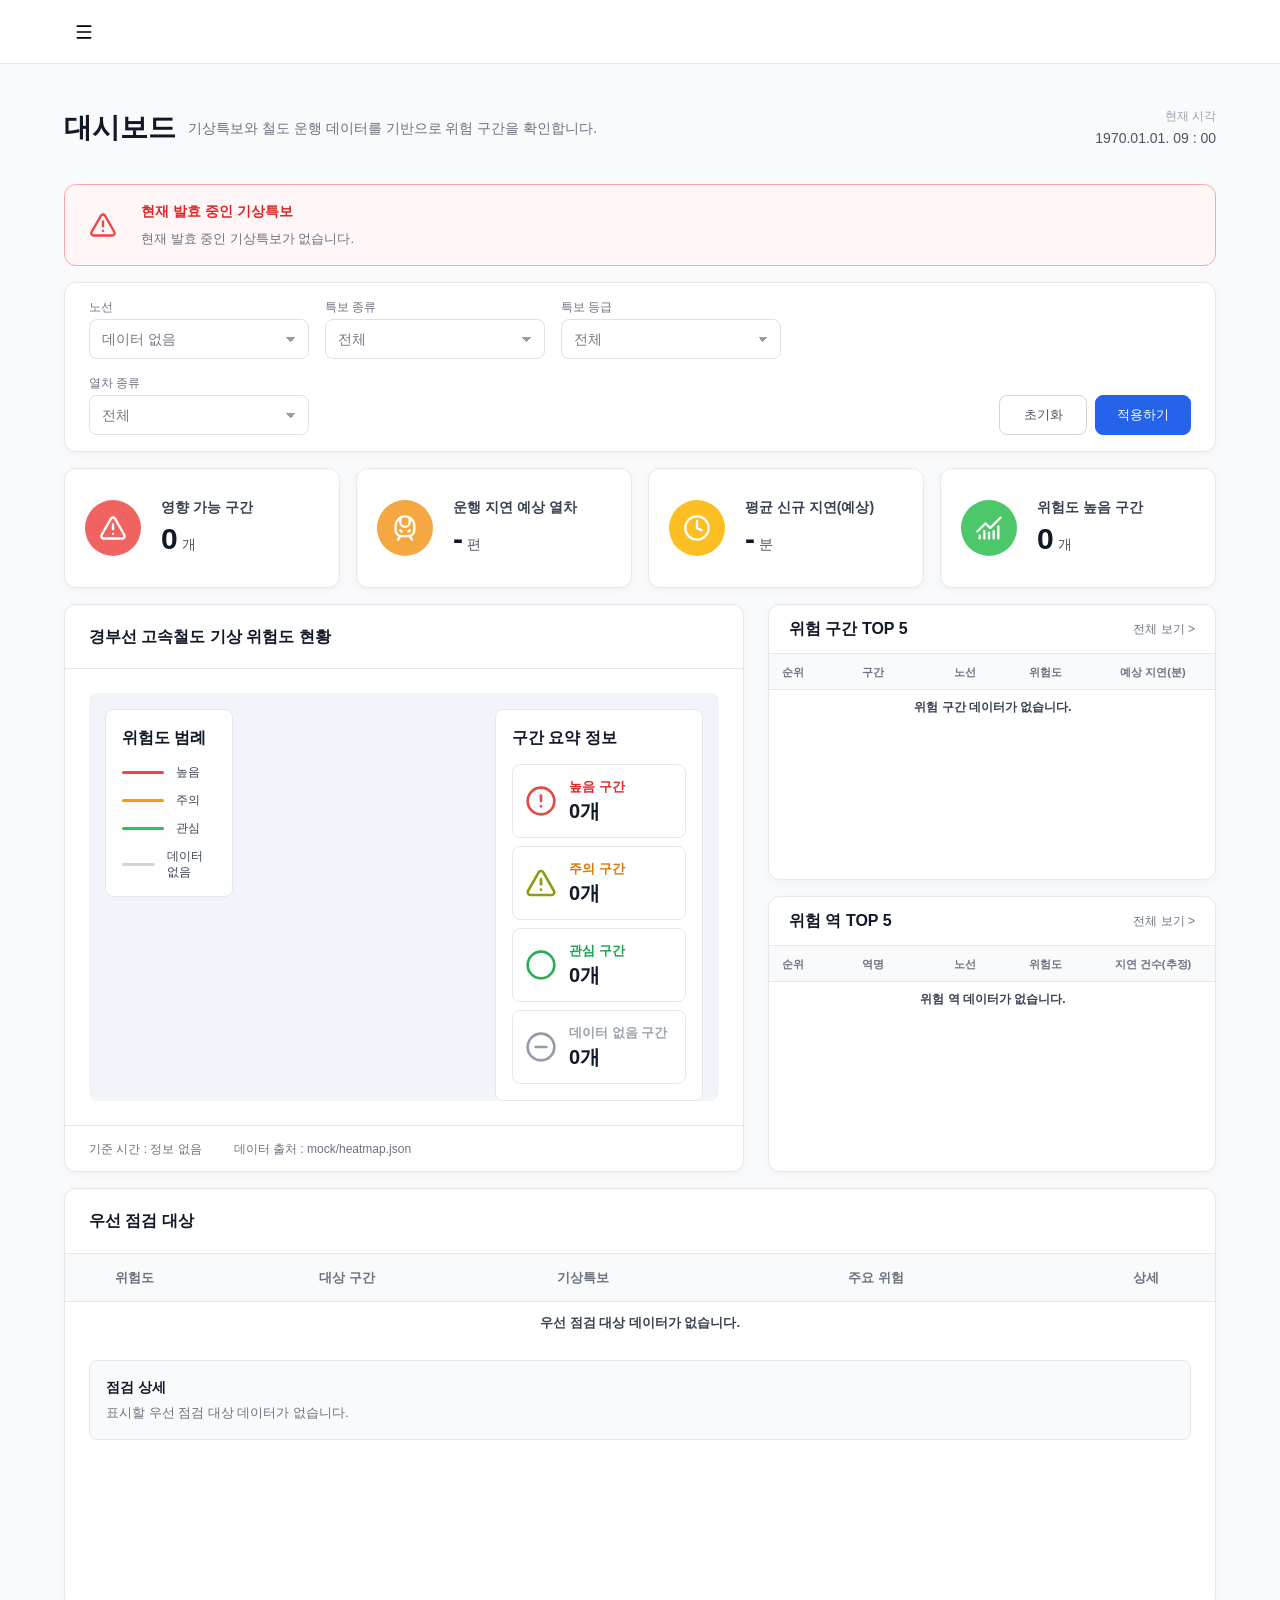
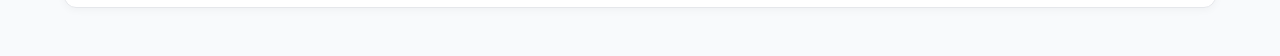
==== commit dbb984b1: "refactor: 그래프 선 속성 값, 대시보드 카드 글자 삭제" ====
--- a/frontend/dashboard.html
+++ b/frontend/dashboard.html
@@ -125,7 +125,6 @@
         <div class="summary-card__content">
           <h3 class="summary-card__title">영향 가능 구간</h3>
           <p class="summary-card__value"><strong data-dashboard-summary-value>-</strong><span data-dashboard-summary-unit></span></p>
-          <p class="summary-card__comparison" data-dashboard-summary-comparison>불러오는 중</p>
         </div>
       </article>
 
@@ -134,7 +133,6 @@
         <div class="summary-card__content">
           <h3 class="summary-card__title">운행 지연 예상 열차</h3>
           <p class="summary-card__value"><strong data-dashboard-summary-value>-</strong><span data-dashboard-summary-unit></span></p>
-          <p class="summary-card__comparison" data-dashboard-summary-comparison>불러오는 중</p>
         </div>
       </article>
 
@@ -143,7 +141,6 @@
         <div class="summary-card__content">
           <h3 class="summary-card__title">평균 신규 지연(예상)</h3>
           <p class="summary-card__value"><strong data-dashboard-summary-value>-</strong><span data-dashboard-summary-unit></span></p>
-          <p class="summary-card__comparison" data-dashboard-summary-comparison>불러오는 중</p>
         </div>
       </article>
 
@@ -152,7 +149,6 @@
         <div class="summary-card__content">
           <h3 class="summary-card__title">위험도 높음 구간</h3>
           <p class="summary-card__value"><strong data-dashboard-summary-value>-</strong><span data-dashboard-summary-unit></span></p>
-          <p class="summary-card__comparison" data-dashboard-summary-comparison>불러오는 중</p>
         </div>
       </article>
     </section>
--- a/frontend/style.css
+++ b/frontend/style.css
@@ -779,19 +779,6 @@
   line-height: 20px;
 }
 
-.summary-card__comparison {
-  margin: 0;
-  color: var(--color-description-text);
-  font-size: 12px;
-  font-weight: 400;
-  line-height: 16px;
-}
-
-.summary-card__comparison strong {
-  margin-left: 4px;
-  color: var(--color-danger-red);
-  font-weight: 600;
-}
 .map-card {
   overflow: hidden;
   width: 840px;
@@ -1869,11 +1856,6 @@
 
 .station-line-chart__legend-line--weekday {
   border-color: var(--color-primary-blue);
-}
-
-.station-line-chart__legend-line--holiday {
-  border-color: #94A3B8;
-  border-top-style: dotted;
 }
 
 .station-line-chart__svg {
@@ -2589,10 +2571,6 @@
   background: var(--color-primary-blue);
 }
 
-.route-chart-legend__line--forecast {
-  border-top: 3px dashed var(--color-primary-blue);
-}
-
 .route-chart-legend__bar--previous {
   background: #BFDBFE;
 }
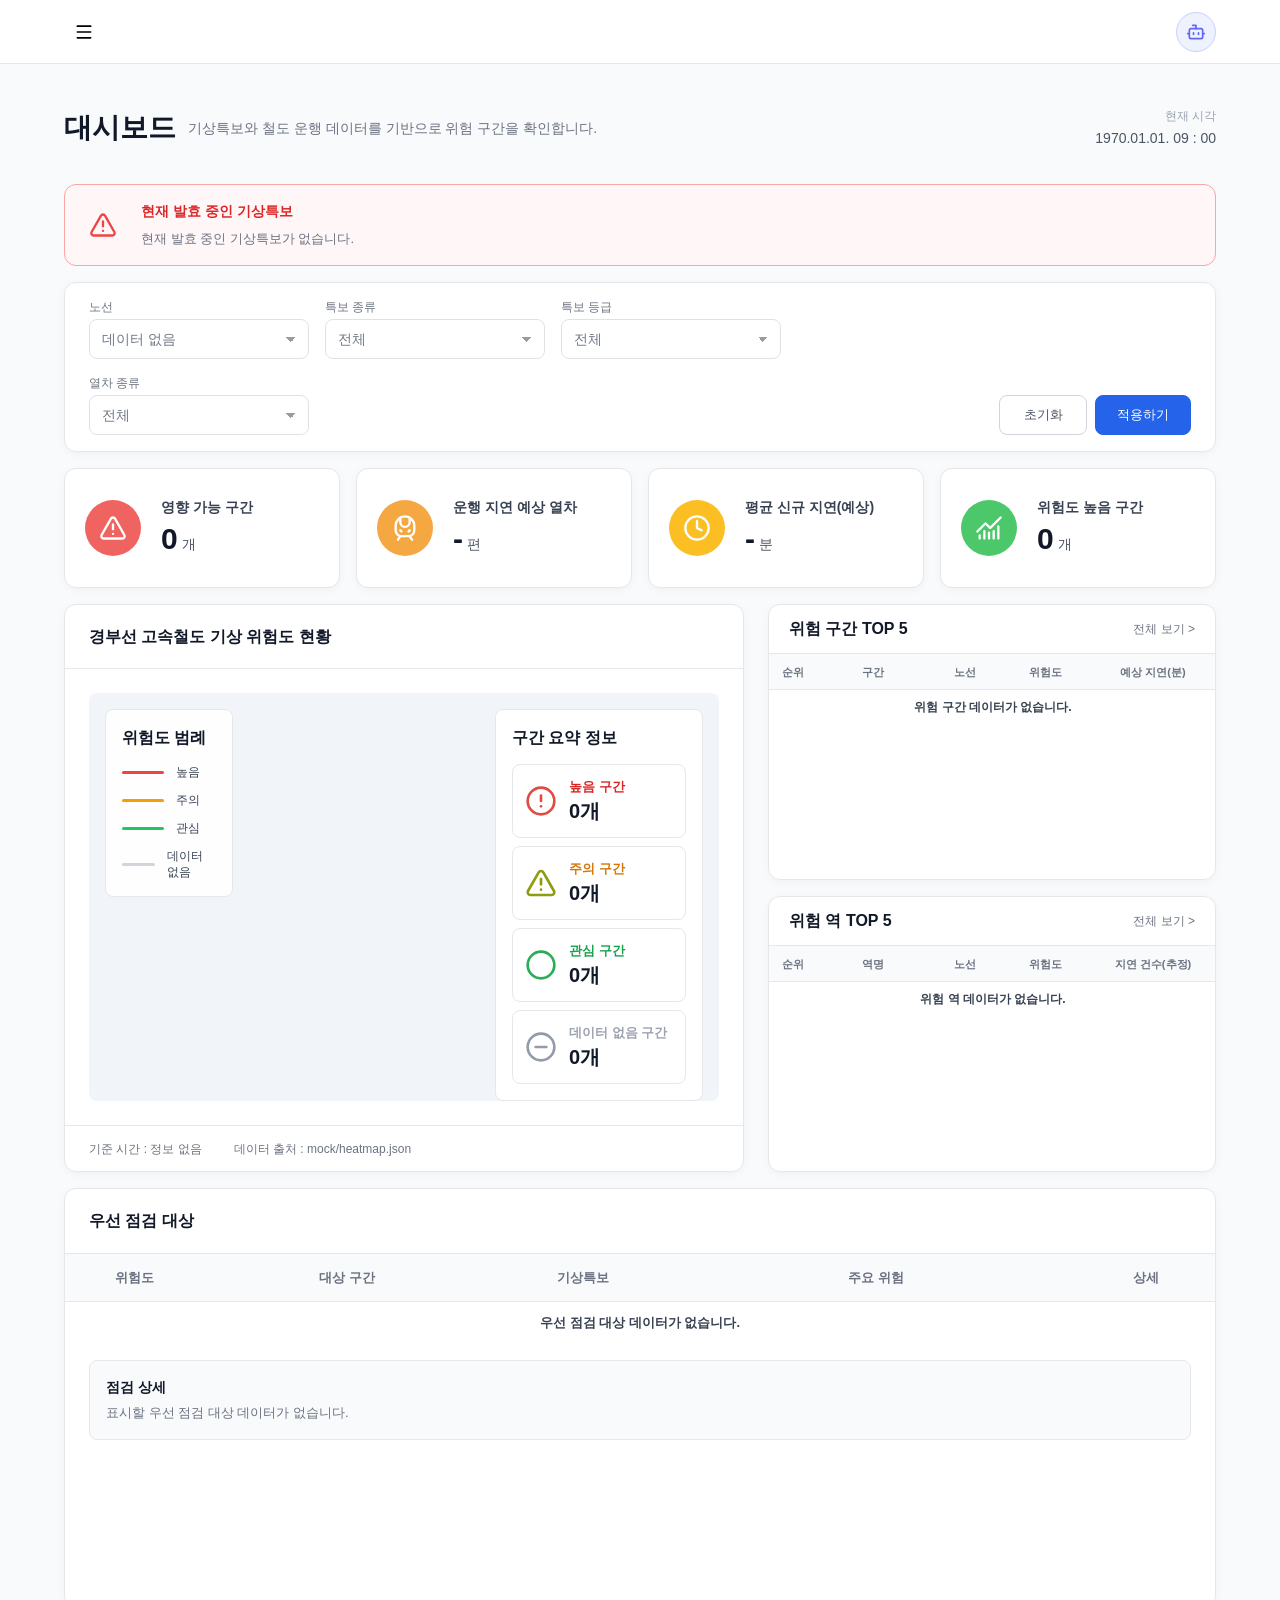
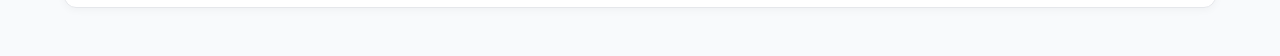
==== commit c89b284d: "feat: 페이지별 AI 채팅 드로어 Mock UI 추가" ====
--- a/frontend/dashboard.html
+++ b/frontend/dashboard.html
@@ -273,6 +273,7 @@
   </main>
   <script src="./dashboard.js" defer></script>
   <script src="./sidebar.js" defer></script>
+  <script src="./ai-chat.js" defer></script>
 </body>
 </html>
 
--- a/frontend/style.css
+++ b/frontend/style.css
@@ -43,6 +43,10 @@
   --risk-warning-border: #FCD34D;
   --risk-interest-border: #86EFAC;
   --risk-none-border: #E2E8F0;
+  --ai-chat-primary: #6366F1;
+  --ai-chat-primary-dark: #4F46E5;
+  --ai-chat-primary-soft: #EEF2FF;
+  --ai-chat-primary-border: #C7D2FE;
 }
 
 * {
@@ -63,8 +67,614 @@
 }
 
 button,
-select {
+select,
+textarea {
   font: inherit;
+}
+
+/* AI chat drawer */
+.site-header__inner,
+.station-global-header__inner {
+  justify-content: space-between;
+}
+
+.global-header__actions {
+  display: flex;
+  align-items: center;
+  justify-content: flex-end;
+  gap: 8px;
+  margin-left: auto;
+}
+
+.ai-chat__trigger,
+.ai-chat__icon-button,
+.ai-chat__send-button,
+.ai-chat__suggestion,
+.ai-chat__status button {
+  display: inline-flex;
+  align-items: center;
+  justify-content: center;
+  border: 0;
+  cursor: pointer;
+}
+
+.ai-chat [hidden] {
+  display: none;
+}
+
+.ai-chat__trigger {
+  flex: 0 0 auto;
+  width: 40px;
+  height: 40px;
+  padding: 0;
+  color: var(--ai-chat-primary);
+  background: var(--ai-chat-primary-soft);
+  border: 1px solid var(--ai-chat-primary-border);
+  border-radius: 50%;
+  transition: background-color 160ms ease, color 160ms ease, border-color 160ms ease;
+}
+
+.ai-chat__trigger:hover {
+  background: #E0E7FF;
+}
+
+.ai-chat__trigger--active {
+  color: var(--color-surface);
+  background: var(--ai-chat-primary);
+  border-color: var(--ai-chat-primary);
+}
+
+.ai-chat__trigger:focus-visible,
+.ai-chat__icon-button:focus-visible,
+.ai-chat__suggestion:focus-visible,
+.ai-chat__send-button:focus-visible,
+.ai-chat__status button:focus-visible,
+.ai-chat__textarea:focus-visible {
+  outline: 3px solid rgba(99, 102, 241, 0.24);
+  outline-offset: 2px;
+}
+
+.ai-chat__icon {
+  display: block;
+  flex: 0 0 auto;
+  width: 20px;
+  height: 20px;
+  background: currentColor;
+  mask-position: center;
+  mask-repeat: no-repeat;
+  mask-size: contain;
+  -webkit-mask-position: center;
+  -webkit-mask-repeat: no-repeat;
+  -webkit-mask-size: contain;
+}
+
+.ai-chat__icon--bot {
+  mask-image: url("./assets/icons/bot.svg");
+  -webkit-mask-image: url("./assets/icons/bot.svg");
+}
+
+.ai-chat__icon--minus {
+  mask-image: url("./assets/icons/minus.svg");
+  -webkit-mask-image: url("./assets/icons/minus.svg");
+}
+
+.ai-chat__icon--close {
+  mask-image: url("./assets/icons/x.svg");
+  -webkit-mask-image: url("./assets/icons/x.svg");
+}
+
+.ai-chat__icon--send {
+  width: 18px;
+  height: 18px;
+  mask-image: url("./assets/icons/send-horizontal.svg");
+  -webkit-mask-image: url("./assets/icons/send-horizontal.svg");
+}
+
+.ai-chat__drawer {
+  position: fixed;
+  top: 12px;
+  right: 12px;
+  z-index: 1000;
+  display: flex;
+  flex-direction: column;
+  width: min(400px, calc(100vw - 24px));
+  height: calc(100vh - 24px);
+  height: calc(100dvh - 24px);
+  overflow: hidden;
+  background: var(--color-surface);
+  border: 1px solid var(--color-border);
+  border-radius: 16px;
+  box-shadow: 0 12px 40px rgba(15, 23, 42, 0.16);
+  transform: translateX(calc(100% + 24px));
+  transition: transform 180ms ease-in;
+}
+
+.ai-chat__drawer[data-state="open"] {
+  transform: translateX(0);
+  transition-duration: 220ms;
+  transition-timing-function: ease-out;
+}
+
+.ai-chat__header {
+  display: flex;
+  align-items: center;
+  justify-content: space-between;
+  flex: 0 0 auto;
+  min-height: 64px;
+  gap: 12px;
+  padding: 12px 12px 12px 20px;
+  background: var(--color-surface);
+  border-bottom: 1px solid var(--color-border);
+}
+
+.ai-chat__heading {
+  min-width: 0;
+}
+
+.ai-chat__title-row,
+.ai-chat__header-actions,
+.ai-chat__input-row,
+.ai-chat__composer-meta,
+.ai-chat__loading,
+.ai-chat__status {
+  display: flex;
+  align-items: center;
+}
+
+.ai-chat__title-row {
+  gap: 8px;
+}
+
+.ai-chat__title,
+.ai-chat__subtitle,
+.ai-chat__context-label,
+.ai-chat__context-title,
+.ai-chat__message-bubble,
+.ai-chat__message-time,
+.ai-chat__empty-state h3,
+.ai-chat__empty-state p,
+.ai-chat__status h3,
+.ai-chat__status p {
+  margin: 0;
+}
+
+.ai-chat__title {
+  color: var(--color-main-text);
+  font-size: 16px;
+  font-weight: 700;
+  line-height: 22px;
+}
+
+.ai-chat__subtitle {
+  margin-top: 2px;
+  overflow: hidden;
+  color: var(--color-description-text);
+  font-size: 12px;
+  line-height: 16px;
+  text-overflow: ellipsis;
+  white-space: nowrap;
+}
+
+.ai-chat__badge {
+  display: inline-flex;
+  align-items: center;
+  height: 22px;
+  padding: 0 8px;
+  color: var(--ai-chat-primary);
+  background: var(--ai-chat-primary-soft);
+  border-radius: 999px;
+  font-size: 10px;
+  font-weight: 700;
+  line-height: 1;
+}
+
+.ai-chat__header-actions {
+  flex: 0 0 auto;
+  gap: 2px;
+}
+
+.ai-chat__icon-button {
+  width: 32px;
+  height: 32px;
+  padding: 0;
+  color: #64748B;
+  background: transparent;
+  border-radius: 8px;
+}
+
+.ai-chat__icon-button:hover {
+  background: #F3F4F6;
+}
+
+.ai-chat__icon-button .ai-chat__icon {
+  width: 16px;
+  height: 16px;
+}
+
+.ai-chat__context {
+  flex: 0 0 auto;
+  padding: 12px;
+  margin: 12px 16px 0;
+  background: #F8FAFC;
+  border: 1px solid var(--color-border);
+  border-radius: 10px;
+}
+
+.ai-chat__context-label {
+  color: var(--color-description-text);
+  font-size: 11px;
+  font-weight: 500;
+  line-height: 16px;
+}
+
+.ai-chat__context-title {
+  margin-top: 2px;
+  color: var(--color-main-text);
+  font-size: 13px;
+  font-weight: 600;
+  line-height: 18px;
+}
+
+.ai-chat__messages {
+  display: flex;
+  flex: 1 1 auto;
+  flex-direction: column;
+  min-height: 0;
+  gap: 12px;
+  padding: 16px;
+  overflow-y: auto;
+  background: var(--color-surface);
+  scrollbar-gutter: stable;
+}
+
+.ai-chat__empty-state {
+  display: flex;
+  align-items: center;
+  flex-direction: column;
+  padding-top: 24px;
+  text-align: center;
+}
+
+.ai-chat__empty-icon {
+  display: flex;
+  align-items: center;
+  justify-content: center;
+  width: 48px;
+  height: 48px;
+  margin-bottom: 12px;
+  background: var(--ai-chat-primary-soft);
+  border-radius: 50%;
+}
+
+.ai-chat__empty-icon::before {
+  display: block;
+  width: 24px;
+  height: 24px;
+  background: var(--ai-chat-primary);
+  content: "";
+  mask: url("./assets/icons/sparkles.svg") center / 24px 24px no-repeat;
+  -webkit-mask: url("./assets/icons/sparkles.svg") center / 24px 24px no-repeat;
+}
+
+.ai-chat__empty-state h3 {
+  color: var(--color-main-text);
+  font-size: 15px;
+  font-weight: 700;
+  line-height: 22px;
+}
+
+.ai-chat__empty-state p {
+  max-width: 280px;
+  margin-top: 6px;
+  color: var(--color-description-text);
+  font-size: 12px;
+  line-height: 18px;
+}
+
+.ai-chat__message-list {
+  display: flex;
+  flex-direction: column;
+  gap: 12px;
+  padding: 0;
+  margin: 0;
+  list-style: none;
+}
+
+.ai-chat__message {
+  display: flex;
+  flex-direction: column;
+}
+
+.ai-chat__message--user {
+  align-items: flex-end;
+}
+
+.ai-chat__message--assistant {
+  align-items: flex-start;
+}
+
+.ai-chat__message-bubble {
+  padding: 10px 12px;
+  font-size: 13px;
+  font-weight: 400;
+  line-height: 20px;
+  white-space: pre-wrap;
+}
+
+.ai-chat__message--user .ai-chat__message-bubble {
+  max-width: 82%;
+  color: var(--color-surface);
+  background: var(--ai-chat-primary-dark);
+  border-radius: 14px 14px 4px 14px;
+}
+
+.ai-chat__message--assistant .ai-chat__message-bubble {
+  max-width: 88%;
+  color: var(--color-secondary-text);
+  background: #F3F4F6;
+  border: 1px solid var(--color-border);
+  border-radius: 14px 14px 14px 4px;
+}
+
+.ai-chat__message-time {
+  margin-top: 4px;
+  color: var(--color-caption);
+  font-size: 10px;
+  line-height: 14px;
+}
+
+.ai-chat__loading {
+  align-self: flex-start;
+  gap: 8px;
+  padding: 10px 12px;
+  color: var(--color-description-text);
+  background: #F3F4F6;
+  border-radius: 10px;
+  font-size: 12px;
+}
+
+.ai-chat__loading-dots {
+  display: flex;
+  gap: 4px;
+}
+
+.ai-chat__loading-dots i {
+  width: 6px;
+  height: 6px;
+  background: var(--color-caption);
+  border-radius: 50%;
+  animation: ai-chat-pulse 900ms infinite ease-in-out;
+}
+
+.ai-chat__loading-dots i:nth-child(2) {
+  animation-delay: 150ms;
+}
+
+.ai-chat__loading-dots i:nth-child(3) {
+  animation-delay: 300ms;
+}
+
+@keyframes ai-chat-pulse {
+  0%, 100% { opacity: 0.35; transform: scale(0.8); }
+  50% { opacity: 1; transform: scale(1); }
+}
+
+.ai-chat__status {
+  align-items: flex-start;
+  gap: 10px;
+  padding: 12px;
+  border-radius: 10px;
+}
+
+.ai-chat__status--error {
+  background: #FFF7F7;
+  border: 1px solid #FECACA;
+}
+
+.ai-chat__status--no-data {
+  padding: 16px;
+  background: #F8FAFC;
+  border: 1px solid var(--color-border);
+}
+
+.ai-chat__status-icon {
+  display: block;
+  flex: 0 0 auto;
+  width: 20px;
+  height: 20px;
+  background: #94A3B8;
+  mask-position: center;
+  mask-repeat: no-repeat;
+  mask-size: contain;
+  -webkit-mask-position: center;
+  -webkit-mask-repeat: no-repeat;
+  -webkit-mask-size: contain;
+}
+
+.ai-chat__status-icon--error {
+  width: 18px;
+  height: 18px;
+  background: #EF4444;
+  mask-image: url("./assets/icons/circle-alert.svg");
+  -webkit-mask-image: url("./assets/icons/circle-alert.svg");
+}
+
+.ai-chat__status-icon--no-data {
+  mask-image: url("./assets/icons/database-x.svg");
+  -webkit-mask-image: url("./assets/icons/database-x.svg");
+}
+
+.ai-chat__status h3 {
+  color: var(--color-secondary-text);
+  font-size: 13px;
+  font-weight: 600;
+  line-height: 18px;
+}
+
+.ai-chat__status--error h3 {
+  color: #B91C1C;
+}
+
+.ai-chat__status p {
+  margin-top: 3px;
+  color: var(--color-description-text);
+  font-size: 12px;
+  line-height: 18px;
+}
+
+.ai-chat__status button {
+  height: 32px;
+  padding: 0 12px;
+  margin-top: 8px;
+  color: #DC2626;
+  background: var(--color-surface);
+  border: 1px solid #FCA5A5;
+  border-radius: 6px;
+  font-size: 12px;
+  font-weight: 600;
+}
+
+.ai-chat__suggestions {
+  flex: 0 0 auto;
+  padding: 0 16px 12px;
+}
+
+.ai-chat__suggestion-list {
+  display: flex;
+  flex-wrap: wrap;
+  gap: 8px;
+}
+
+.ai-chat__suggestion {
+  justify-content: flex-start;
+  min-height: 32px;
+  padding: 6px 10px;
+  color: var(--ai-chat-primary-dark);
+  background: var(--color-surface);
+  border: 1px solid var(--ai-chat-primary-border);
+  border-radius: 8px;
+  font-size: 12px;
+  font-weight: 500;
+  line-height: 18px;
+  text-align: left;
+}
+
+.ai-chat__suggestion:hover {
+  background: var(--ai-chat-primary-soft);
+}
+
+.ai-chat__composer {
+  display: flex;
+  flex: 0 0 auto;
+  flex-direction: column;
+  min-height: 96px;
+  gap: 6px;
+  padding: 12px 16px 16px;
+  background: var(--color-surface);
+  border-top: 1px solid var(--color-border);
+}
+
+.ai-chat__input-row {
+  align-items: flex-end;
+  min-height: 48px;
+  max-height: 120px;
+  gap: 8px;
+  padding: 6px;
+  background: var(--color-surface);
+  border: 1px solid var(--color-input-border);
+  border-radius: 10px;
+}
+
+.ai-chat__input-row:focus-within {
+  border-color: var(--ai-chat-primary);
+  box-shadow: 0 0 0 3px rgba(99, 102, 241, 0.12);
+}
+
+.ai-chat__textarea {
+  flex: 1 1 auto;
+  min-width: 0;
+  min-height: 34px;
+  max-height: 106px;
+  padding: 5px 6px;
+  resize: none;
+  color: var(--color-main-text);
+  background: transparent;
+  border: 0;
+  font-size: 13px;
+  line-height: 20px;
+}
+
+.ai-chat__textarea::placeholder {
+  color: var(--color-caption);
+}
+
+.ai-chat__textarea:focus-visible {
+  outline: 0;
+}
+
+.ai-chat__send-button {
+  flex: 0 0 auto;
+  width: 36px;
+  height: 36px;
+  padding: 0;
+  color: var(--color-surface);
+  background: var(--ai-chat-primary);
+  border-radius: 8px;
+}
+
+.ai-chat__send-button:disabled {
+  color: var(--color-surface);
+  background: #E0E7FF;
+  cursor: not-allowed;
+}
+
+.ai-chat__composer-meta {
+  justify-content: space-between;
+  gap: 12px;
+  color: var(--color-caption);
+  font-size: 10px;
+  line-height: 14px;
+}
+
+@media (prefers-reduced-motion: reduce) {
+  .ai-chat__drawer {
+    transition-duration: 0ms;
+  }
+
+  .ai-chat__loading-dots i {
+    animation: none;
+  }
+}
+
+@media (max-width: 768px) {
+  .ai-chat__drawer {
+    top: 8px;
+    right: 8px;
+    width: min(360px, calc(100vw - 16px));
+    height: calc(100vh - 16px);
+    height: calc(100dvh - 16px);
+  }
+}
+
+@media (max-width: 640px) {
+  .ai-chat__drawer {
+    inset: 0;
+    width: 100%;
+    height: 100vh;
+    height: 100dvh;
+    border: 0;
+    border-radius: 0;
+  }
+
+  .ai-chat__header {
+    padding-left: 16px;
+  }
+
+  .ai-chat__composer-meta {
+    align-items: flex-start;
+    flex-direction: column;
+    gap: 2px;
+  }
 }
 
 .sr-only {
@@ -2575,7 +3185,7 @@
   background: #BFDBFE;
 }
 
-.route-chart-legend__bar--today {
+.route-chart-legend__bar--yesterday {
   background: var(--color-danger-red);
 }
 
@@ -2672,12 +3282,12 @@
   height: 88px;
 }
 
-.route-bar-chart__item--today {
+.route-bar-chart__item--yesterday {
   height: 124px;
   background: var(--color-danger-red);
 }
 
-.route-bar-chart__item--today span {
+.route-bar-chart__item--yesterday span {
   color: var(--color-danger-red);
   font-weight: 600;
 }
@@ -4206,3 +4816,12 @@
     width: 100%;
   }
 }
+
+/* Keep global header controls on one row when the AI trigger is present. */
+@media (max-width: 640px) {
+  .site-header__inner,
+  .station-global-header__inner {
+    align-items: center;
+    flex-direction: row;
+  }
+}
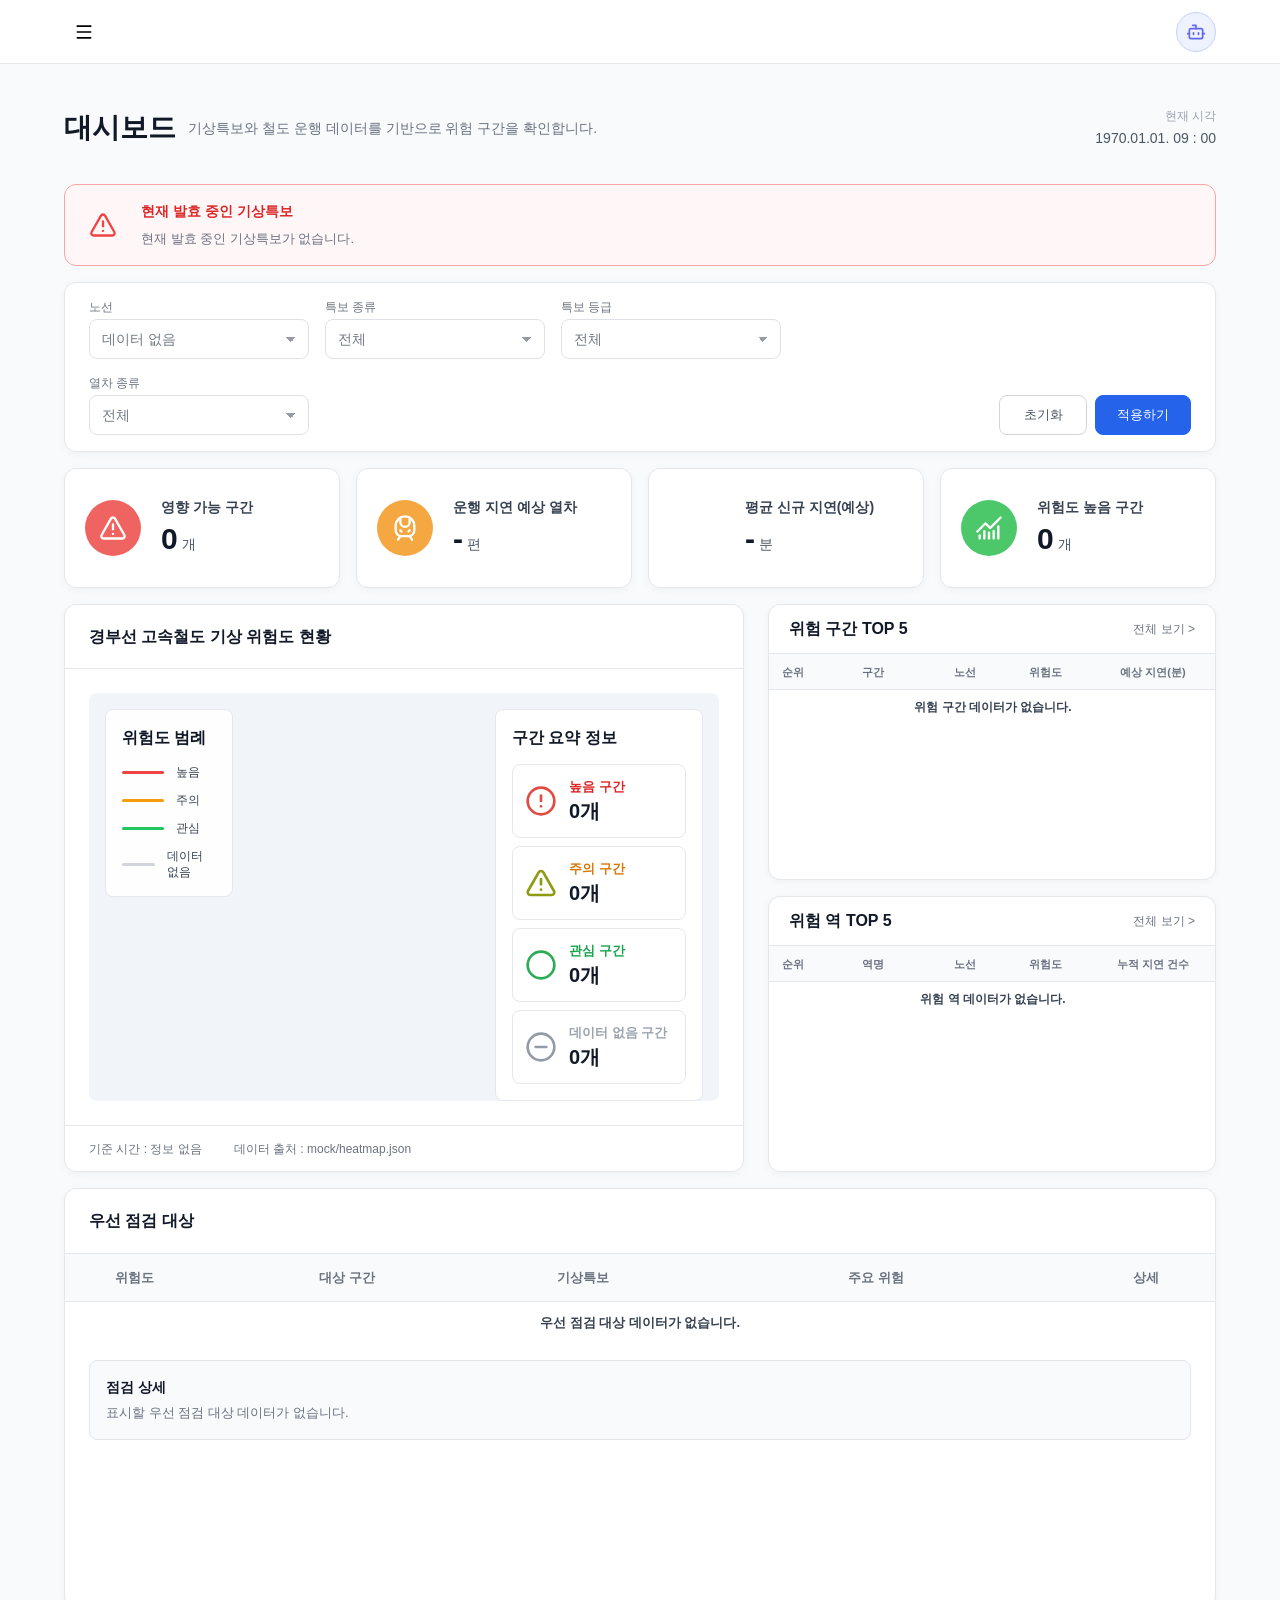
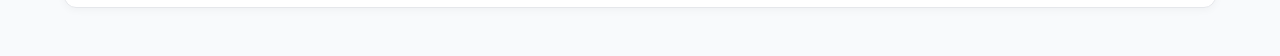
==== commit f7d1f98c: "fix: 구간 현재 특보 색상을 발효 등급 기준으로 분리 및 대시보드 위험역 top 5 누적 지연 건수로 변경" ====
--- a/frontend/dashboard.html
+++ b/frontend/dashboard.html
@@ -137,7 +137,7 @@
       </article>
 
       <article class="summary-card" aria-label="평균 신규 지연 불러오는 중" data-dashboard-summary-card="average-delay">
-        <div class="summary-card__icon summary-card__icon--delay" aria-hidden="true"><img class="summary-card__icon-image" src="./assets/icons/clock-4.svg" alt=""></div>
+        <div class="summary-card__icon summary-card_inspection-table__target_icon--delay" aria-hidden="true"><img class="summary-card__icon-image" src="./assets/icons/clock-4.svg" alt=""></div>
         <div class="summary-card__content">
           <h3 class="summary-card__title">평균 신규 지연(예상)</h3>
           <p class="summary-card__value"><strong data-dashboard-summary-value>-</strong><span data-dashboard-summary-unit></span></p>
@@ -234,7 +234,7 @@
                   <th scope="col">역명</th>
                   <th scope="col">노선</th>
                   <th scope="col">위험도</th>
-                  <th scope="col">지연 건수(추정)</th>
+                  <th scope="col">누적 지연 건수</th>
                 </tr>
               </thead>
               <tbody data-dashboard-station-ranking-body></tbody>
--- a/frontend/style.css
+++ b/frontend/style.css
@@ -3397,25 +3397,18 @@
   border-radius: 10px;
 }
 
-.route-alert-card__box--high {
+.route-alert-card__box--emergency {
   --route-alert-accent: var(--risk-high);
   --route-alert-background: var(--risk-high-bg);
   --route-alert-border: #FECACA;
   --route-alert-icon-filter: invert(37%) sepia(70%) saturate(1519%) hue-rotate(334deg) brightness(91%) contrast(92%);
 }
 
-.route-alert-card__box--warning {
+.route-alert-card__box--advisory {
   --route-alert-accent: var(--risk-warning);
   --route-alert-background: var(--risk-warning-bg);
   --route-alert-border: #FDE68A;
   --route-alert-icon-filter: invert(61%) sepia(63%) saturate(1533%) hue-rotate(356deg) brightness(91%) contrast(88%);
-}
-
-.route-alert-card__box--interest {
-  --route-alert-accent: var(--risk-interest);
-  --route-alert-background: var(--risk-interest-bg);
-  --route-alert-border: #BBF7D0;
-  --route-alert-icon-filter: invert(53%) sepia(61%) saturate(546%) hue-rotate(87deg) brightness(92%) contrast(86%);
 }
 
 .route-alert-card__box--none {
